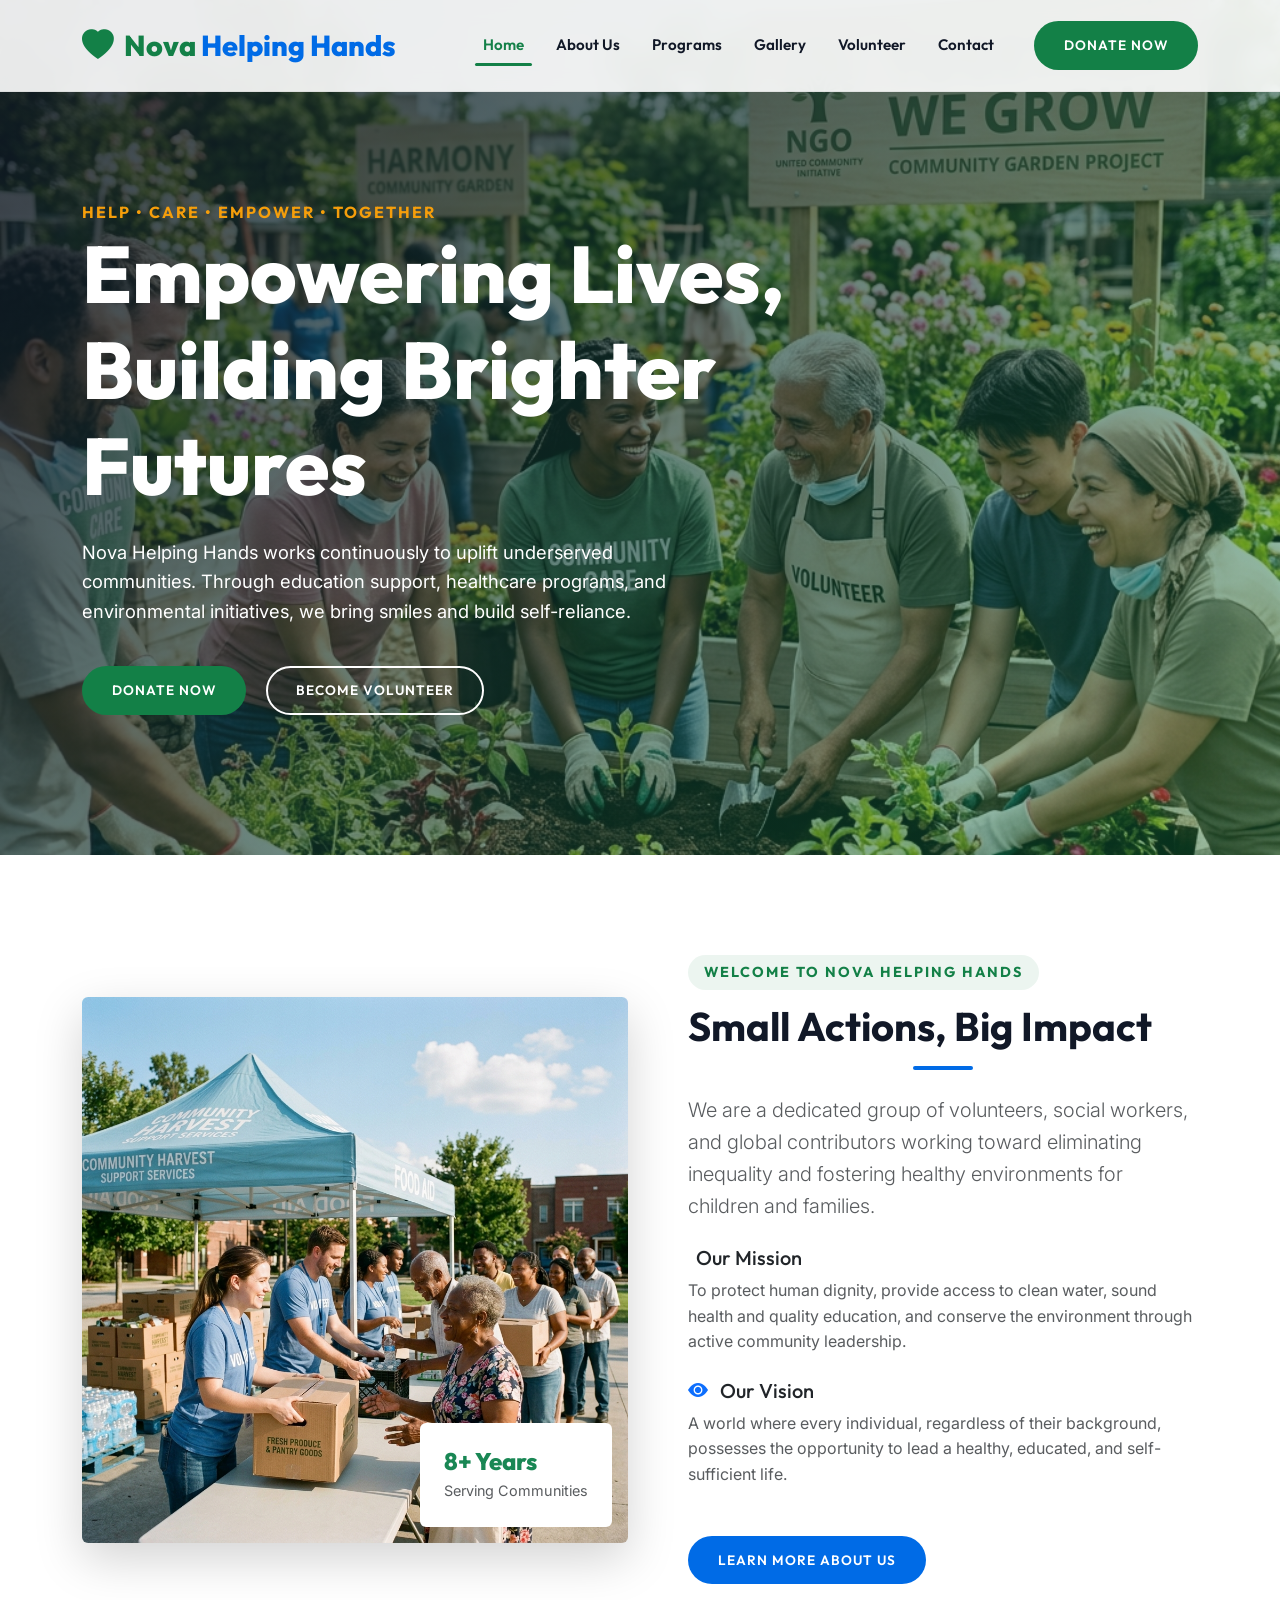
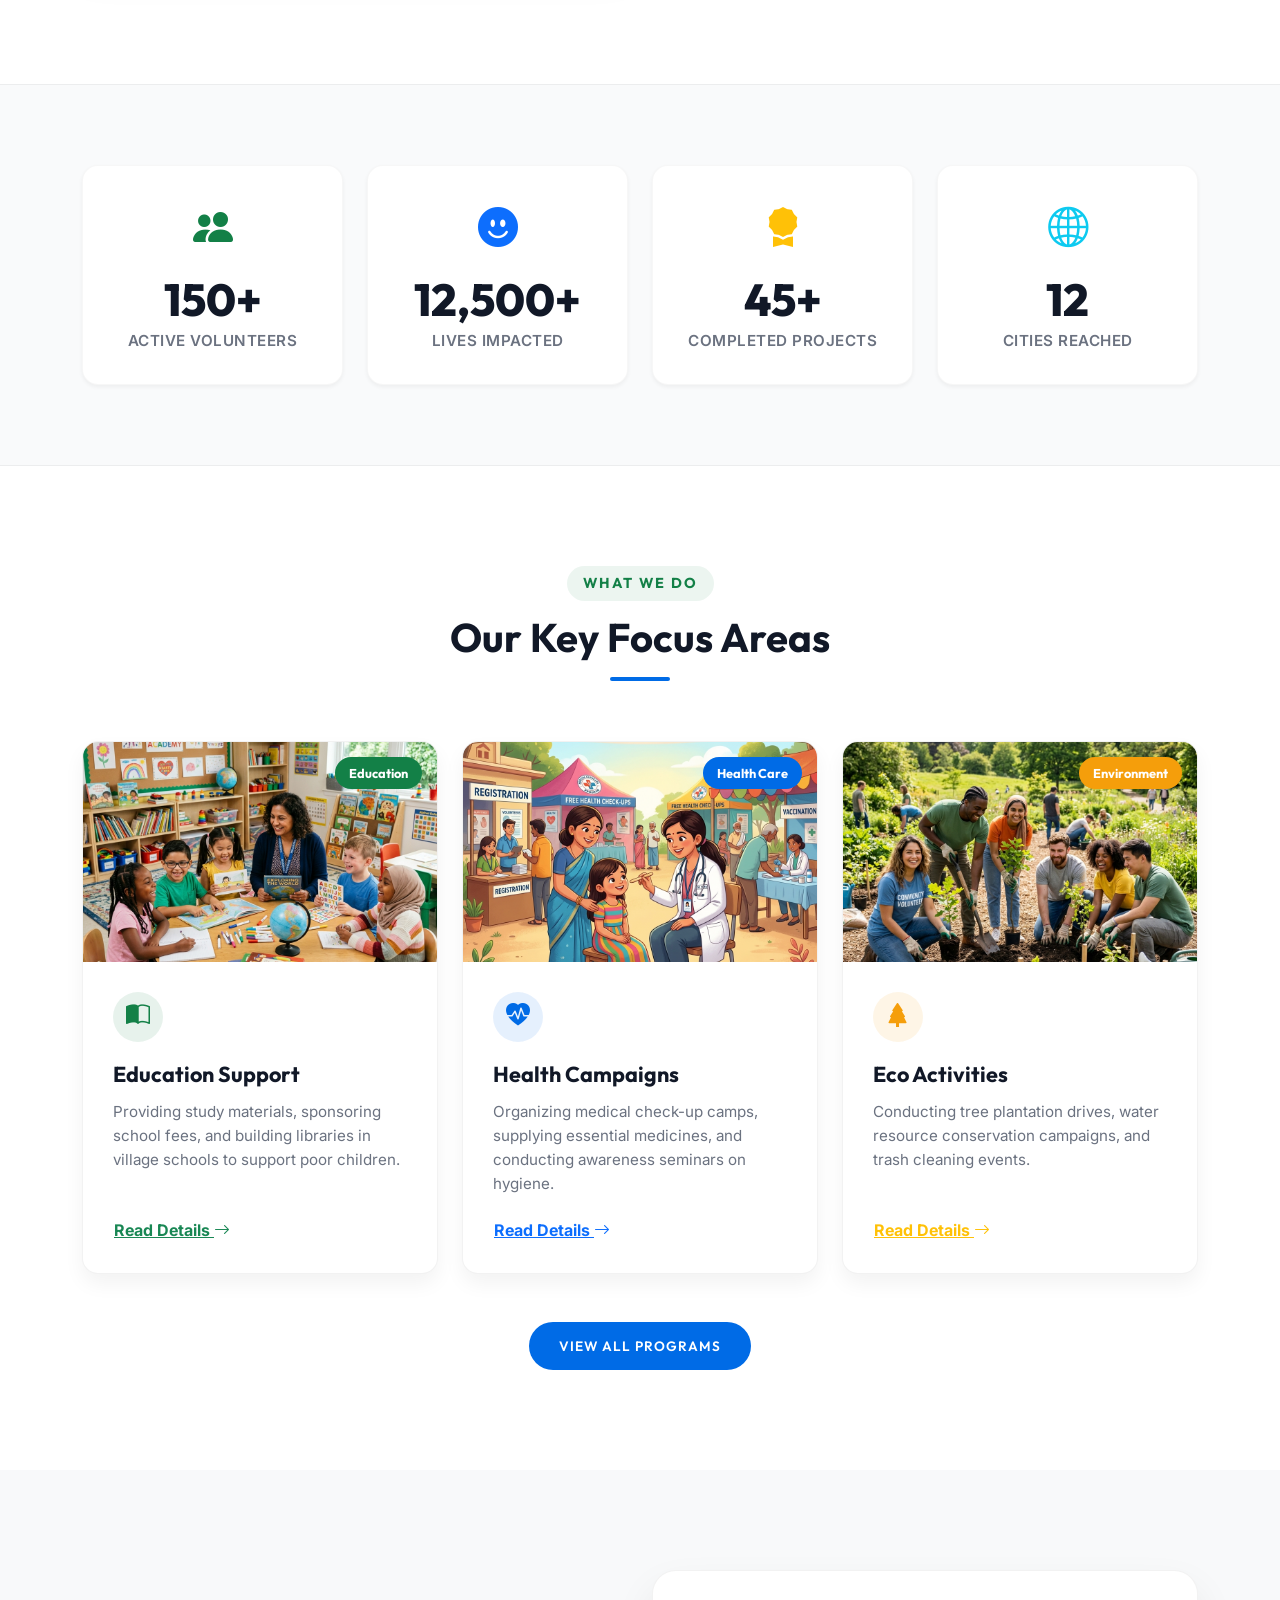
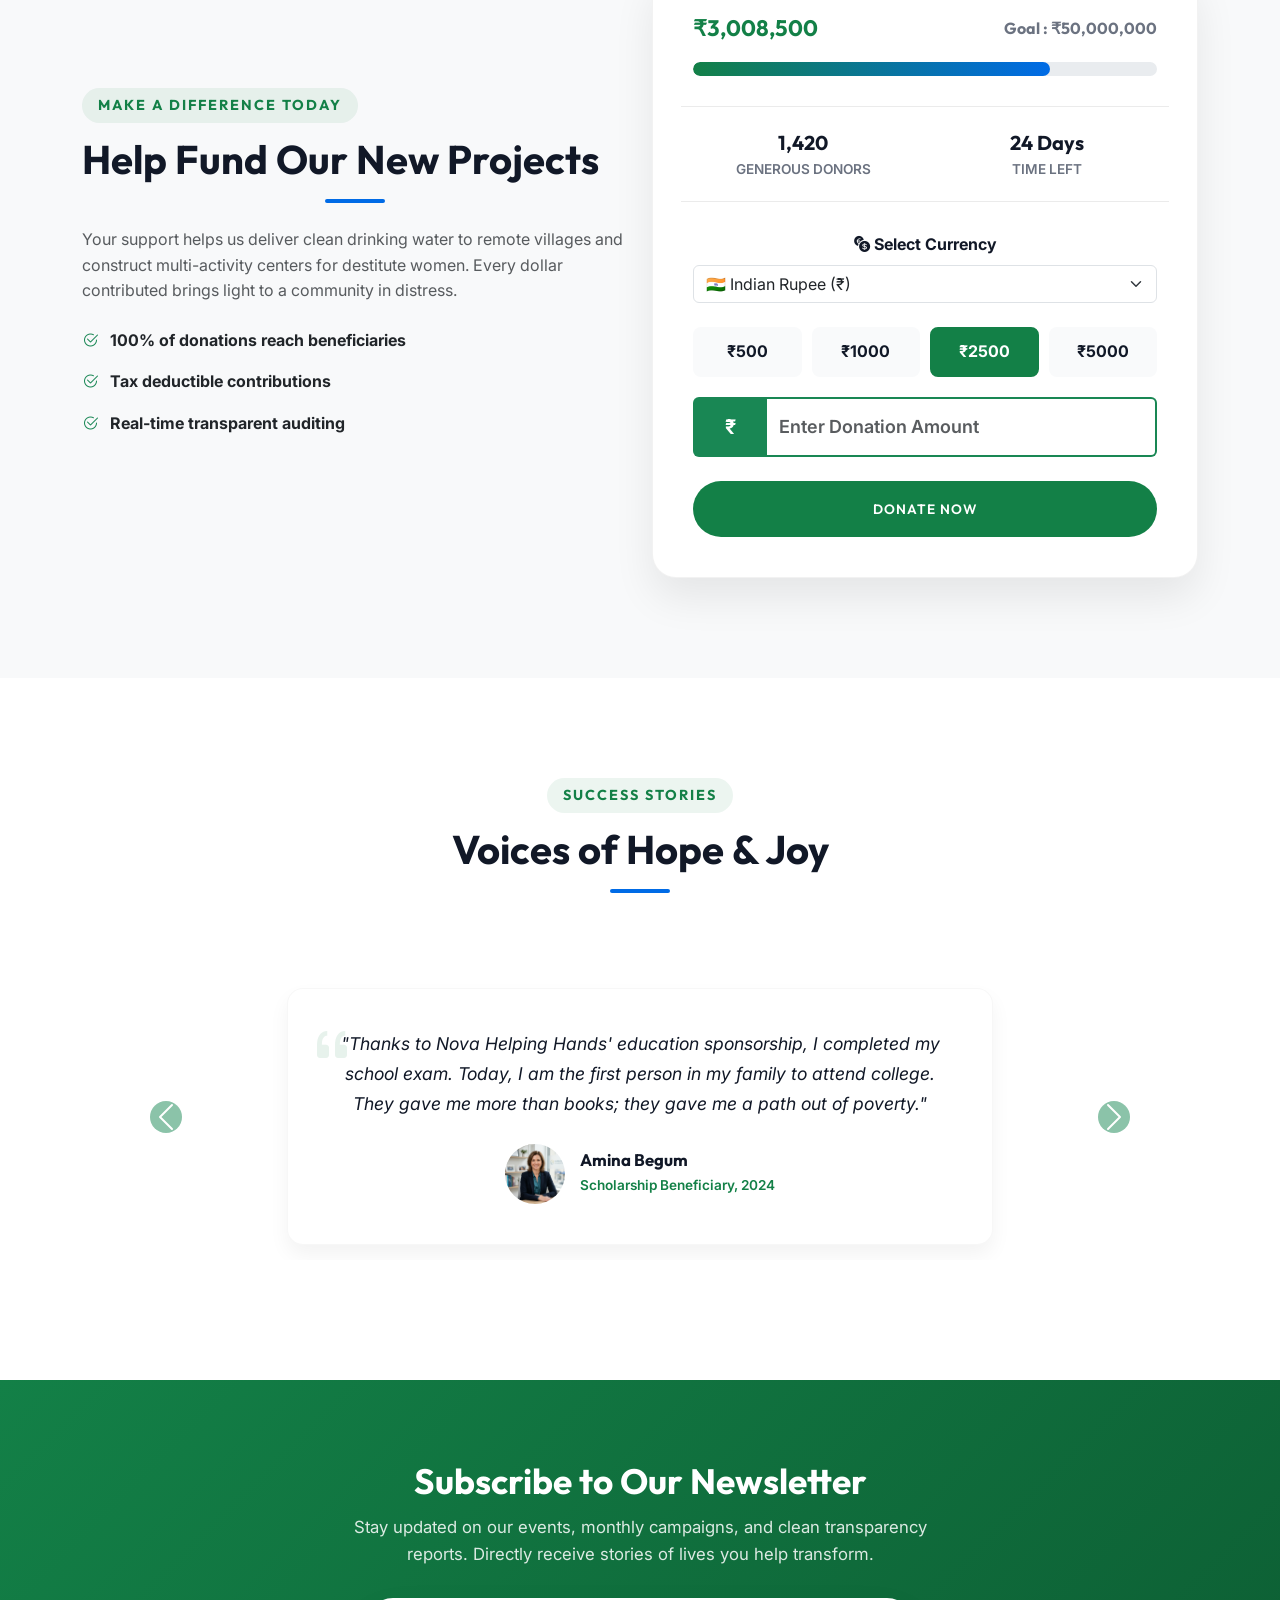
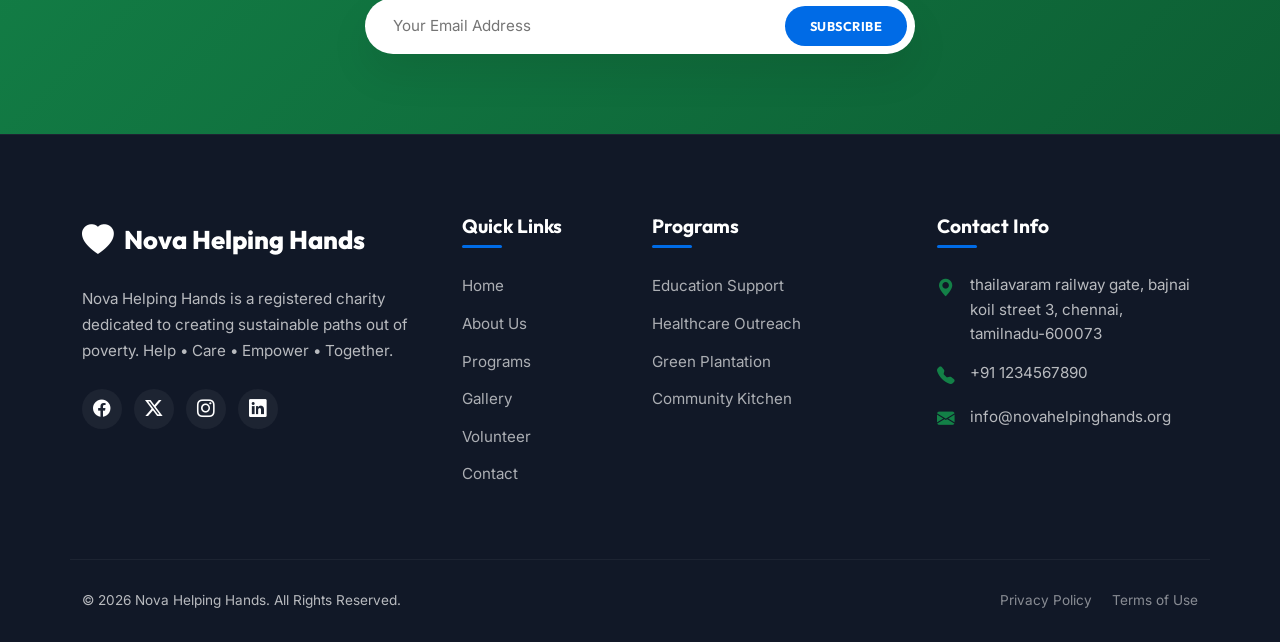
==== index.html @ 84286a51 "Added multi-currency donation feature" ====
<!DOCTYPE html>
<html lang="en">
<head>
    <meta charset="UTF-8">
    <meta name="viewport" content="width=device-width, initial-scale=1.0">
    <title>Nova Helping Hands | Home @ - Help • Care • Empower • Together</title>
    <!-- Meta Description for SEO -->
    <meta name="description" content="Nova Helping Hands is a charity NGO committed to providing education support, health campaigns, and community welfare to empower the underprivileged.">
    <!-- Google Fonts -->
    <link rel="preconnect" href="https://fonts.googleapis.com">
    <link rel="preconnect" href="https://fonts.gstatic.com" crossorigin>
    <!-- Bootstrap 5 CSS -->
    <link href="https://cdn.jsdelivr.net/npm/bootstrap@5.3.2/dist/css/bootstrap.min.css" rel="stylesheet">
    <!-- Bootstrap Icons -->
    <link href="https://cdn.jsdelivr.net/npm/bootstrap-icons@1.11.2/font/bootstrap-icons.min.css" rel="stylesheet">
    <!-- Custom Style Sheet -->
    <link rel="stylesheet" href="style.css">
</head>
<body>

    <!-- Header / Navigation Bar -->
    <nav class="navbar navbar-expand-lg navbar-custom fixed-top">
        <div class="container">
            <a class="navbar-brand" href="index.html" id="navBrandLink">
                <i class="bi bi-heart-fill logo-icon"></i>
                <span class="first-word">Nova</span>
                <span class="second-word">Helping Hands</span>
            </a>
            <button class="navbar-toggler" type="button" data-bs-toggle="collapse" data-bs-target="#navbarContent" aria-controls="navbarContent" aria-expanded="false" aria-label="Toggle navigation" id="navbarTogglerBtn">
                <span class="navbar-toggler-icon"></span>
            </button>
            <div class="collapse navbar-collapse" id="navbarContent">
                <ul class="navbar-nav ms-auto mb-2 mb-lg-0">
                    <li class="nav-item">
                        <a class="nav-link nav-link-custom active" href="index.html" id="navHomeLink">Home</a>
                    </li>
                    <li class="nav-item">
                        <a class="nav-link nav-link-custom" href="about.html" id="navAboutLink">About Us</a>
                    </li>
                    <li class="nav-item">
                        <a class="nav-link nav-link-custom" href="programs.html" id="navProgramsLink">Programs</a>
                    </li>
                    <li class="nav-item">
                        <a class="nav-link nav-link-custom" href="gallery.html" id="navGalleryLink">Gallery</a>
                    </li>
                    <li class="nav-item">
                        <a class="nav-link nav-link-custom" href="volunteer.html" id="navVolunteerLink">Volunteer</a>
                    </li>
                    <li class="nav-item">
                        <a class="nav-link nav-link-custom" href="contact.html" id="navContactLink">Contact</a>
                    </li>
                </ul>
                <div class="ms-lg-4">
                    <a href="#donationSection" class="btn btn-custom btn-custom-primary" id="headerDonateBtn">Donate Now</a>
                </div>
            </div>
        </div>
    </nav>

    <!-- Hero Section -->
    <section class="hero-section" style="background-image: url('assets/images/hero_banner.png');" id="heroSection">
        <div class="hero-overlay"></div>
        <div class="container hero-content">
            <div class="row align-items-center">
                <div class="col-lg-8 text-start">
                    <span class="hero-tagline">Help • Care • Empower • Together</span>
                    <h1 class="hero-title">Empowering Lives, Building Brighter Futures</h1>
                    <p class="hero-desc">Nova Helping Hands works continuously to uplift underserved communities. Through education support, healthcare programs, and environmental initiatives, we bring smiles and build self-reliance.</p>
                    <div class="hero-btns mt-4">
                        <a href="#donationSection" class="btn btn-custom btn-custom-primary me-3" id="heroDonateBtn">Donate Now</a>
                        <a href="volunteer.html" class="btn btn-custom btn-custom-outline-white" id="heroVolunteerBtn">Become Volunteer</a>
                    </div>
                </div>
            </div>
        </div>
    </section>

    <!-- Welcome & Mission Section -->
    <section class="section-padding" id="welcomeSection">
        <div class="container">
            <div class="row align-items-center">
                <div class="col-lg-6 mb-5 mb-lg-0">
                    <div class="position-relative">
                        <img src="assets/images/program_community.png" class="img-fluid rounded shadow-lg" alt="Community Welfare" id="welcomeImg">
                        <div class="position-absolute bottom-0 end-0 bg-white p-4 m-3 rounded shadow-md border-left-green d-none d-sm-block">
                            <h4 class="text-success mb-1" style="font-family: var(--font-headings); font-weight:800;">8+ Years</h4>
                            <p class="text-muted mb-0" style="font-size:0.9rem;">Serving Communities</p>
                        </div>
                    </div>
                </div>
                <div class="col-lg-6 ps-lg-5">
                    <div class="section-header text-start mb-4">
                        <span class="subtitle">Welcome to Nova Helping Hands</span>
                        <h2 class="mb-4">Small Actions, Big Impact</h2>
                    </div>
                    <p class="lead text-muted mb-4">We are a dedicated group of volunteers, social workers, and global contributors working toward eliminating inequality and fostering healthy environments for children and families.</p>
                    
                    <div class="mb-4">
                        <h4 class="h5 text-dark mb-2" style="font-family: var(--font-headings);"><i class="bi bi-shield-check-fill text-success me-2"></i> Our Mission</h4>
                        <p class="text-muted">To protect human dignity, provide access to clean water, sound health and quality education, and conserve the environment through active community leadership.</p>
                    </div>

                    <div>
                        <h4 class="h5 text-dark mb-2" style="font-family: var(--font-headings);"><i class="bi bi-eye-fill text-primary me-2"></i> Our Vision</h4>
                        <p class="text-muted">A world where every individual, regardless of their background, possesses the opportunity to lead a healthy, educated, and self-sufficient life.</p>
                    </div>

                    <div class="mt-5">
                        <a href="about.html" class="btn btn-custom btn-custom-secondary" id="welcomeReadMoreBtn">Learn More About Us</a>
                    </div>
                </div>
            </div>
        </div>
    </section>

    <!-- Statistics Section -->
    <section class="stats-section" id="statsSection">
        <div class="container">
            <div class="row g-4">
                <div class="col-md-3 col-sm-6">
                    <div class="stat-card">
                        <i class="bi bi-people-fill stat-icon"></i>
                        <div class="stat-count" data-target="150" data-suffix="+">0</div>
                        <div class="stat-label">Active Volunteers</div>
                    </div>
                </div>
                <div class="col-md-3 col-sm-6">
                    <div class="stat-card">
                        <i class="bi bi-emoji-smile-fill stat-icon text-primary"></i>
                        <div class="stat-count" data-target="12500" data-suffix="+">0</div>
                        <div class="stat-label">Lives Impacted</div>
                    </div>
                </div>
                <div class="col-md-3 col-sm-6">
                    <div class="stat-card">
                        <i class="bi bi-award-fill stat-icon text-warning"></i>
                        <div class="stat-count" data-target="45" data-suffix="+">0</div>
                        <div class="stat-label">Completed Projects</div>
                    </div>
                </div>
                <div class="col-md-3 col-sm-6">
                    <div class="stat-card">
                        <i class="bi bi-globe2 stat-icon text-info"></i>
                        <div class="stat-count" data-target="12" data-suffix="">0</div>
                        <div class="stat-label">Cities Reached</div>
                    </div>
                </div>
            </div>
        </div>
    </section>

    <!-- Core Programs Preview -->
    <section class="section-padding" id="programsPreviewSection">
        <div class="container">
            <div class="section-header">
                <span class="subtitle">What We Do</span>
                <h2>Our Key Focus Areas</h2>
            </div>
            <div class="row g-4">
                <!-- Program 1 -->
                <div class="col-lg-4 col-md-6">
                    <div class="program-card">
                        <div class="program-img-wrapper">
                            <img src="assets/images/program_education.png" class="program-img" alt="Education Support" id="progEduImg">
                            <span class="program-tag">Education</span>
                        </div>
                        <div class="program-content">
                            <div class="program-icon-badge">
                                <i class="bi bi-book-half"></i>
                            </div>
                            <h3 class="program-title">Education Support</h3>
                            <p class="program-desc">Providing study materials, sponsoring school fees, and building libraries in village schools to support poor children.</p>
                            <a href="programs.html" class="btn btn-link p-0 text-success fw-bold align-self-start" id="progEduLink">Read Details <i class="bi bi-arrow-right"></i></a>
                        </div>
                    </div>
                </div>
                <!-- Program 2 -->
                <div class="col-lg-4 col-md-6">
                    <div class="program-card">
                        <div class="program-img-wrapper">
                            <img src="assets/images/program_health.png" class="program-img" alt="Health Campaigns" id="progHealthImg">
                            <span class="program-tag" style="background-color: var(--secondary-blue);">Health Care</span>
                        </div>
                        <div class="program-content">
                            <div class="program-icon-badge" style="color: var(--secondary-blue); background-color: rgba(0, 107, 230, 0.1);">
                                <i class="bi bi-heart-pulse-fill"></i>
                            </div>
                            <h3 class="program-title">Health Campaigns</h3>
                            <p class="program-desc">Organizing medical check-up camps, supplying essential medicines, and conducting awareness seminars on hygiene.</p>
                            <a href="programs.html" class="btn btn-link p-0 text-primary fw-bold align-self-start" id="progHealthLink">Read Details <i class="bi bi-arrow-right"></i></a>
                        </div>
                    </div>
                </div>
                <!-- Program 3 -->
                <div class="col-lg-4 col-md-6">
                    <div class="program-card">
                        <div class="program-img-wrapper">
                            <img src="assets/images/program_environment.png" class="program-img" alt="Environmental Activities" id="progEnvImg">
                            <span class="program-tag" style="background-color: var(--accent-gold);">Environment</span>
                        </div>
                        <div class="program-content">
                            <div class="program-icon-badge" style="color: var(--accent-gold); background-color: rgba(245, 158, 11, 0.1);">
                                <i class="bi bi-tree-fill"></i>
                            </div>
                            <h3 class="program-title">Eco Activities</h3>
                            <p class="program-desc">Conducting tree plantation drives, water resource conservation campaigns, and trash cleaning events.</p>
                            <a href="programs.html" class="btn btn-link p-0 text-warning fw-bold align-self-start" id="progEnvLink">Read Details <i class="bi bi-arrow-right"></i></a>
                        </div>
                    </div>
                </div>
            </div>
            <div class="text-center mt-5">
                <a href="programs.html" class="btn btn-custom btn-custom-secondary" id="viewAllProgramsBtn">View All Programs</a>
            </div>
        </div>
    </section>

    <!-- Donation Section with Progress Bar -->
    <section class="section-padding bg-light" id="donationSection">
        <div class="container">
            <div class="row align-items-center">
                <div class="col-lg-6 mb-5 mb-lg-0">
                    <div class="section-header text-start mb-4">
                        <span class="subtitle">Make A Difference Today</span>
                        <h2>Help Fund Our New Projects</h2>
                    </div>
                    <p class="text-muted mb-4">Your support helps us deliver clean drinking water to remote villages and construct multi-activity centers for destitute women. Every dollar contributed brings light to a community in distress.</p>
                    <ul class="list-unstyled mb-4">
                        <li class="mb-3 text-dark fw-bold"><i class="bi bi-check2-circle text-success me-2"></i> 100% of donations reach beneficiaries</li>
                        <li class="mb-3 text-dark fw-bold"><i class="bi bi-check2-circle text-success me-2"></i> Tax deductible contributions</li>
                        <li class="mb-3 text-dark fw-bold"><i class="bi bi-check2-circle text-success me-2"></i> Real-time transparent auditing</li>
                    </ul>
                </div>
                <div class="col-lg-6">
                    <div class="donation-box">
                        <div class="progress-header">
                            <span class="progress-raised" id="raisedVal">₹30,08,500</span>
                            <span class="progress-goal" id="goalVal">Goal: ₹5,00,00,000</span>
                        </div>
                        <div class="progress-bar-custom-container">
                            <div class="progress-bar-custom" id="progressBar"></div>
                        </div>

                        <div class="row donation-stats-row">
                            <div class="col-6 donation-stat-col">
                                <div class="donation-stat-val" id="donorsCount">1,420</div>
                                <div class="donation-stat-lbl">Generous Donors</div>
                            </div>
                            <div class="col-6 donation-stat-col">
                                <div class="donation-stat-val" id="daysLeft">24 Days</div>
                                <div class="donation-stat-lbl">Time Left</div>
                            </div>
                        </div>

                        <!-- Donation Form -->
<form class="donation-form-wrapper" id="homeDonateForm">

    <!-- Currency Selection -->
    <div class="mb-4">
        <label class="form-label fw-bold mb-2">
            <i class="bi bi-currency-exchange"></i>
            Select Currency
        </label>

        <select class="form-select" id="currencySelector">
            <option value="INR" selected>🇮🇳 Indian Rupee (₹)</option>
            <option value="USD">🇺🇸 US Dollar ($)</option>
            <option value="EUR">🇪🇺 Euro (€)</option>
            <option value="GBP">🇬🇧 British Pound (£)</option>
            <option value="AED">🇦🇪 UAE Dirham (AED)</option>
            <option value="AUD">🇦🇺 Australian Dollar (A$)</option>
            <option value="CAD">🇨🇦 Canadian Dollar (C$)</option>
            <option value="SGD">🇸🇬 Singapore Dollar (S$)</option>
        </select>
    </div>

    <!-- Donation Buttons -->
    <div class="donation-preset-container">

        <button
            type="button"
            class="btn-preset"
            id="preset10"
            data-value="10">
            ₹10
        </button>

        <button
            type="button"
            class="btn-preset"
            id="preset25"
            data-value="25">
            ₹25
        </button>

        <button
            type="button"
            class="btn-preset active"
            id="preset50"
            data-value="50">
            ₹50
        </button>

        <button
            type="button"
            class="btn-preset"
            id="preset100"
            data-value="100">
            ₹100
        </button>

    </div>

    <!-- Custom Amount -->
    <div class="input-group donation-input-group">

    <span class="input-group-text currency-symbol" id="currencySymbol">
        ₹
    </span>

    <input
        type="number"
        class="form-control"
        id="customDonationInput"
        placeholder="Enter Donation Amount">

</div>

    <!-- Donate Button -->
    <button
        type="submit"
        class="btn btn-custom btn-custom-primary w-100 py-3 mt-4">

        Donate Now

    </button>

</form>
                    </div>
                </div>
            </div>
        </div>
    </section>

    <!-- Success Stories / Testimonials -->
    <section class="section-padding" id="successStoriesSection">
        <div class="container">
            <div class="section-header">
                <span class="subtitle">Success Stories</span>
                <h2>Voices of Hope & Joy</h2>
            </div>
            
            <!-- Success Story Carousel (Bootstrap 5 Carousel) -->
            <div id="storiesCarousel" class="carousel slide testimonial-carousel" data-bs-ride="carousel">
                <div class="carousel-inner">
                    <!-- Slide 1 -->
                    <div class="carousel-item active">
                        <div class="row justify-content-center">
                            <div class="col-md-8">
                                <div class="testimonial-card">
                                    <i class="bi bi-quote testimonial-quote-icon"></i>
                                    <p class="testimonial-text">"Thanks to Nova Helping Hands' education sponsorship, I completed my school exam. Today, I am the first person in my family to attend college. They gave me more than books; they gave me a path out of poverty."</p>
                                    <div class="testimonial-author">
                                        <img src="assets/images/founder.png" class="testimonial-avatar" alt="Amina Begum">
                                        <div>
                                            <h5 class="testimonial-author-name">Amina Begum</h5>
                                            <span class="testimonial-author-role">Scholarship Beneficiary, 2024</span>
                                        </div>
                                    </div>
                                </div>
                            </div>
                        </div>
                    </div>
                    <!-- Slide 2 -->
                    <div class="carousel-item">
                        <div class="row justify-content-center">
                            <div class="col-md-8">
                                <div class="testimonial-card">
                                    <i class="bi bi-quote testimonial-quote-icon"></i>
                                    <p class="testimonial-text">"The medical camp organized by Nova Helping Hands detected my cardiac condition early enough. They sponsored the surgery and supported my recovery. I am alive today because of their selfless interventions."</p>
                                    <div class="testimonial-author">
                                        <img src="assets/images/founder.png" class="testimonial-avatar" alt="John Peterson">
                                        <div>
                                            <h5 class="testimonial-author-name">John Peterson</h5>
                                            <span class="testimonial-author-role">Medical Camp Patient</span>
                                        </div>
                                    </div>
                                </div>
                            </div>
                        </div>
                    </div>
                </div>
                <!-- Controls -->
                <button class="carousel-control-prev" type="button" data-bs-target="#storiesCarousel" data-bs-slide="prev" id="carouselPrevBtn">
                    <span class="carousel-control-prev-icon bg-success rounded-circle p-3" aria-hidden="true"></span>
                    <span class="visually-hidden">Previous</span>
                </button>
                <button class="carousel-control-next" type="button" data-bs-target="#storiesCarousel" data-bs-slide="next" id="carouselNextBtn">
                    <span class="carousel-control-next-icon bg-success rounded-circle p-3" aria-hidden="true"></span>
                    <span class="visually-hidden">Next</span>
                </button>
            </div>
        </div>
    </section>

    <!-- Newsletter Subscription Section -->
    <section class="newsletter-section" id="newsletterSection">
        <div class="container text-center">
            <h2 class="newsletter-title">Subscribe to Our Newsletter</h2>
            <p class="newsletter-desc">Stay updated on our events, monthly campaigns, and clean transparency reports. Directly receive stories of lives you help transform.</p>
            <form class="newsletter-form" id="newsletterForm">
                <input type="email" class="newsletter-input" placeholder="Your Email Address" required id="newsletterEmailInput">
                <button type="submit" class="newsletter-btn" id="newsletterSubmitBtn">Subscribe</button>
            </form>
        </div>
    </section>

    <!-- Footer -->
    <footer class="footer-custom" id="footerSection">
        <div class="container">
            <div class="row g-4">
                <div class="col-lg-4 col-md-6 footer-brand">
                    <a class="navbar-brand text-white" href="index.html" id="footerBrandLink">
                        <i class="bi bi-heart-fill logo-icon"></i>
                        <span>Nova Helping Hands</span>
                    </a>
                    <p class="footer-desc mt-3">Nova Helping Hands is a registered charity dedicated to creating sustainable paths out of poverty. Help • Care • Empower • Together.</p>
                    <div class="footer-social-links">
                        <a href="#" class="footer-social-icon" aria-label="Facebook" id="fbLink"><i class="bi bi-facebook"></i></a>
                        <a href="#" class="footer-social-icon" aria-label="Twitter" id="twLink"><i class="bi bi-twitter-x"></i></a>
                        <a href="#" class="footer-social-icon" aria-label="Instagram" id="igLink"><i class="bi bi-instagram"></i></a>
                        <a href="#" class="footer-social-icon" aria-label="LinkedIn" id="liLink"><i class="bi bi-linkedin"></i></a>
                    </div>
                </div>
                <div class="col-lg-2 col-md-6">
                    <h3 class="footer-heading">Quick Links</h3>
                    <ul class="footer-links">
                        <li class="footer-link-item"><a href="index.html" id="flHome">Home</a></li>
                        <li class="footer-link-item"><a href="about.html" id="flAbout">About Us</a></li>
                        <li class="footer-link-item"><a href="programs.html" id="flPrograms">Programs</a></li>
                        <li class="footer-link-item"><a href="gallery.html" id="flGallery">Gallery</a></li>
                        <li class="footer-link-item"><a href="volunteer.html" id="flVolunteer">Volunteer</a></li>
                        <li class="footer-link-item"><a href="contact.html" id="flContact">Contact</a></li>
                    </ul>
                </div>
                <div class="col-lg-3 col-md-6">
                    <h3 class="footer-heading">Programs</h3>
                    <ul class="footer-links">
                        <li class="footer-link-item"><a href="programs.html" id="fpEdu">Education Support</a></li>
                        <li class="footer-link-item"><a href="programs.html" id="fpHealth">Healthcare Outreach</a></li>
                        <li class="footer-link-item"><a href="programs.html" id="fpEnv">Green Plantation</a></li>
                        <li class="footer-link-item"><a href="programs.html" id="fpComm">Community Kitchen</a></li>
                    </ul>
                </div>
                <div class="col-lg-3 col-md-6">
                    <h3 class="footer-heading">Contact Info</h3>
                    <ul class="footer-links">
                        <li class="footer-contact-item">
                            <i class="bi bi-geo-alt-fill footer-contact-icon"></i>
                            <span>thailavaram railway gate, bajnai koil street 3, chennai, tamilnadu-600073</tamilnadu-600073></span>
                        </li>
                        <li class="footer-contact-item">
                            <i class="bi bi-telephone-fill footer-contact-icon"></i>
                            <span>+91 1234567890</span>
                        </li>
                        <li class="footer-contact-item">
                            <i class="bi bi-envelope-fill footer-contact-icon"></i>
                            <span>info@novahelpinghands.org</span>
                        </li>
                    </ul>
                </div>
            </div>
            <div class="row footer-bottom">
                <div class="col-md-6 text-center text-md-start">
                    <p class="mb-0">&copy; 2026 Nova Helping Hands. All Rights Reserved.</p>
                </div>
                <div class="col-md-6">
                    <ul class="footer-bottom-links">
                        <li class="footer-bottom-link-item"><a href="#" id="fbPrivacy">Privacy Policy</a></li>
                        <li class="footer-bottom-link-item"><a href="#" id="fbTerms">Terms of Use</a></li>
                    </ul>
                </div>
            </div>
        </div>
    </footer>

    <!-- Bootstrap 5 JS Bundle -->
    <script src="https://cdn.jsdelivr.net/npm/bootstrap@5.3.2/dist/js/bootstrap.bundle.min.js"></script>
    <!-- Custom JavaScript -->
    <script src="script.js"></script>
</body>
</html>
---- style.css ----
/* 
========================================================================
   NOVA HELPING HANDS - STYLESHEET
   Tagline: Help • Care • Empower • Together
========================================================================
*/

@import url('https://fonts.googleapis.com/css2?family=Inter:wght@300;400;500;600;700&family=Outfit:wght@300;400;500;600;700;800&display=swap');

:root {
    /* Color Palette */
    --primary-green: #138047;
    --primary-green-rgb: 35, 250, 200;
    --secondary-blue: #006be6;
    --secondary-blue-rgb: 0, 107, 230;
    --accent-gold: #f59e0b;
    --accent-gold-rgb: 245, 158, 11;
    --dark-slate: #111827;
    --dark-slate-rgb: 17, 24, 39;
    --text-muted: #6b7280;
    --bg-light: #f9fafb;
    --white: #ffffff;
    
    /* Typography */
    --font-headings: 'Outfit', sans-serif;
    --font-body: 'Inter', sans-serif;
    
    /* Effects & Shadows */
    --shadow-sm: 0 2px 4px rgba(0, 0, 0, 0.05);
    --shadow-md: 0 10px 20px rgba(0, 0, 0, 0.05);
    --shadow-lg: 0 20px 40px rgba(0, 0, 0, 0.08);
    --card-shadow: 0 12px 30px rgba(0, 0, 0, 0.06);
    --transition-smooth: all 0.3s cubic-bezier(0.4, 0, 0.2, 1);
    --border-radius-sm: 8px;
    --border-radius-md: 16px;
    --border-radius-lg: 24px;
}

/* Global Reset & Base Styles */
body {
    font-family: var(--font-body);
    background-color: var(--white);
    color: var(--dark-slate);
    overflow-x: hidden;
    line-height: 1.6;
}

h1, h2, h3, h4, h5, h6 {
    font-family: var(--font-headings);
    font-weight: 700;
    color: var(--dark-slate);
}

a {
    color: var(--secondary-blue);
    text-decoration: none;
    transition: var(--transition-smooth);
}

a:hover {
    color: var(--primary-green);
}

.section-padding {
    padding: 100px 0;
}

@media (max-width: 768px) {
    .section-padding {
        padding: 60px 0;
    }
}

/* Section Header Utility */
.section-header {
    text-align: center;
    margin-bottom: 60px;
}

.section-header .subtitle {
    font-family: var(--font-headings);
    text-transform: uppercase;
    font-weight: 700;
    letter-spacing: 2px;
    color: var(--primary-green);
    font-size: 0.9rem;
    display: inline-block;
    padding: 6px 16px;
    background: rgba(19, 128, 71, 0.08);
    border-radius: 50px;
    margin-bottom: 12px;
}

.section-header h2 {
    font-size: 2.5rem;
    position: relative;
    padding-bottom: 20px;
    margin-bottom: 15px;
}

.section-header h2::after {
    content: '';
    position: absolute;
    bottom: 0;
    left: 50%;
    transform: translateX(-50%);
    width: 60px;
    height: 4px;
    background: var(--secondary-blue);
    border-radius: 2px;
}

/* Custom Buttons */
.btn-custom {
    padding: 12px 28px;
    font-family: var(--font-headings);
    font-weight: 600;
    border-radius: 50px;
    transition: var(--transition-smooth);
    text-transform: uppercase;
    font-size: 0.85rem;
    letter-spacing: 1px;
    border: 2px solid transparent;
}

.btn-custom-primary {
    background-color: var(--primary-green);
    color: var(--white);
}

.btn-custom-primary:hover {
    background-color: transparent;
    color: var(--primary-green);
    border-color: var(--primary-green);
    transform: translateY(-3px);
    box-shadow: 0 10px 20px rgba(19, 128, 71, 0.15);
}

.btn-custom-secondary {
    background-color: var(--secondary-blue);
    color: var(--white);
}

.btn-custom-secondary:hover {
    background-color: transparent;
    color: var(--secondary-blue);
    border-color: var(--secondary-blue);
    transform: translateY(-3px);
    box-shadow: 0 10px 20px rgba(0, 107, 230, 0.15);
}

.btn-custom-outline-white {
    background-color: transparent;
    color: var(--white);
    border-color: var(--white);
}

.btn-custom-outline-white:hover {
    background-color: var(--white);
    color: var(--dark-slate);
    transform: translateY(-3px);
}

/* Header & Glassmorphic Navigation */
.navbar-custom {
    background-color: rgba(255, 255, 255, 0.9);
    backdrop-filter: blur(10px);
    -webkit-backdrop-filter: blur(10px);
    border-bottom: 1px solid rgba(0, 0, 0, 0.05);
    padding: 15px 0;
    transition: var(--transition-smooth);
}

.navbar-custom.scrolled {
    padding: 10px 0;
    box-shadow: var(--shadow-md);
}

.navbar-brand {
    display: flex;
    align-items: center;
    font-family: var(--font-headings);
    font-weight: 800;
    font-size: 1.8rem;
}

.navbar-brand span.first-word {
    color: var(--primary-green);
}

.navbar-brand span.second-word {
    color: var(--secondary-blue);
    margin-left: 5px;
}

.logo-icon {
    font-size: 1.99rem;
    color: var(--primary-green);
    margin-right: 10px;
    animation: pulse 2s infinite;
}

.nav-link-custom {
    font-family: var(--font-headings);
    font-weight: 600;
    color: var(--dark-slate);
    margin: 0 8px;
    position: relative;
    padding: 8px 0;
    transition: var(--transition-smooth);
    font-size: 0.95rem;
}

.nav-link-custom:hover, 
.nav-link-custom.active {
    color: var(--primary-green) !important;
}

.nav-link-custom::after {
    content: '';
    position: absolute;
    width: 0;
    height: 3px;
    bottom: 0;
    left: 0;
    background-color: var(--primary-green);
    transition: var(--transition-smooth);
    border-radius: 4px;
}

.nav-link-custom:hover::after,
.nav-link-custom.active::after {
    width: 100%;
}

.navbar-toggler {
    border: none;
    outline: none !important;
    padding: 5px;
}

.navbar-toggler:focus {
    box-shadow: none;
}

.navbar-toggler-icon {
    background-image: url("data:image/svg+xml,%3csvg xmlns='http://www.w3.org/2000/svg' viewBox='0 0 30 30'%3e%3cpath stroke='rgba%2817, 24, 39, 0.8%29' stroke-width='2' stroke-linecap='round' stroke-miterlimit='10' d='M4 7h22M4 15h22M4 23h22'/%3e%3c/svg%3e");
}

/* Hero Section */
.hero-section {
    position: relative;
    padding: 180px 0 120px;
    min-height: 95vh;
    display: flex;
    align-items: center;
    background-size: cover;
    background-position: center;
    background-attachment: fixed;
}

.hero-overlay {
    position: absolute;
    top: 0;
    left: 0;
    width: 100%;
    height: 100%;
    background: linear-gradient(135deg, rgba(17, 24, 39, 0.85) 0%, rgba(19, 128, 71, 0.4) 100%);
    z-index: 1;
}

.hero-content {
    position: relative;
    z-index: 2;
    color: var(--white);
}

.hero-tagline {
    font-family: var(--font-headings);
    color: var(--accent-gold);
    font-weight: 700;
    letter-spacing: 2px;
    text-transform: uppercase;
    margin-bottom: 20px;
    animation: fadeInUp 1s ease;
}

.hero-title {
    font-size: 5rem;
    font-weight: 800;
    line-height: 1.2;
    margin-bottom: 24px;
    animation: fadeInUp 1s ease 0.2s;
    animation-fill-mode: both;
    color: var(--white);
}

@media (max-width: 768px) {
    .hero-title {
        font-size: 2.5rem;
    }
    .hero-section {
        padding: 130px 0 80px;
        min-height: auto;
        background-attachment: scroll;
    }
}

.hero-desc {
    font-size: 1.15rem;
    color:var(--white);
    max-width: 600px;
    margin-bottom: 40px;
    animation: fadeInUp 1s ease 0.4s;
    animation-fill-mode: both;
}

.hero-btns {
    animation: fadeInUp 1s ease 0.6s;
    animation-fill-mode: both;
}

/* Page Header Sections (Sub-pages) */
.page-header {
    position: relative;
    padding: 140px 0 80px;
    background-size: cover;
    background-position: center;
    color: var(--white);
    text-align: center;
}

.page-header-overlay {
    position: absolute;
    top: 0;
    left: 0;
    width: 100%;
    height: 100%;
    background: linear-gradient(to right, rgba(17, 24, 39, 0.9), rgba(19, 128, 71, 0.7));
    z-index: 1;
}

.page-header-content {
    position: relative;
    z-index: 2;
}

.page-header h1 {
    font-size: 3rem;
    margin-bottom: 10px;
    color: var(--white);
}

.breadcrumb-custom {
    display: flex;
    justify-content: center;
    list-style: none;
    padding: 0;
    margin: 0;
    font-family: var(--font-headings);
    font-weight: 500;
}

.breadcrumb-custom-item {
    color: rgba(255, 255, 255, 0.7);
}

.breadcrumb-custom-item + .breadcrumb-custom-item::before {
    content: "•";
    padding: 0 10px;
    color: var(--accent-gold);
}

.breadcrumb-custom-item a {
    color: var(--white);
}

.breadcrumb-custom-item a:hover {
    color: var(--accent-gold);
}

/* Statistics Section */
.stats-section {
    background-color: var(--bg-light);
    padding: 80px 0;
    border-top: 1px solid rgba(0, 0, 0, 0.05);
    border-bottom: 1px solid rgba(0, 0, 0, 0.05);
}

.stat-card {
    background: var(--white);
    border-radius: var(--border-radius-md);
    padding: 30px 20px;
    text-align: center;
    box-shadow: var(--shadow-sm);
    transition: var(--transition-smooth);
    border: 1px solid rgba(0, 0, 0, 0.03);
    height: 100%;
}

.stat-card:hover {
    transform: translateY(-8px);
    box-shadow: var(--shadow-lg);
    border-color: rgba(19, 128, 71, 0.2);
}

.stat-icon {
    font-size: 2.5rem;
    color: var(--primary-green);
    margin-bottom: 15px;
    display: inline-block;
}

.stat-count {
    font-size: 2.8rem;
    font-weight: 800;
    color: var(--dark-slate);
    line-height: 1.1;
    margin-bottom: 5px;
    font-family: var(--font-headings);
}

.stat-label {
    font-size: 0.95rem;
    color: var(--text-muted);
    font-weight: 600;
    text-transform: uppercase;
    letter-spacing: 0.5px;
}

/* Premium Program Cards */
.program-card {
    background: var(--white);
    border-radius: var(--border-radius-md);
    overflow: hidden;
    box-shadow: var(--shadow-md);
    transition: var(--transition-smooth);
    border: 1px solid rgba(0,0,0,0.05);
    height: 100%;
    display: flex;
    flex-direction: column;
}

.program-card:hover {
    transform: translateY(-10px);
    box-shadow: var(--shadow-lg);
}

.program-img-wrapper {
    position: relative;
    overflow: hidden;
    height: 220px;
}

.program-img {
    width: 100%;
    height: 100%;
    object-fit: cover;
    transition: var(--transition-smooth);
}

.program-card:hover .program-img {
    transform: scale(1.1);
}

.program-tag {
    position: absolute;
    top: 15px;
    right: 15px;
    background-color: var(--primary-green);
    color: var(--white);
    padding: 6px 14px;
    font-size: 0.8rem;
    font-weight: 700;
    border-radius: 50px;
    font-family: var(--font-headings);
}

.program-content {
    padding: 30px;
    flex-grow: 1;
    display: flex;
    flex-direction: column;
}

.program-icon-badge {
    width: 50px;
    height: 50px;
    border-radius: 50px;
    background-color: rgba(19, 128, 71, 0.1);
    color: var(--primary-green);
    display: flex;
    align-items: center;
    justify-content: center;
    font-size: 1.5rem;
    margin-bottom: 20px;
}

.program-card:hover .program-icon-badge {
    background-color: var(--primary-green);
    color: var(--white);
    transition: var(--transition-smooth);
}

.program-title {
    font-size: 1.35rem;
    margin-bottom: 12px;
}

.program-desc {
    color: var(--text-muted);
    font-size: 0.95rem;
    margin-bottom: 20px;
    flex-grow: 1;
}

/* Donation Interactive Progress Section */
.donation-box {
    background: var(--white);
    border-radius: var(--border-radius-lg);
    box-shadow: var(--shadow-lg);
    padding: 40px;
    border: 1px solid rgba(0, 0, 0, 0.05);
}

.progress-header {
    display: flex;
    justify-content: space-between;
    align-items: center;
    margin-bottom: 15px;
    font-family: var(--font-headings);
    font-weight: 700;
}

.progress-raised {
    color: var(--primary-green);
    font-size: 1.4rem;
}

.progress-goal {
    color: var(--text-muted);
    font-size: 1rem;
}

.progress-bar-custom-container {
    background: #e9ecef;
    height: 14px;
    border-radius: 50px;
    overflow: hidden;
    margin-bottom: 30px;
    position: relative;
}

.progress-bar-custom {
    height: 100%;
    background: linear-gradient(90deg, var(--primary-green), var(--secondary-blue));
    width: 77%; /* Initial hardcoded starting value */
    border-radius: 50px;
    transition: width 1.5s cubic-bezier(0.4, 0, 0.2, 1);
    position: relative;
}

.donation-stats-row {
    border-top: 1px solid rgba(0, 0, 0, 0.08);
    border-bottom: 1px solid rgba(0, 0, 0, 0.08);
    padding: 20px 0;
    margin-bottom: 30px;
}

.donation-stat-col {
    text-align: center;
}

.donation-stat-val {
    font-size: 1.25rem;
    font-weight: 700;
    font-family: var(--font-headings);
}

.donation-stat-lbl {
    font-size: 0.85rem;
    color: var(--text-muted);
    text-transform: uppercase;
    font-weight: 600;
}

/* Quick Donation Selector Form */
.donation-form-wrapper {
    text-align: center;
}

.donation-preset-container {
    display: flex;
    justify-content: space-between;
    gap: 10px;
    margin-bottom: 20px;
}

.btn-preset {
    flex: 1;
    background-color: var(--bg-light);
    border: 2px solid transparent;
    padding: 10px;
    font-weight: 700;
    border-radius: var(--border-radius-sm);
    color: var(--dark-slate);
    transition: var(--transition-smooth);
}

.btn-preset.active,
.btn-preset:hover {
    background-color: var(--primary-green);
    color: var(--white);
    border-color: var(--primary-green);
}

.custom-donation-input-grp {
    position: relative;
    margin-bottom: 25px;
}

.custom-donation-input-grp .currency-symbol {
    position: absolute;
    left: 20px;
    top: 50%;
    transform: translateY(-50%);
    font-weight: 700;
    color: var(--text-muted);
    font-size: 1.1rem;
}

.custom-donation-input-grp input {
    width: 100%;
    padding: 12px 20px 12px 40px;
    border-radius: 50px;
    border: 2px solid #e5e7eb;
    font-weight: 700;
    outline: none;
    font-size: 1.1rem;
    transition: var(--transition-smooth);
}

.custom-donation-input-grp input:focus {
    border-color: var(--secondary-blue);
    box-shadow: 0 0 10px rgba(0, 107, 230, 0.1);
}

/* Success Stories / Testimonials */
.testimonial-carousel {
    padding: 20px 0;
}

.testimonial-card {
    background-color: var(--white);
    border-radius: var(--border-radius-md);
    box-shadow: var(--shadow-md);
    padding: 40px;
    margin: 15px;
    text-align: center;
    position: relative;
    border: 1px solid rgba(0,0,0,0.03);
}

.testimonial-quote-icon {
    font-size: 3rem;
    color: rgba(19, 128, 71, 0.1);
    position: absolute;
    top: 20px;
    left: 20px;
}

.testimonial-text {
    font-size: 1.1rem;
    font-style: italic;
    color: var(--dark-slate);
    margin-bottom: 25px;
    line-height: 1.7;
}

.testimonial-author {
    display: flex;
    align-items: center;
    justify-content: center;
    gap: 15px;
}

.testimonial-avatar {
    width: 60px;
    height: 60px;
    border-radius: 50px;
    object-fit: cover;
}

.testimonial-author-name {
    font-family: var(--font-headings);
    font-weight: 700;
    color: var(--dark-slate);
    font-size: 1.05rem;
    margin-bottom: 2px;
    text-align: left;
}

.testimonial-author-role {
    font-size: 0.85rem;
    color: var(--primary-green);
    font-weight: 600;
    text-align: left;
}

/* Timeline CSS (About Us) */
.timeline-container {
    position: relative;
    max-width: 1000px;
    margin: 0 auto;
    padding: 40px 0;
}

.timeline-container::after {
    content: '';
    position: absolute;
    width: 4px;
    background-color: #e5e7eb;
    top: 0;
    bottom: 0;
    left: 50%;
    transform: translateX(-50%);
    border-radius: 2px;
}

@media (max-width: 768px) {
    .timeline-container::after {
        left: 31px;
    }
}

.timeline-item {
    padding: 10px 40px;
    position: relative;
    background-color: inherit;
    width: 50%;
}

.timeline-item::after {
    content: '';
    position: absolute;
    width: 20px;
    height: 20px;
    right: -10px;
    background-color: var(--white);
    border: 4px solid var(--primary-green);
    top: 25px;
    border-radius: 50%;
    z-index: 1;
    transition: var(--transition-smooth);
}

.timeline-item:hover::after {
    background-color: var(--primary-green);
    transform: scale(1.2);
}

.timeline-left {
    left: 0;
}

.timeline-right {
    left: 50%;
}

.timeline-right::after {
    left: -10px;
}

@media (max-width: 768px) {
    .timeline-item {
        width: 100%;
        padding-left: 70px;
        padding-right: 25px;
    }
    .timeline-item::after {
        left: 21px !important;
        top: 25px;
    }
    .timeline-right {
        left: 0;
    }
}

.timeline-content {
    padding: 30px;
    background-color: var(--white);
    position: relative;
    border-radius: var(--border-radius-md);
    box-shadow: var(--shadow-md);
    border: 1px solid rgba(0, 0, 0, 0.04);
    transition: var(--transition-smooth);
}

.timeline-content:hover {
    box-shadow: var(--shadow-lg);
    border-color: rgba(0, 107, 230, 0.2);
}

.timeline-year {
    font-family: var(--font-headings);
    font-size: 1.4rem;
    font-weight: 800;
    color: var(--secondary-blue);
    margin-bottom: 8px;
}

.timeline-title {
    font-size: 1.15rem;
    margin-bottom: 10px;
}

.timeline-desc {
    color: var(--text-muted);
    font-size: 0.9rem;
    margin-bottom: 0;
}

/* Vision / Mission Cards (About Us) */
.values-card {
    background-color: var(--white);
    border-radius: var(--border-radius-md);
    padding: 40px;
    height: 100%;
    box-shadow: var(--shadow-md);
    border: 1px solid rgba(0,0,0,0.03);
    position: relative;
    overflow: hidden;
}

.values-card::before {
    content: '';
    position: absolute;
    top: 0;
    left: 0;
    width: 6px;
    height: 100%;
}

.values-card-vision::before {
    background-color: var(--secondary-blue);
}

.values-card-mission::before {
    background-color: var(--primary-green);
}

.values-icon {
    font-size: 3rem;
    margin-bottom: 25px;
}

.values-card-vision .values-icon {
    color: var(--secondary-blue);
}

.values-card-mission .values-icon {
    color: var(--primary-green);
}

/* Founder Details */
.founder-card {
    background-color: var(--bg-light);
    border-radius: var(--border-radius-lg);
    overflow: hidden;
    box-shadow: var(--shadow-lg);
    border: 1px solid rgba(0,0,0,0.03);
}

.founder-img-col {
    padding: 0;
    position: relative;
    min-height: 350px;
}

.founder-img {
    width: 100%;
    height: 100%;
    object-fit: cover;
    position: absolute;
    top: 0;
    left: 0;
}

.founder-info {
    padding: 50px;
}

@media (max-width: 768px) {
    .founder-info {
        padding: 30px;
    }
}

.founder-name {
    font-size: 2.2rem;
    margin-bottom: 5px;
}

.founder-role {
    font-family: var(--font-headings);
    color: var(--primary-green);
    font-weight: 700;
    letter-spacing: 1px;
    text-transform: uppercase;
    font-size: 0.9rem;
    margin-bottom: 25px;
}

.founder-quote {
    font-style: italic;
    color: var(--dark-slate);
    border-left: 4px solid var(--secondary-blue);
    padding-left: 20px;
    margin-bottom: 25px;
    font-size: 1.1rem;
}

.founder-signature {
    font-family: var(--font-headings);
    font-weight: 700;
    font-size: 1.1rem;
}

/* Gallery Grid Filters & Hover Overlay */
.gallery-filters {
    margin-bottom: 40px;
}

.filter-btn {
    background-color: transparent;
    border: 1px solid #e5e7eb;
    padding: 8px 24px;
    font-family: var(--font-headings);
    font-weight: 600;
    border-radius: 50px;
    color: var(--dark-slate);
    margin: 5px;
    transition: var(--transition-smooth);
}

.filter-btn.active,
.filter-btn:hover {
    background-color: var(--primary-green);
    color: var(--white);
    border-color: var(--primary-green);
}

.gallery-grid {
    transition: var(--transition-smooth);
}

.gallery-item {
    position: relative;
    border-radius: var(--border-radius-md);
    overflow: hidden;
    box-shadow: var(--shadow-sm);
    transition: var(--transition-smooth);
    margin-bottom: 30px;
    cursor: pointer;
    height: 280px;
}

.gallery-item img {
    width: 100%;
    height: 100%;
    object-fit: cover;
    transition: var(--transition-smooth);
}

.gallery-item-overlay {
    position: absolute;
    top: 0;
    left: 0;
    width: 100%;
    height: 100%;
    background: linear-gradient(to top, rgba(17, 24, 39, 0.9) 0%, rgba(19, 128, 71, 0.4) 100%);
    opacity: 0;
    display: flex;
    flex-direction: column;
    justify-content: flex-end;
    padding: 25px;
    transition: var(--transition-smooth);
    z-index: 2;
}

.gallery-item:hover img {
    transform: scale(1.1);
}

.gallery-item:hover .gallery-item-overlay {
    opacity: 1;
}

.gallery-item-icon {
    width: 45px;
    height: 45px;
    border-radius: 50px;
    background-color: var(--white);
    color: var(--primary-green);
    display: flex;
    align-items: center;
    justify-content: center;
    font-size: 1.25rem;
    margin-bottom: 15px;
    transform: translateY(20px);
    transition: var(--transition-smooth);
}

.gallery-item:hover .gallery-item-icon {
    transform: translateY(0);
}

.gallery-item-title {
    color: var(--white);
    font-size: 1.2rem;
    margin-bottom: 5px;
    transform: translateY(20px);
    transition: var(--transition-smooth);
    transition-delay: 0.05s;
}

.gallery-item:hover .gallery-item-title {
    transform: translateY(0);
}

.gallery-item-category {
    color: var(--accent-gold);
    font-size: 0.8rem;
    text-transform: uppercase;
    font-weight: 700;
    letter-spacing: 1px;
    margin-bottom: 0;
    transform: translateY(20px);
    transition: var(--transition-smooth);
    transition-delay: 0.1s;
}

.gallery-item:hover .gallery-item-category {
    transform: translateY(0);
}

/* Lightbox Modal CSS */
.lightbox-modal .modal-content {
    background-color: transparent;
    border: none;
}

.lightbox-modal .modal-body {
    padding: 0;
    position: relative;
}

.lightbox-modal img {
    width: 100%;
    max-height: 80vh;
    object-fit: contain;
    border-radius: var(--border-radius-sm);
}

.lightbox-modal .btn-close {
    position: absolute;
    top: -40px;
    right: 0;
    background-color: var(--white);
    opacity: 0.8;
    border-radius: 50px;
    padding: 10px;
}

.lightbox-modal .btn-close:hover {
    opacity: 1;
}

/* Form Styles & Validation */
.form-card {
    background: var(--white);
    border-radius: var(--border-radius-lg);
    box-shadow: var(--shadow-lg);
    padding: 50px;
    border: 1px solid rgba(0,0,0,0.04);
}

@media (max-width: 768px) {
    .form-card {
        padding: 30px;
    }
}

.form-label-custom {
    font-family: var(--font-headings);
    font-weight: 600;
    font-size: 0.9rem;
    color: var(--dark-slate);
    margin-bottom: 8px;
}

.form-control-custom {
    padding: 12px 20px;
    border-radius: var(--border-radius-sm);
    border: 2px solid #e5e7eb;
    outline: none;
    font-family: var(--font-body);
    font-size: 0.95rem;
    transition: var(--transition-smooth);
}

.form-control-custom:focus {
    border-color: var(--primary-green);
    box-shadow: 0 0 10px rgba(19, 128, 71, 0.1);
}

.form-select-custom {
    padding: 12px 20px;
    border-radius: var(--border-radius-sm);
    border: 2px solid #e5e7eb;
    outline: none;
    font-family: var(--font-body);
    font-size: 0.95rem;
    transition: var(--transition-smooth);
    background-image: url("data:image/svg+xml,%3csvg xmlns='http://www.w3.org/2000/svg' viewBox='0 0 16 16'%3e%3cpath fill='none' stroke='%23343a40' stroke-linecap='round' stroke-linejoin='round' stroke-width='2' d='m2 5 6 6 6-6'/%3e%3c/svg%3e");
    background-repeat: no-repeat;
    background-position: right 20px center;
    background-size: 16px 12px;
    appearance: none;
}

.form-select-custom:focus {
    border-color: var(--primary-green);
    box-shadow: 0 0 10px rgba(19, 128, 71, 0.1);
}

.invalid-feedback-custom {
    color: #dc3545;
    font-size: 0.8rem;
    margin-top: 5px;
    display: none;
}

.is-invalid-custom {
    border-color: #dc3545 !important;
}

.is-invalid-custom + .invalid-feedback-custom {
    display: block;
}

/* Contact Info Items */
.contact-info-card {
    background-color: var(--bg-light);
    border-radius: var(--border-radius-md);
    padding: 30px;
    border: 1px solid rgba(0,0,0,0.03);
    height: 100%;
}

.contact-info-item {
    display: flex;
    gap: 20px;
    margin-bottom: 30px;
}

.contact-info-item:last-child {
    margin-bottom: 0;
}

.contact-info-icon {
    width: 50px;
    height: 50px;
    border-radius: var(--border-radius-sm);
    background-color: rgba(19, 128, 71, 0.1);
    color: var(--primary-green);
    display: flex;
    align-items: center;
    justify-content: center;
    font-size: 1.4rem;
    flex-shrink: 0;
}

.contact-info-text h5 {
    font-size: 1.05rem;
    margin-bottom: 5px;
}

.contact-info-text p {
    color: var(--text-muted);
    font-size: 0.95rem;
    margin-bottom: 0;
}

.map-wrapper {
    border-radius: var(--border-radius-md);
    overflow: hidden;
    box-shadow: var(--shadow-md);
    border: 1px solid rgba(0,0,0,0.05);
    height: 400px;
}

.map-wrapper iframe {
    width: 100%;
    height: 100%;
    border: none;
}

/* Newsletter Subscription Section */
.newsletter-section {
    background: linear-gradient(135deg, var(--primary-green) 0%, #0d5f34 100%);
    padding: 80px 0;
    color: var(--white);
}

.newsletter-title {
    color: var(--white);
    font-size: 2.2rem;
    margin-bottom: 12px;
}

.newsletter-desc {
    color: rgba(255, 255, 255, 0.85);
    font-size: 1.05rem;
    max-width: 600px;
    margin: 0 auto 30px;
}

.newsletter-form {
    max-width: 550px;
    margin: 0 auto;
    position: relative;
}

.newsletter-input {
    width: 100%;
    padding: 16px 150px 16px 28px;
    border-radius: 50px;
    border: none;
    outline: none;
    font-size: 0.95rem;
    box-shadow: var(--shadow-lg);
}

.newsletter-btn {
    position: absolute;
    right: 8px;
    top: 8px;
    bottom: 8px;
    padding: 0 25px;
    border: none;
    background-color: var(--secondary-blue);
    color: var(--white);
    font-weight: 700;
    border-radius: 50px;
    font-family: var(--font-headings);
    transition: var(--transition-smooth);
    text-transform: uppercase;
    font-size: 0.8rem;
    letter-spacing: 0.5px;
}

.newsletter-btn:hover {
    background-color: var(--dark-slate);
}

@media (max-width: 576px) {
    .newsletter-input {
        padding: 16px 20px;
        border-radius: var(--border-radius-sm);
        margin-bottom: 15px;
    }
    .newsletter-btn {
        position: static;
        width: 100%;
        padding: 14px;
        border-radius: var(--border-radius-sm);
    }
}

/* Footer Styles */
.footer-custom {
    background-color: var(--dark-slate);
    color: rgba(255, 255, 255, 0.7);
    padding: 80px 0 30px;
    border-top: 1px solid rgba(255,255,255,0.05);
}

.footer-brand .navbar-brand {
    font-size: 1.6rem;
    margin-bottom: 20px;
}

.footer-brand .logo-icon {
    color: var(--white);
}

.footer-desc {
    font-size: 0.95rem;
    line-height: 1.7;
    margin-bottom: 25px;
}

.footer-social-links {
    display: flex;
    gap: 12px;
}

.footer-social-icon {
    width: 40px;
    height: 40px;
    border-radius: 50px;
    background-color: rgba(255, 255, 255, 0.05);
    color: var(--white);
    display: flex;
    align-items: center;
    justify-content: center;
    font-size: 1.1rem;
    transition: var(--transition-smooth);
}

.footer-social-icon:hover {
    background-color: var(--primary-green);
    color: var(--white);
    transform: translateY(-3px);
}

.footer-heading {
    color: var(--white);
    font-size: 1.2rem;
    margin-bottom: 25px;
    position: relative;
    padding-bottom: 10px;
    font-family: var(--font-headings);
}

.footer-heading::after {
    content: '';
    position: absolute;
    bottom: 0;
    left: 0;
    width: 40px;
    height: 3px;
    background-color: var(--secondary-blue);
    border-radius: 2px;
}

.footer-links {
    list-style: none;
    padding: 0;
    margin: 0;
}

.footer-link-item {
    margin-bottom: 12px;
}

.footer-link-item a {
    color: rgba(255, 255, 255, 0.65);
    font-size: 0.95rem;
    transition: var(--transition-smooth);
    display: inline-block;
}

.footer-link-item a:hover {
    color: var(--primary-green);
    transform: translateX(5px);
}

.footer-contact-item {
    display: flex;
    gap: 15px;
    margin-bottom: 15px;
    font-size: 0.95rem;
}

.footer-contact-icon {
    color: var(--primary-green);
    font-size: 1.1rem;
}

.footer-bottom {
    margin-top: 60px;
    padding-top: 30px;
    border-top: 1px solid rgba(255, 255, 255, 0.05);
    font-size: 0.85rem;
}

.footer-bottom-links {
    display: flex;
    justify-content: flex-end;
    gap: 20px;
    list-style: none;
    padding: 0;
    margin: 0;
}

.footer-bottom-link-item a {
    color: rgba(255, 255, 255, 0.5);
}

.footer-bottom-link-item a:hover {
    color: var(--white);
}

@media (max-width: 768px) {
    .footer-bottom-links {
        justify-content: center;
        margin-top: 15px;
    }
    .footer-bottom {
        text-align: center;
    }
}

/* Animations */
@keyframes fadeInUp {
    from {
        opacity: 0;
        transform: translateY(20px);
    }
    to {
        opacity: 1;
        transform: translateY(0);
    }
}

@keyframes pulse {
    0% {
        transform: scale(1);
    }
    50% {
        transform: scale(1.1);
    }
    100% {
        transform: scale(1);
    }
}

.fade-in-up {
    animation: fadeInUp 0.8s ease forwards;
}

.delay-1 {
    animation-delay: 0.1s;
}

.delay-2 {
    animation-delay: 0.2s;
}

.delay-3 {
    animation-delay: 0.3s;
}




/* ===================================================
   MULTI CURRENCY DONATION SECTION
=================================================== */

.donation-input-group{
    height:60px;
    margin-top:20px;
}

.donation-input-group .currency-symbol{

    width:75px;

    display:flex;

    justify-content:center;

    align-items:center;

    background:#198754;

    color:#fff;

    font-size:20px;

    font-weight:bold;

    border:none;

}

.donation-input-group input{

    border:2px solid #198754;

    border-left:none;

    font-size:18px;

    font-weight:600;

    box-shadow:none;

}

.donation-input-group input:focus{

    box-shadow:none;

    border-color:#198754;

}
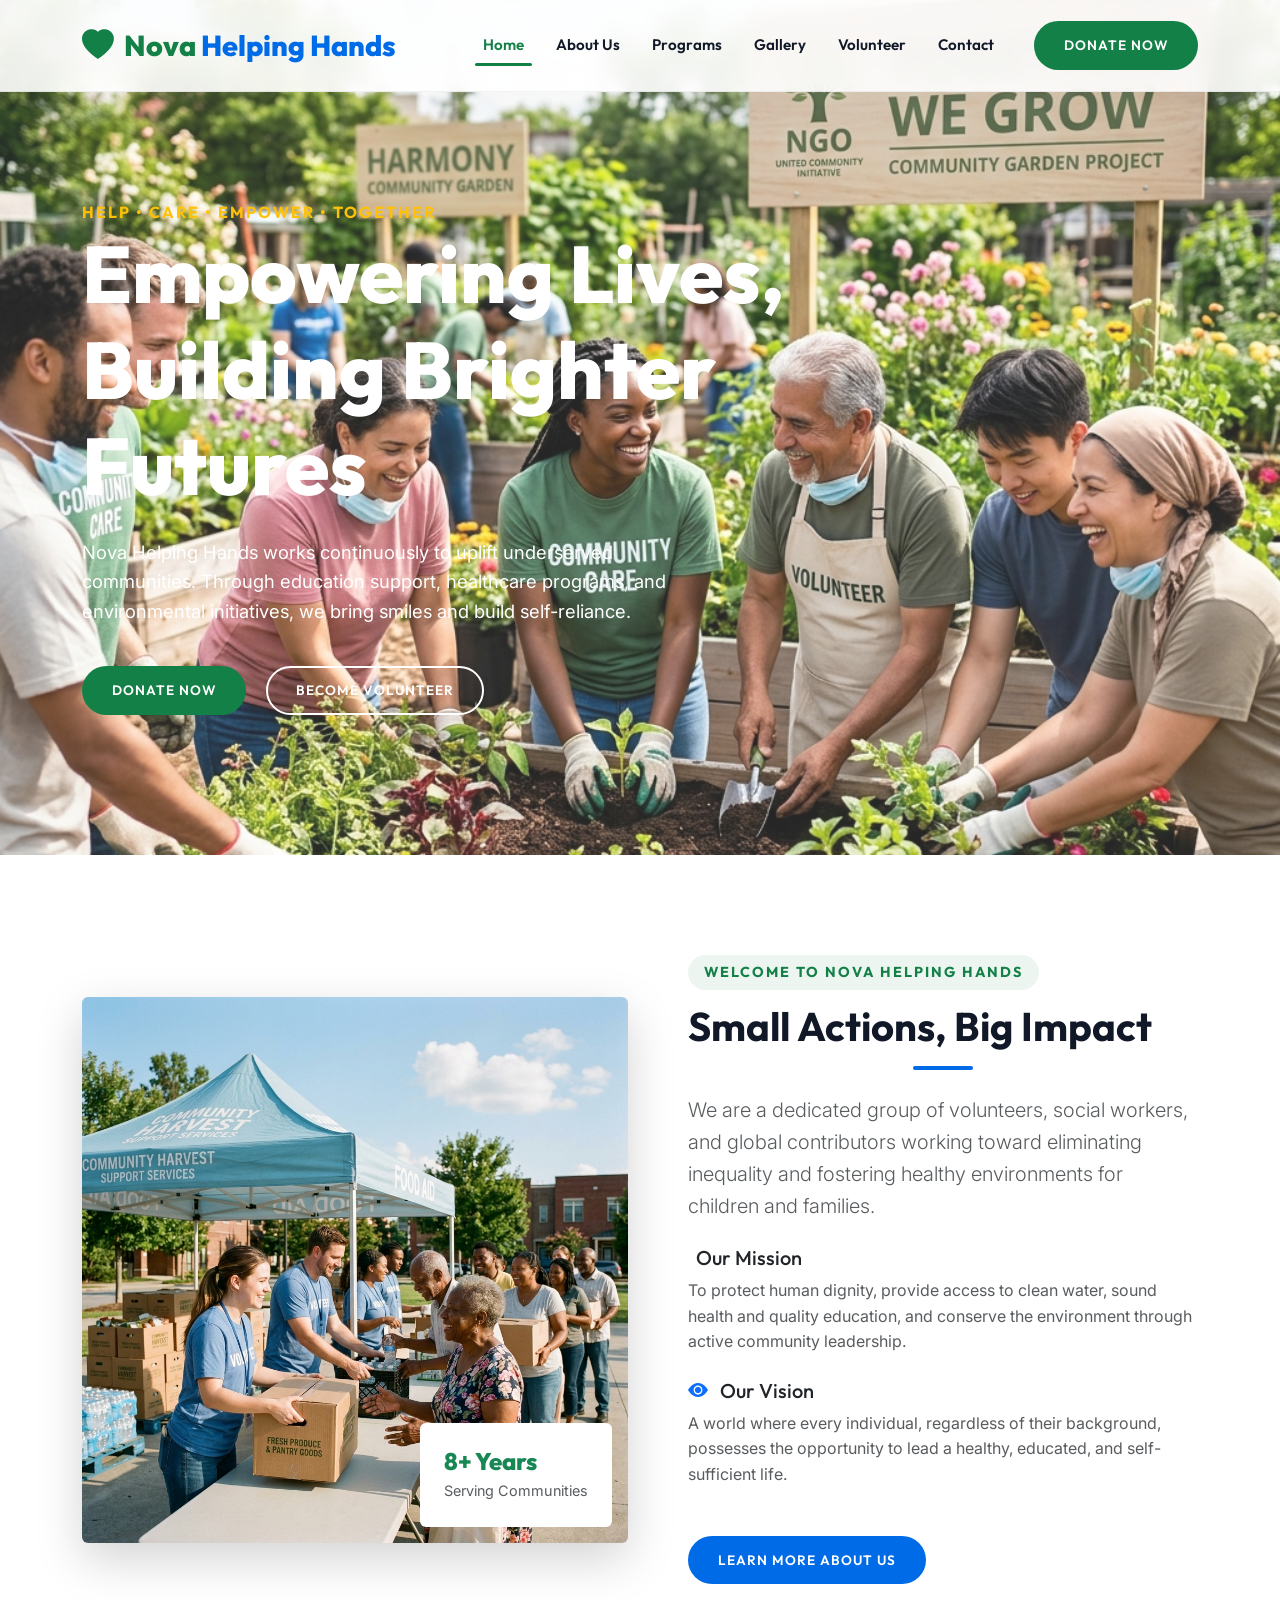
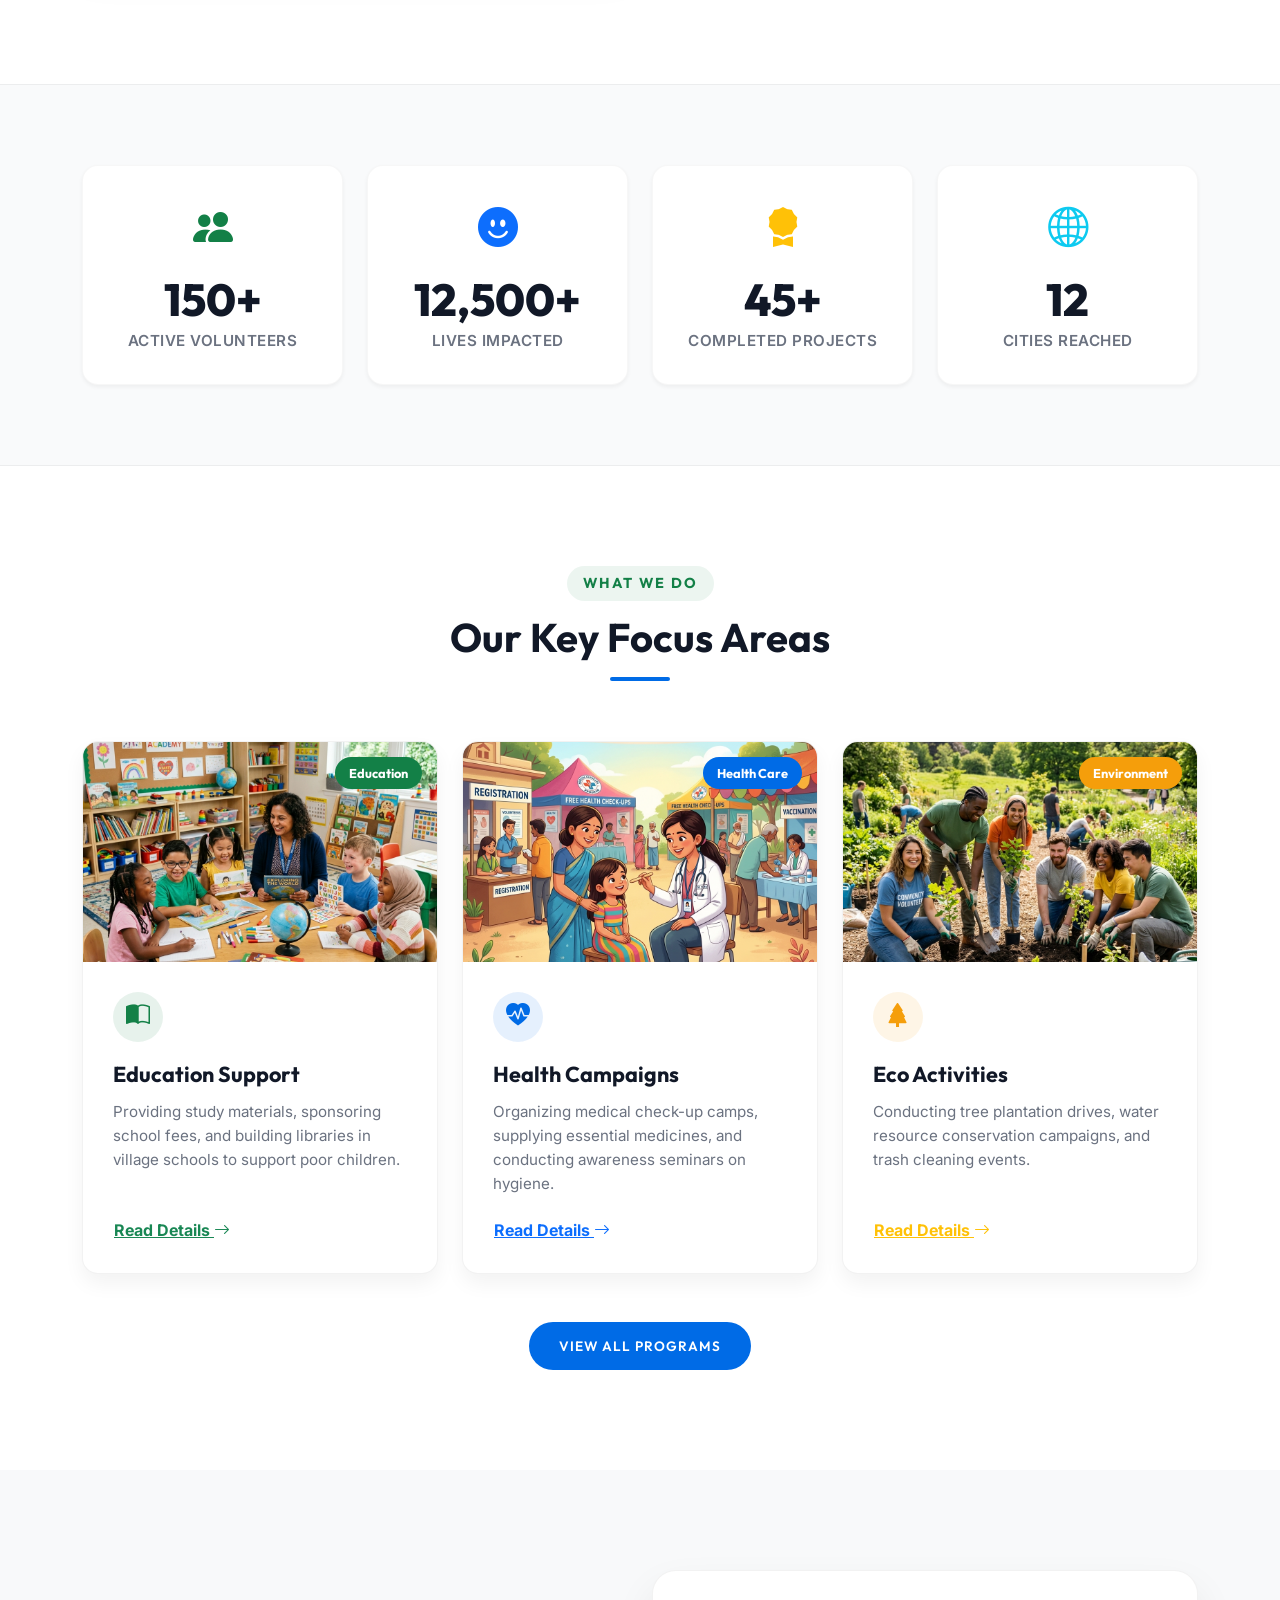
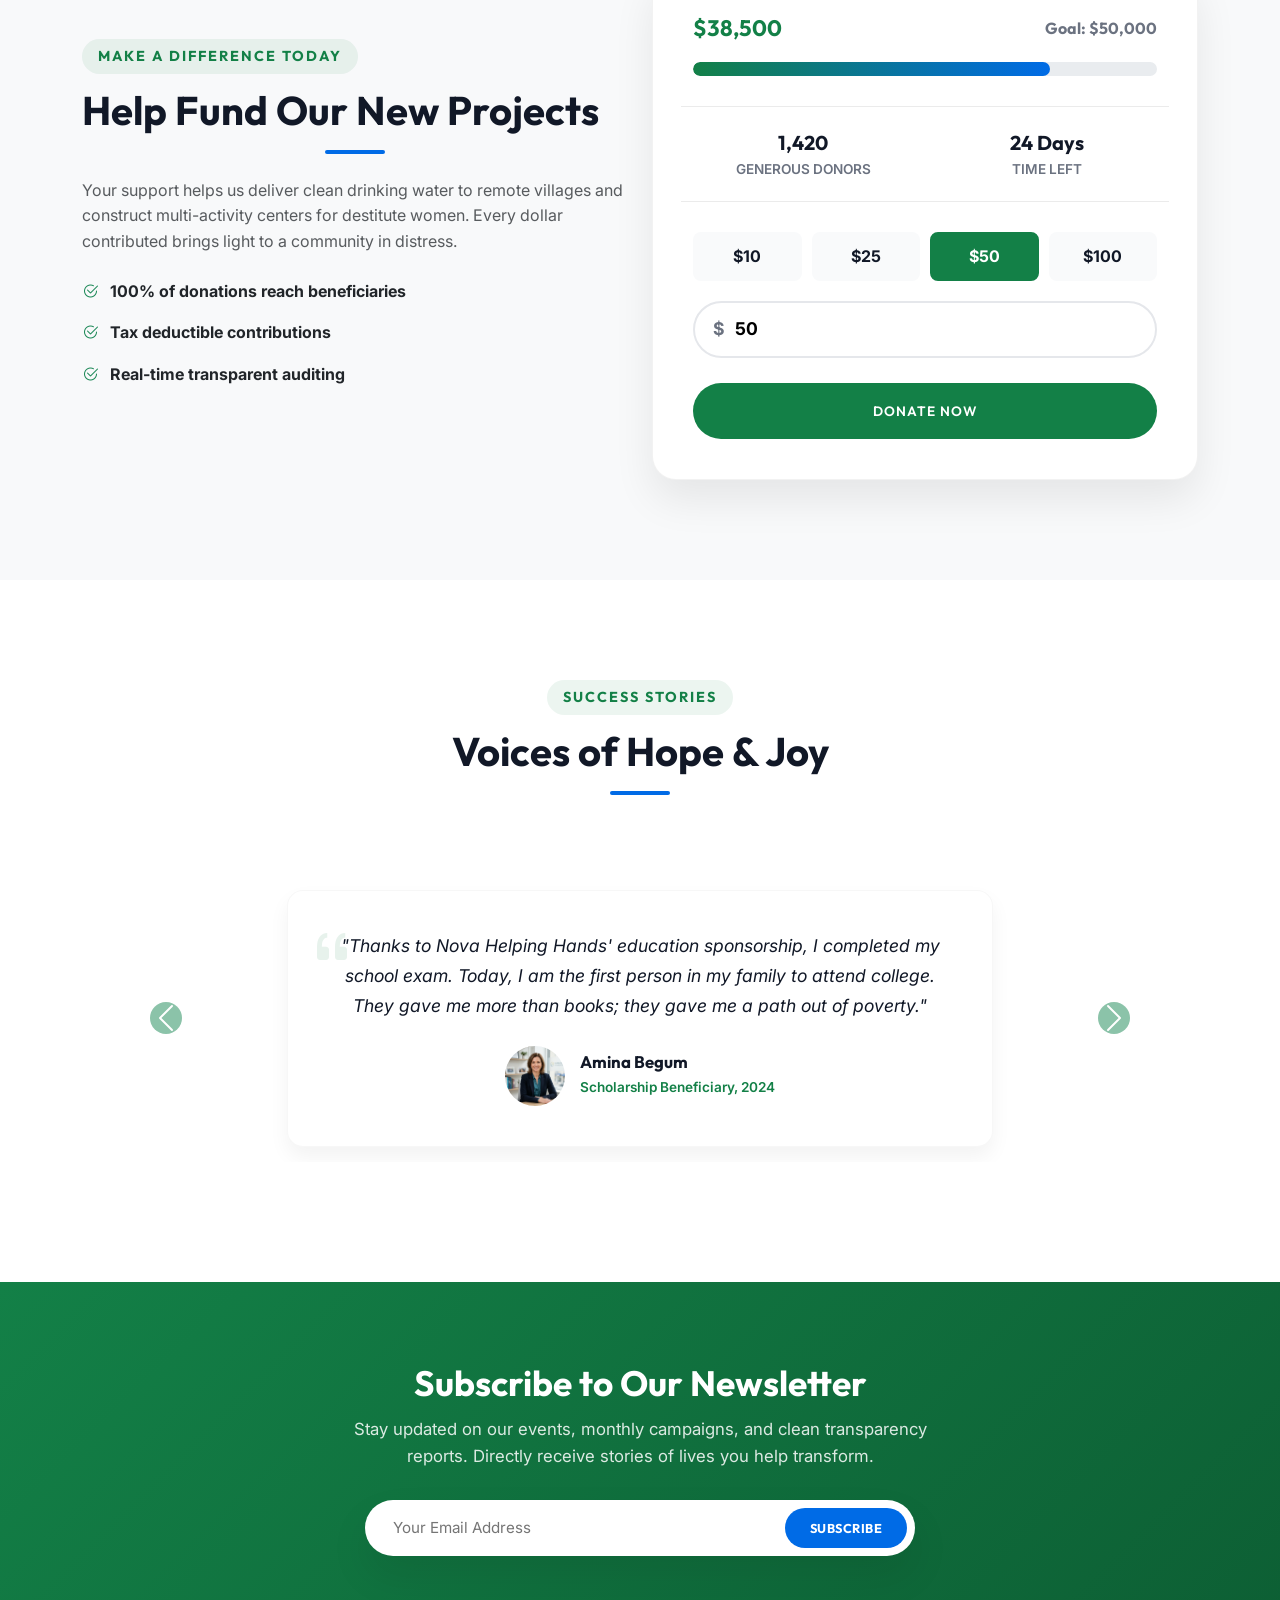
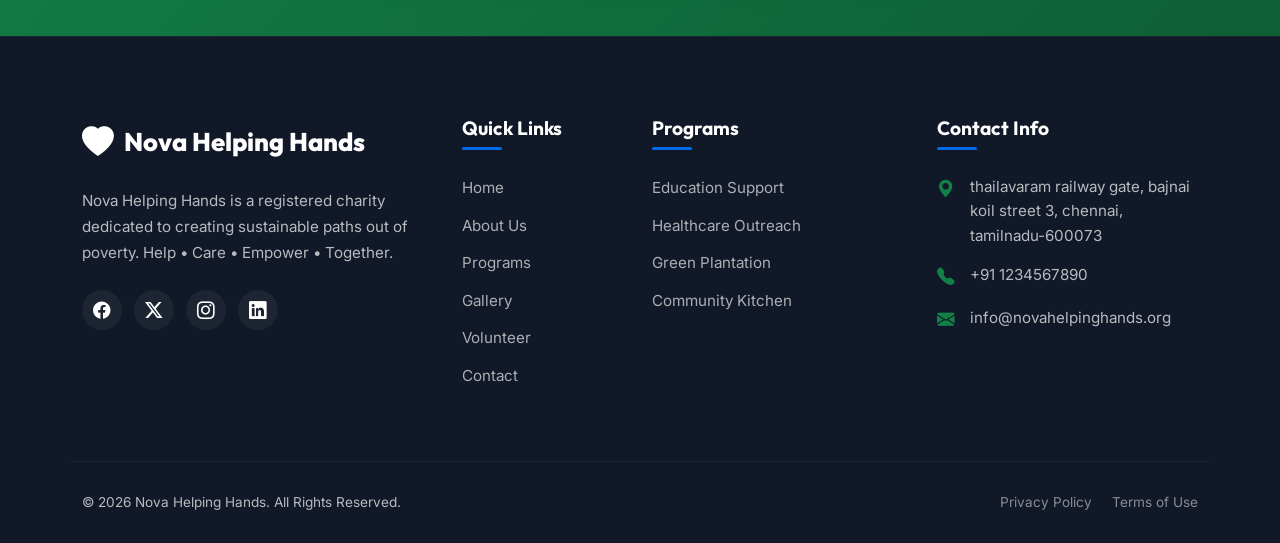
==== commit 3fe108b8: "readme" ====
--- a/index.html
+++ b/index.html
@@ -3,7 +3,7 @@
 <head>
     <meta charset="UTF-8">
     <meta name="viewport" content="width=device-width, initial-scale=1.0">
-    <title>Nova Helping Hands | Home @ - Help • Care • Empower • Together</title>
+    <title>Nova Helping Hands | Home - Help • Care • Empower • Together</title>
     <!-- Meta Description for SEO -->
     <meta name="description" content="Nova Helping Hands is a charity NGO committed to providing education support, health campaigns, and community welfare to empower the underprivileged.">
     <!-- Google Fonts -->
@@ -234,8 +234,8 @@
                 <div class="col-lg-6">
                     <div class="donation-box">
                         <div class="progress-header">
-                            <span class="progress-raised" id="raisedVal">₹30,08,500</span>
-                            <span class="progress-goal" id="goalVal">Goal: ₹5,00,00,000</span>
+                            <span class="progress-raised" id="raisedVal">$38,500</span>
+                            <span class="progress-goal" id="goalVal">Goal: $50,000</span>
                         </div>
                         <div class="progress-bar-custom-container">
                             <div class="progress-bar-custom" id="progressBar"></div>
@@ -252,90 +252,19 @@
                             </div>
                         </div>
 
-                        <!-- Donation Form -->
-<form class="donation-form-wrapper" id="homeDonateForm">
-
-    <!-- Currency Selection -->
-    <div class="mb-4">
-        <label class="form-label fw-bold mb-2">
-            <i class="bi bi-currency-exchange"></i>
-            Select Currency
-        </label>
-
-        <select class="form-select" id="currencySelector">
-            <option value="INR" selected>🇮🇳 Indian Rupee (₹)</option>
-            <option value="USD">🇺🇸 US Dollar ($)</option>
-            <option value="EUR">🇪🇺 Euro (€)</option>
-            <option value="GBP">🇬🇧 British Pound (£)</option>
-            <option value="AED">🇦🇪 UAE Dirham (AED)</option>
-            <option value="AUD">🇦🇺 Australian Dollar (A$)</option>
-            <option value="CAD">🇨🇦 Canadian Dollar (C$)</option>
-            <option value="SGD">🇸🇬 Singapore Dollar (S$)</option>
-        </select>
-    </div>
-
-    <!-- Donation Buttons -->
-    <div class="donation-preset-container">
-
-        <button
-            type="button"
-            class="btn-preset"
-            id="preset10"
-            data-value="10">
-            ₹10
-        </button>
-
-        <button
-            type="button"
-            class="btn-preset"
-            id="preset25"
-            data-value="25">
-            ₹25
-        </button>
-
-        <button
-            type="button"
-            class="btn-preset active"
-            id="preset50"
-            data-value="50">
-            ₹50
-        </button>
-
-        <button
-            type="button"
-            class="btn-preset"
-            id="preset100"
-            data-value="100">
-            ₹100
-        </button>
-
-    </div>
-
-    <!-- Custom Amount -->
-    <div class="input-group donation-input-group">
-
-    <span class="input-group-text currency-symbol" id="currencySymbol">
-        ₹
-    </span>
-
-    <input
-        type="number"
-        class="form-control"
-        id="customDonationInput"
-        placeholder="Enter Donation Amount">
-
-</div>
-
-    <!-- Donate Button -->
-    <button
-        type="submit"
-        class="btn btn-custom btn-custom-primary w-100 py-3 mt-4">
-
-        Donate Now
-
-    </button>
-
-</form>
+                        <form class="donation-form-wrapper" id="homeDonateForm">
+                            <div class="donation-preset-container">
+                                <button type="button" class="btn-preset" data-amount="10" id="preset10">$10</button>
+                                <button type="button" class="btn-preset" data-amount="25" id="preset25">$25</button>
+                                <button type="button" class="btn-preset active" data-amount="50" id="preset50">$50</button>
+                                <button type="button" class="btn-preset" data-amount="100" id="preset100">$100</button>
+                            </div>
+                            <div class="custom-donation-input-grp">
+                                <span class="currency-symbol">$</span>
+                                <input type="number" id="customDonationInput" placeholder="Custom Donation Amount" value="50">
+                            </div>
+                            <button type="submit" class="btn btn-custom btn-custom-primary w-100 py-3" id="btnDonateSubmit">Donate Now</button>
+                        </form>
                     </div>
                 </div>
             </div>
--- a/style.css
+++ b/style.css
@@ -265,19 +265,19 @@
     left: 0;
     width: 100%;
     height: 100%;
-    background: linear-gradient(135deg, rgba(17, 24, 39, 0.85) 0%, rgba(19, 128, 71, 0.4) 100%);
+    background: rgba(255,255,255,0.15);
     z-index: 1;
 }
 
 .hero-content {
     position: relative;
     z-index: 2;
-    color: var(--white);
+    color: #000000;
 }
 
 .hero-tagline {
     font-family: var(--font-headings);
-    color: var(--accent-gold);
+    color: #FFC107;
     font-weight: 700;
     letter-spacing: 2px;
     text-transform: uppercase;
@@ -290,9 +290,9 @@
     font-weight: 800;
     line-height: 1.2;
     margin-bottom: 24px;
+    color: #ffffff;
     animation: fadeInUp 1s ease 0.2s;
     animation-fill-mode: both;
-    color: var(--white);
 }
 
 @media (max-width: 768px) {
@@ -308,7 +308,7 @@
 
 .hero-desc {
     font-size: 1.15rem;
-    color:var(--white);
+    color: #ffffff;
     max-width: 600px;
     margin-bottom: 40px;
     animation: fadeInUp 1s ease 0.4s;
@@ -1452,59 +1452,3 @@
 .delay-3 {
     animation-delay: 0.3s;
 }
-
-
-
-
-/* ===================================================
-   MULTI CURRENCY DONATION SECTION
-=================================================== */
-
-.donation-input-group{
-    height:60px;
-    margin-top:20px;
-}
-
-.donation-input-group .currency-symbol{
-
-    width:75px;
-
-    display:flex;
-
-    justify-content:center;
-
-    align-items:center;
-
-    background:#198754;
-
-    color:#fff;
-
-    font-size:20px;
-
-    font-weight:bold;
-
-    border:none;
-
-}
-
-.donation-input-group input{
-
-    border:2px solid #198754;
-
-    border-left:none;
-
-    font-size:18px;
-
-    font-weight:600;
-
-    box-shadow:none;
-
-}
-
-.donation-input-group input:focus{
-
-    box-shadow:none;
-
-    border-color:#198754;
-
-}
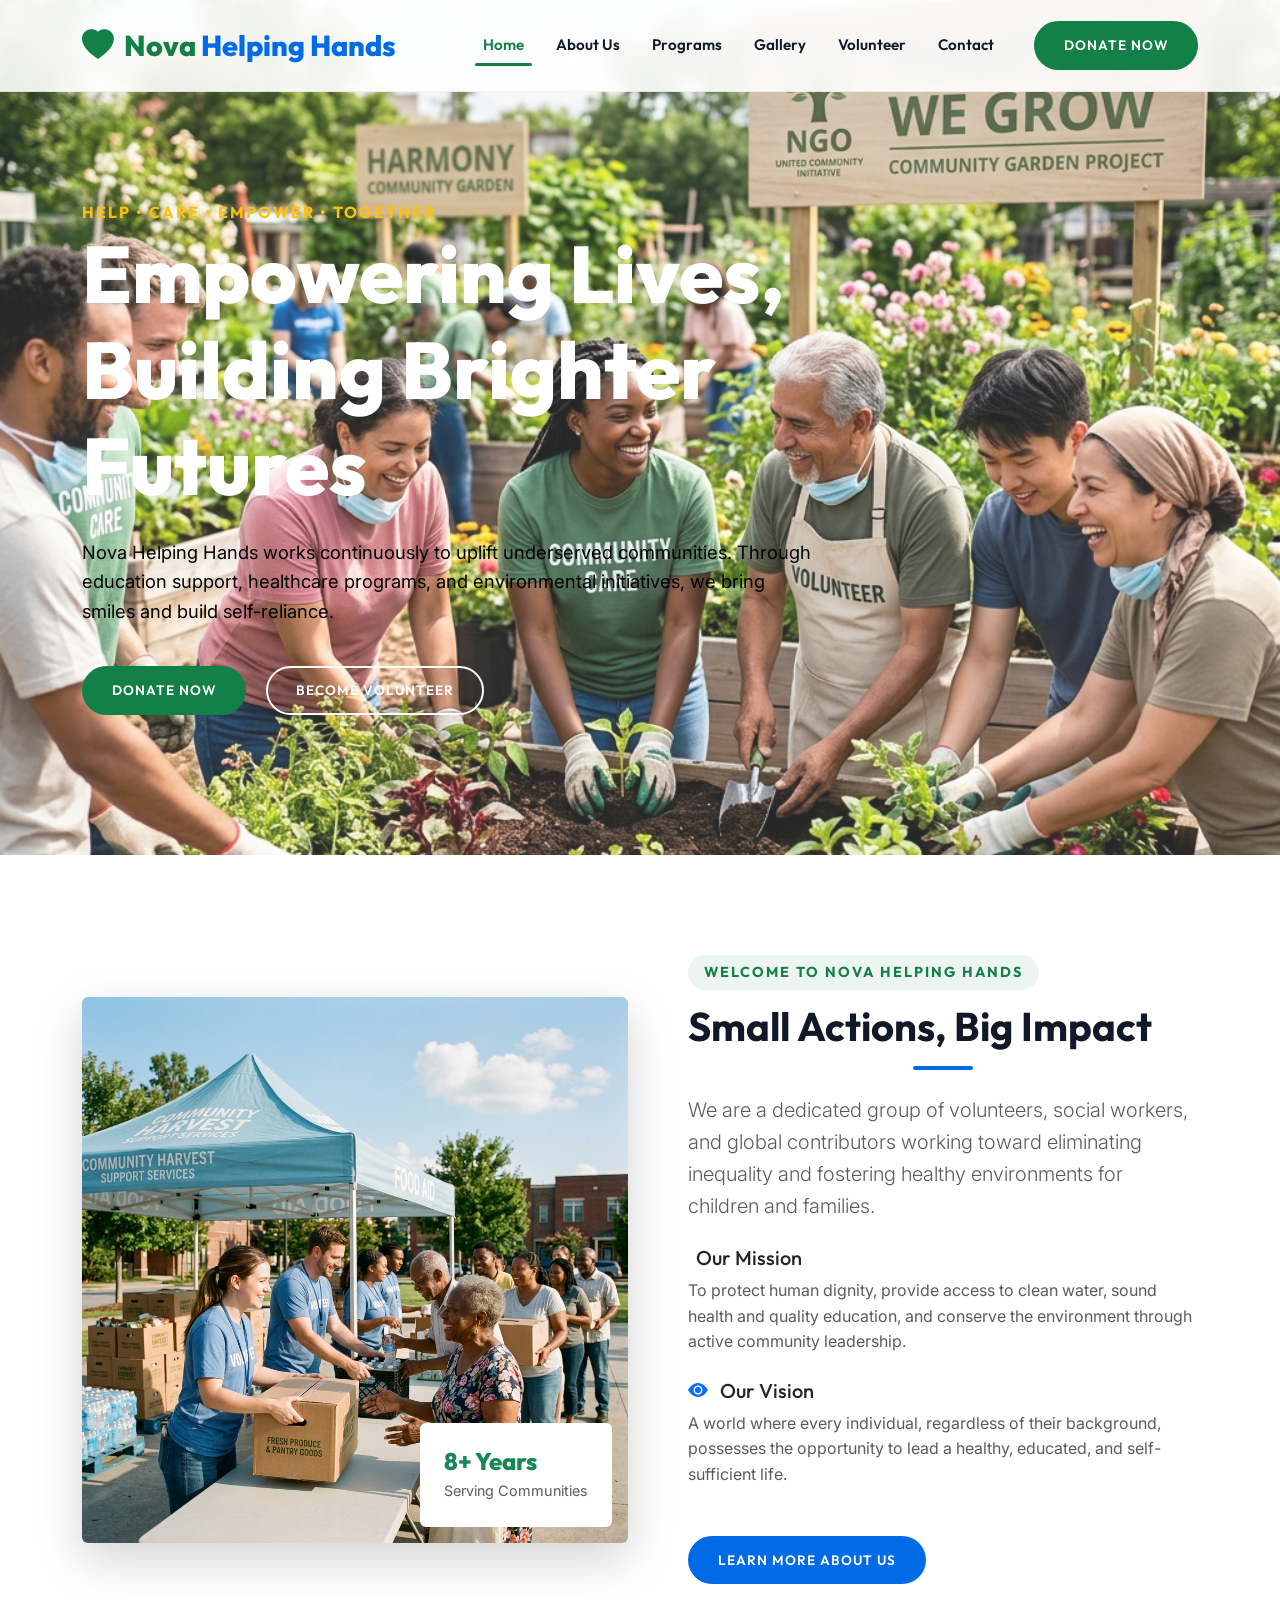
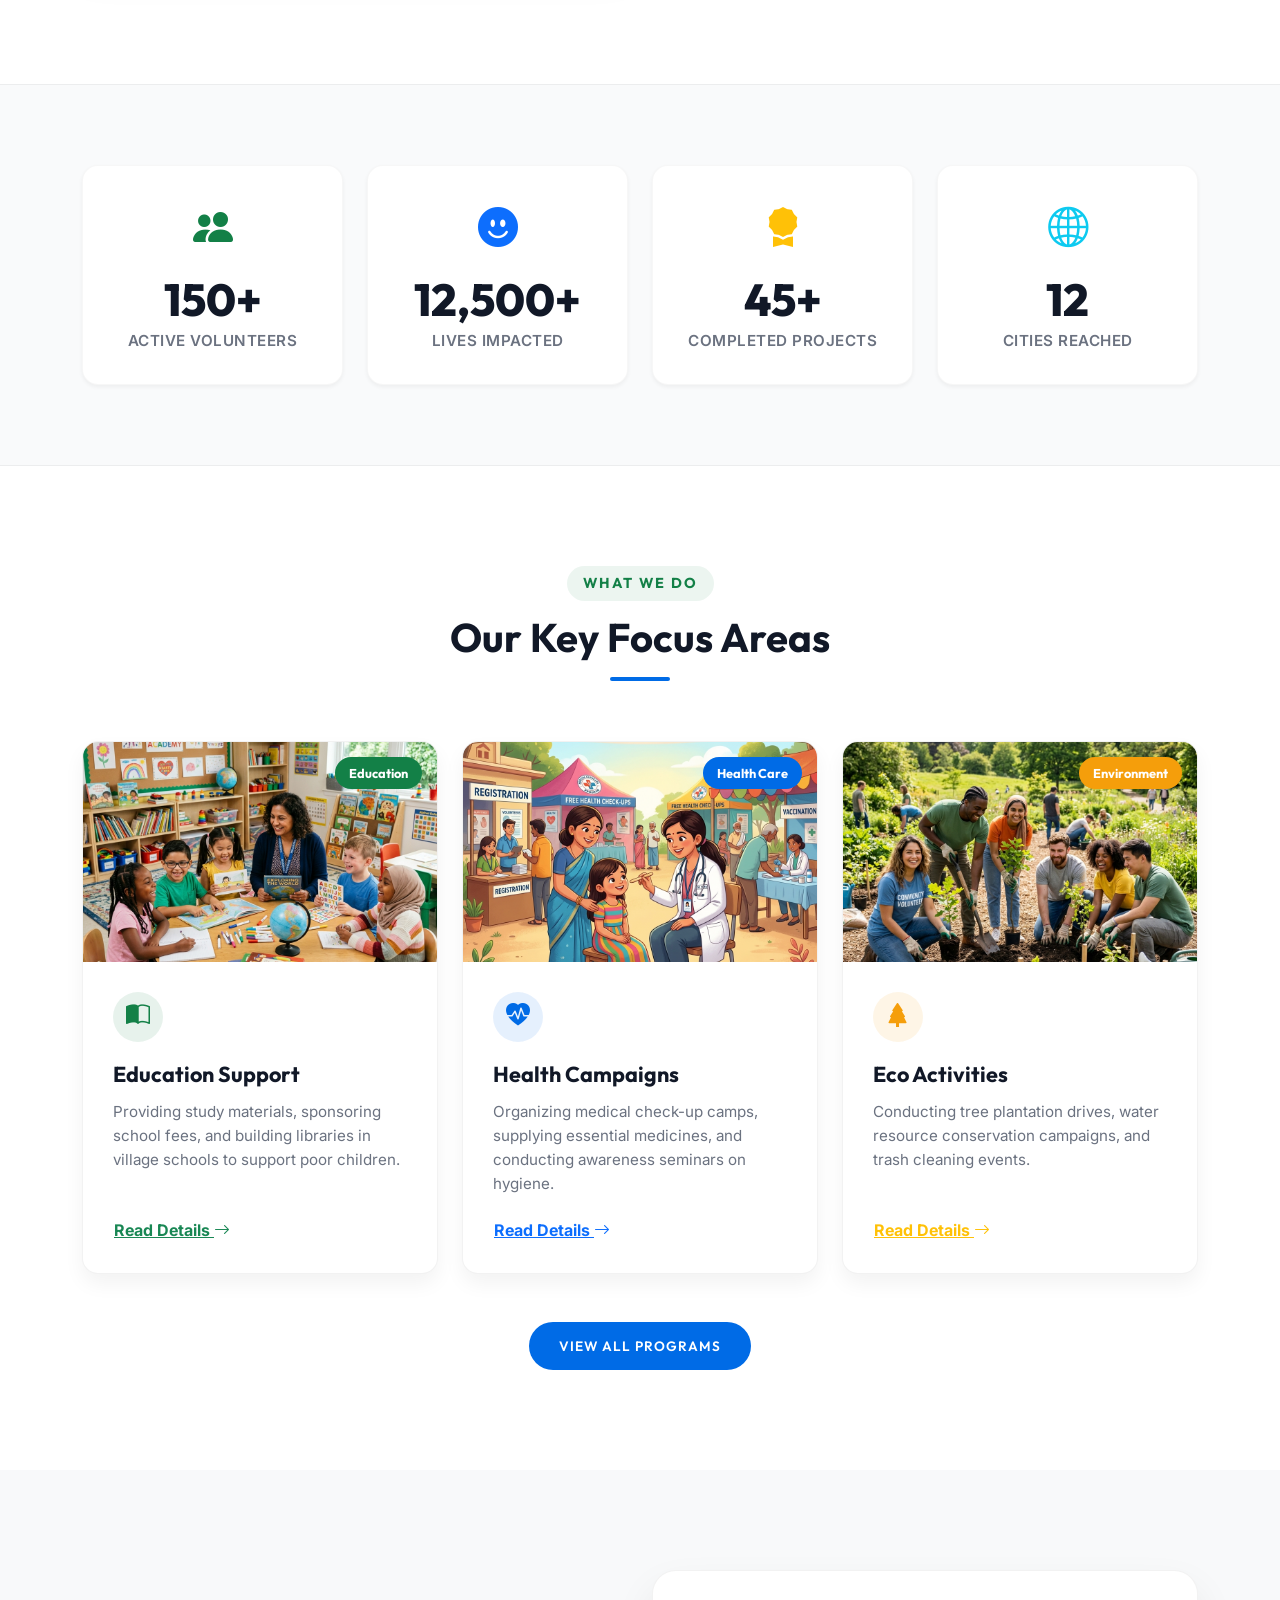
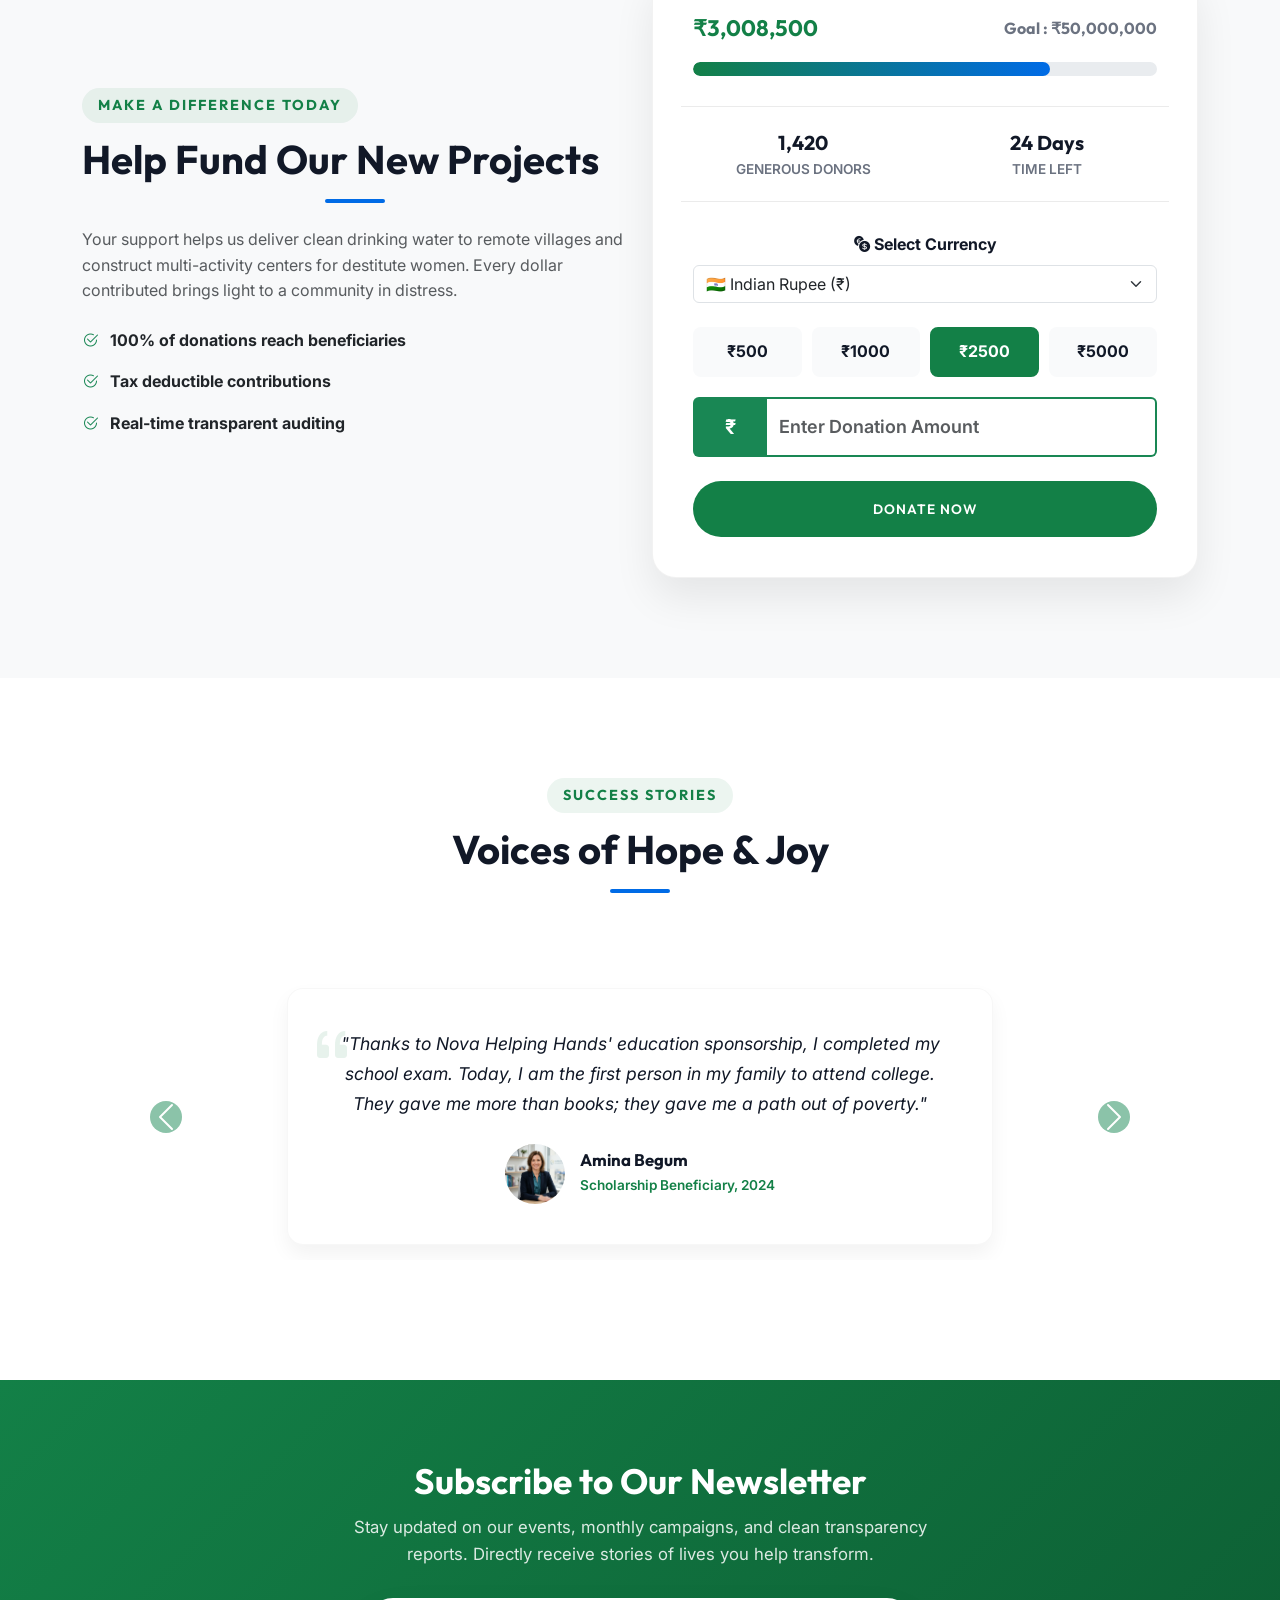
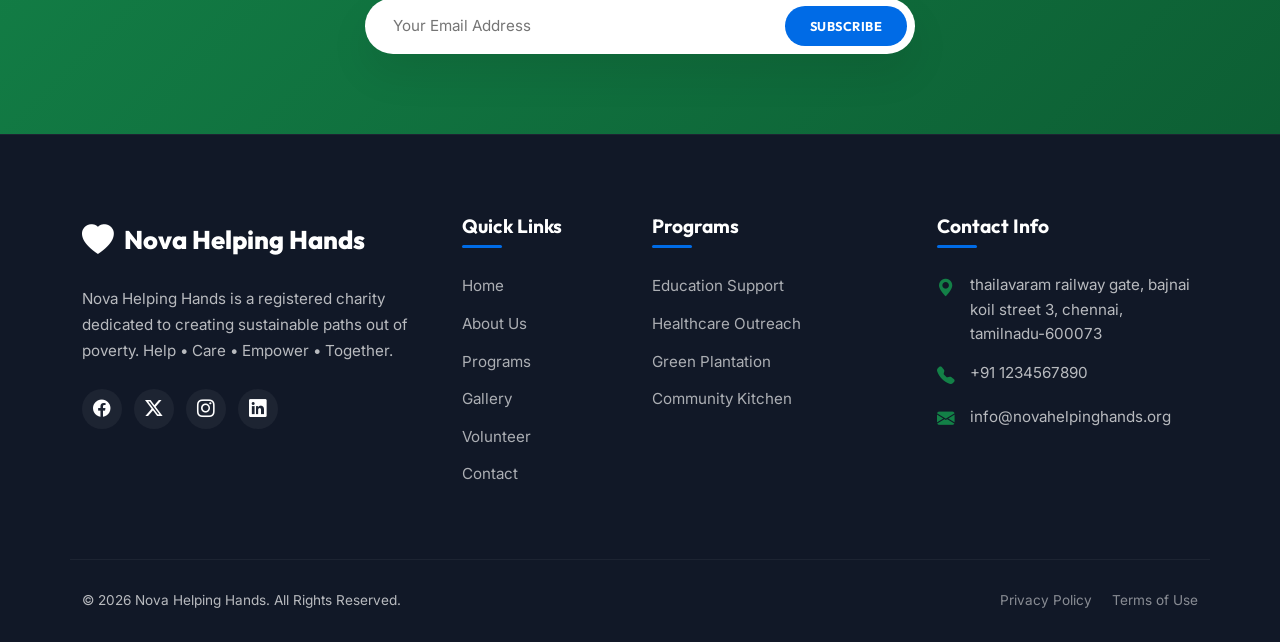
==== commit 2826e50f: "donate" ====
--- a/index.html
+++ b/index.html
@@ -3,7 +3,7 @@
 <head>
     <meta charset="UTF-8">
     <meta name="viewport" content="width=device-width, initial-scale=1.0">
-    <title>Nova Helping Hands | Home - Help • Care • Empower • Together</title>
+    <title>Nova Helping Hands | Home @ - Help • Care • Empower • Together</title>
     <!-- Meta Description for SEO -->
     <meta name="description" content="Nova Helping Hands is a charity NGO committed to providing education support, health campaigns, and community welfare to empower the underprivileged.">
     <!-- Google Fonts -->
@@ -252,19 +252,95 @@
                             </div>
                         </div>
 
-                        <form class="donation-form-wrapper" id="homeDonateForm">
-                            <div class="donation-preset-container">
-                                <button type="button" class="btn-preset" data-amount="10" id="preset10">$10</button>
-                                <button type="button" class="btn-preset" data-amount="25" id="preset25">$25</button>
-                                <button type="button" class="btn-preset active" data-amount="50" id="preset50">$50</button>
-                                <button type="button" class="btn-preset" data-amount="100" id="preset100">$100</button>
-                            </div>
-                            <div class="custom-donation-input-grp">
-                                <span class="currency-symbol">$</span>
-                                <input type="number" id="customDonationInput" placeholder="Custom Donation Amount" value="50">
-                            </div>
-                            <button type="submit" class="btn btn-custom btn-custom-primary w-100 py-3" id="btnDonateSubmit">Donate Now</button>
+
+                            
                         </form>
+
+                        <!-- Donation Form -->
+<form class="donation-form-wrapper" id="homeDonateForm">
+
+    <!-- Currency Selection -->
+    <div class="mb-4">
+        <label class="form-label fw-bold mb-2">
+            <i class="bi bi-currency-exchange"></i>
+            Select Currency
+        </label>
+
+        <select class="form-select" id="currencySelector">
+            <option value="INR" selected>🇮🇳 Indian Rupee (₹)</option>
+            <option value="USD">🇺🇸 US Dollar ($)</option>
+            <option value="EUR">🇪🇺 Euro (€)</option>
+            <option value="GBP">🇬🇧 British Pound (£)</option>
+            <option value="AED">🇦🇪 UAE Dirham (AED)</option>
+            <option value="AUD">🇦🇺 Australian Dollar (A$)</option>
+            <option value="CAD">🇨🇦 Canadian Dollar (C$)</option>
+            <option value="SGD">🇸🇬 Singapore Dollar (S$)</option>
+        </select>
+    </div>
+
+    <!-- Donation Buttons -->
+    <div class="donation-preset-container">
+
+        <button
+            type="button"
+            class="btn-preset"
+            id="preset10"
+            data-value="10">
+            ₹10
+        </button>
+
+        <button
+            type="button"
+            class="btn-preset"
+            id="preset25"
+            data-value="25">
+            ₹25
+        </button>
+
+        <button
+            type="button"
+            class="btn-preset active"
+            id="preset50"
+            data-value="50">
+            ₹50
+        </button>
+
+        <button
+            type="button"
+            class="btn-preset"
+            id="preset100"
+            data-value="100">
+            ₹100
+        </button>
+
+    </div>
+
+    <!-- Custom Amount -->
+    <div class="input-group donation-input-group">
+
+    <span class="input-group-text currency-symbol" id="currencySymbol">
+        ₹
+    </span>
+
+    <input
+        type="number"
+        class="form-control"
+        id="customDonationInput"
+        placeholder="Enter Donation Amount">
+
+</div>
+
+    <!-- Donate Button -->
+    <button
+        type="submit"
+        class="btn btn-custom btn-custom-primary w-100 py-3 mt-4">
+
+        Donate Now
+
+    </button>
+
+</form>
+
                     </div>
                 </div>
             </div>
--- a/style.css
+++ b/style.css
@@ -293,6 +293,7 @@
     color: #ffffff;
     animation: fadeInUp 1s ease 0.2s;
     animation-fill-mode: both;
+    color: var(--white);
 }
 
 @media (max-width: 768px) {
@@ -308,7 +309,11 @@
 
 .hero-desc {
     font-size: 1.15rem;
+<<<<<<< HEAD
     color: #ffffff;
+=======
+    color:var(--white);
+>>>>>>> 44ff7cde4dd8a9a59bfb22ada0d6d32b72dc0f95
     max-width: 600px;
     margin-bottom: 40px;
     animation: fadeInUp 1s ease 0.4s;
@@ -1452,3 +1457,59 @@
 .delay-3 {
     animation-delay: 0.3s;
 }
+
+
+
+
+/* ===================================================
+   MULTI CURRENCY DONATION SECTION
+=================================================== */
+
+.donation-input-group{
+    height:60px;
+    margin-top:20px;
+}
+
+.donation-input-group .currency-symbol{
+
+    width:75px;
+
+    display:flex;
+
+    justify-content:center;
+
+    align-items:center;
+
+    background:#198754;
+
+    color:#fff;
+
+    font-size:20px;
+
+    font-weight:bold;
+
+    border:none;
+
+}
+
+.donation-input-group input{
+
+    border:2px solid #198754;
+
+    border-left:none;
+
+    font-size:18px;
+
+    font-weight:600;
+
+    box-shadow:none;
+
+}
+
+.donation-input-group input:focus{
+
+    box-shadow:none;
+
+    border-color:#198754;
+
+}
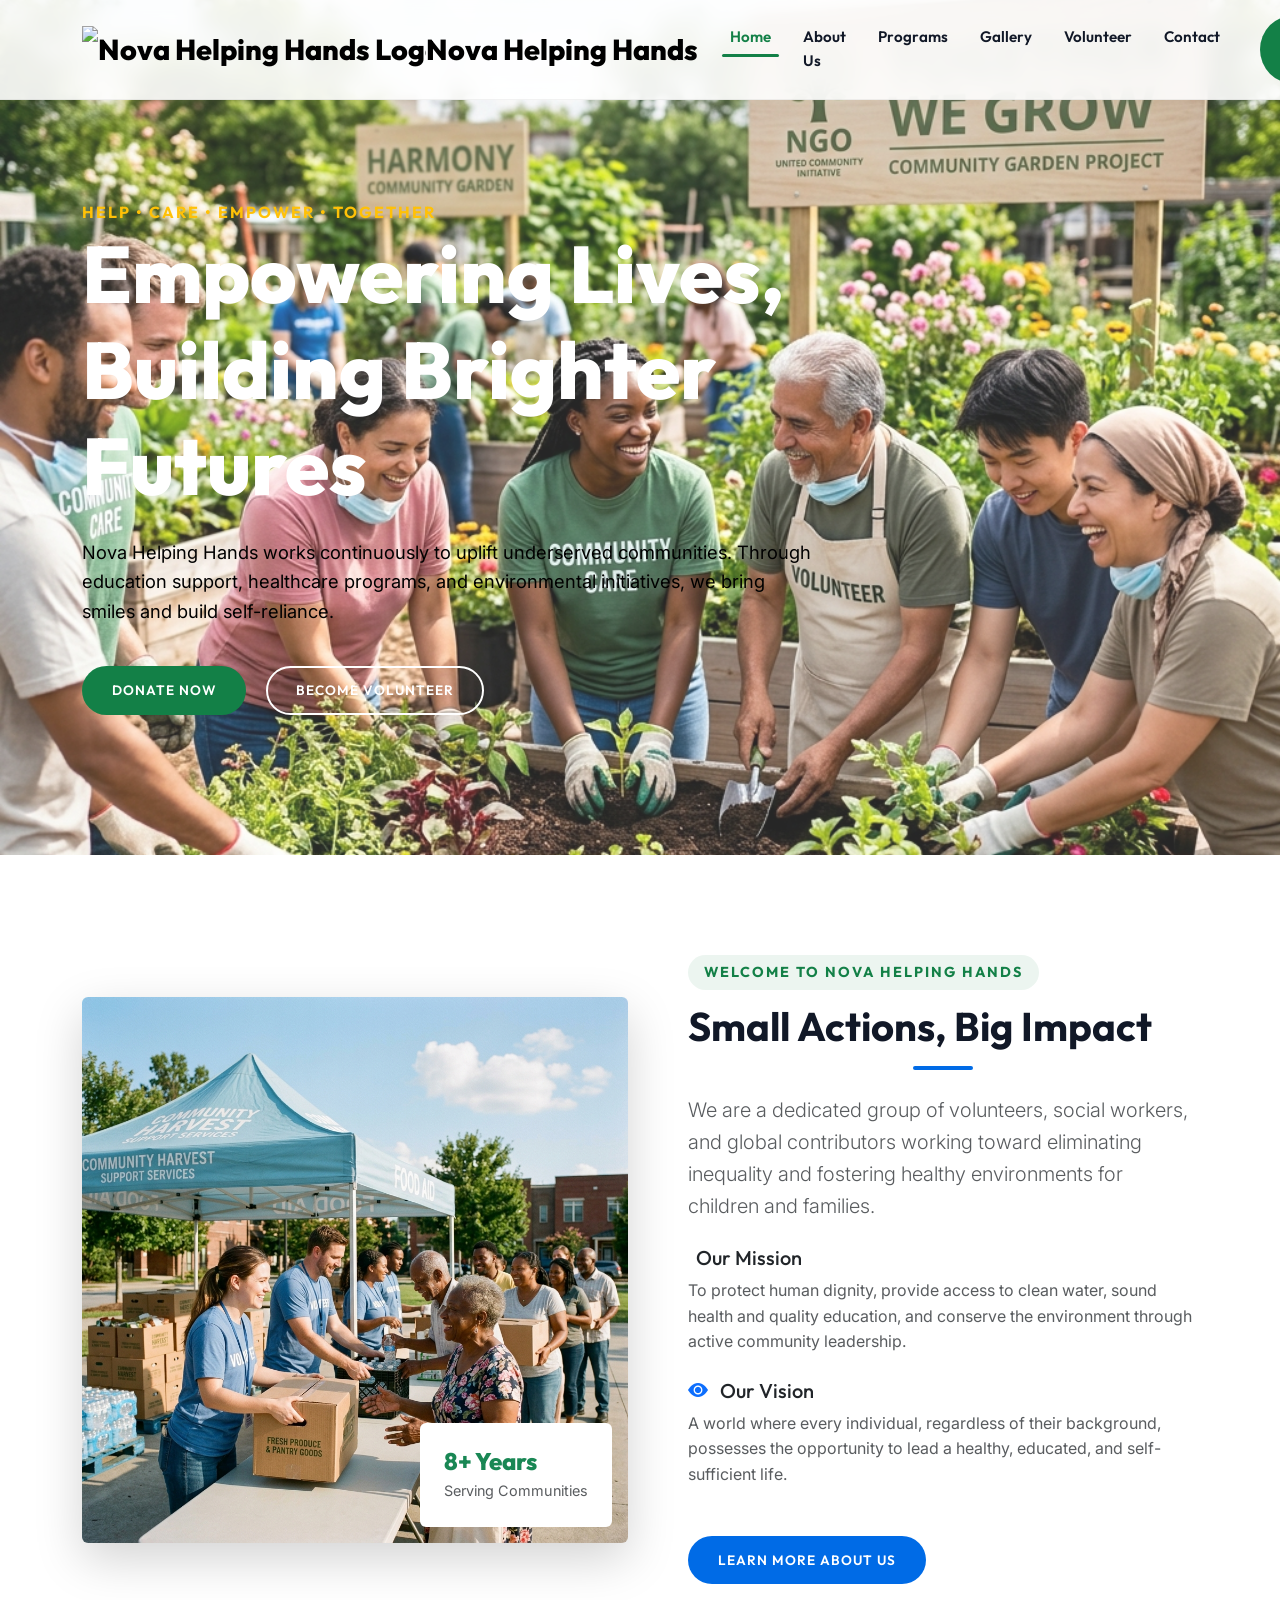
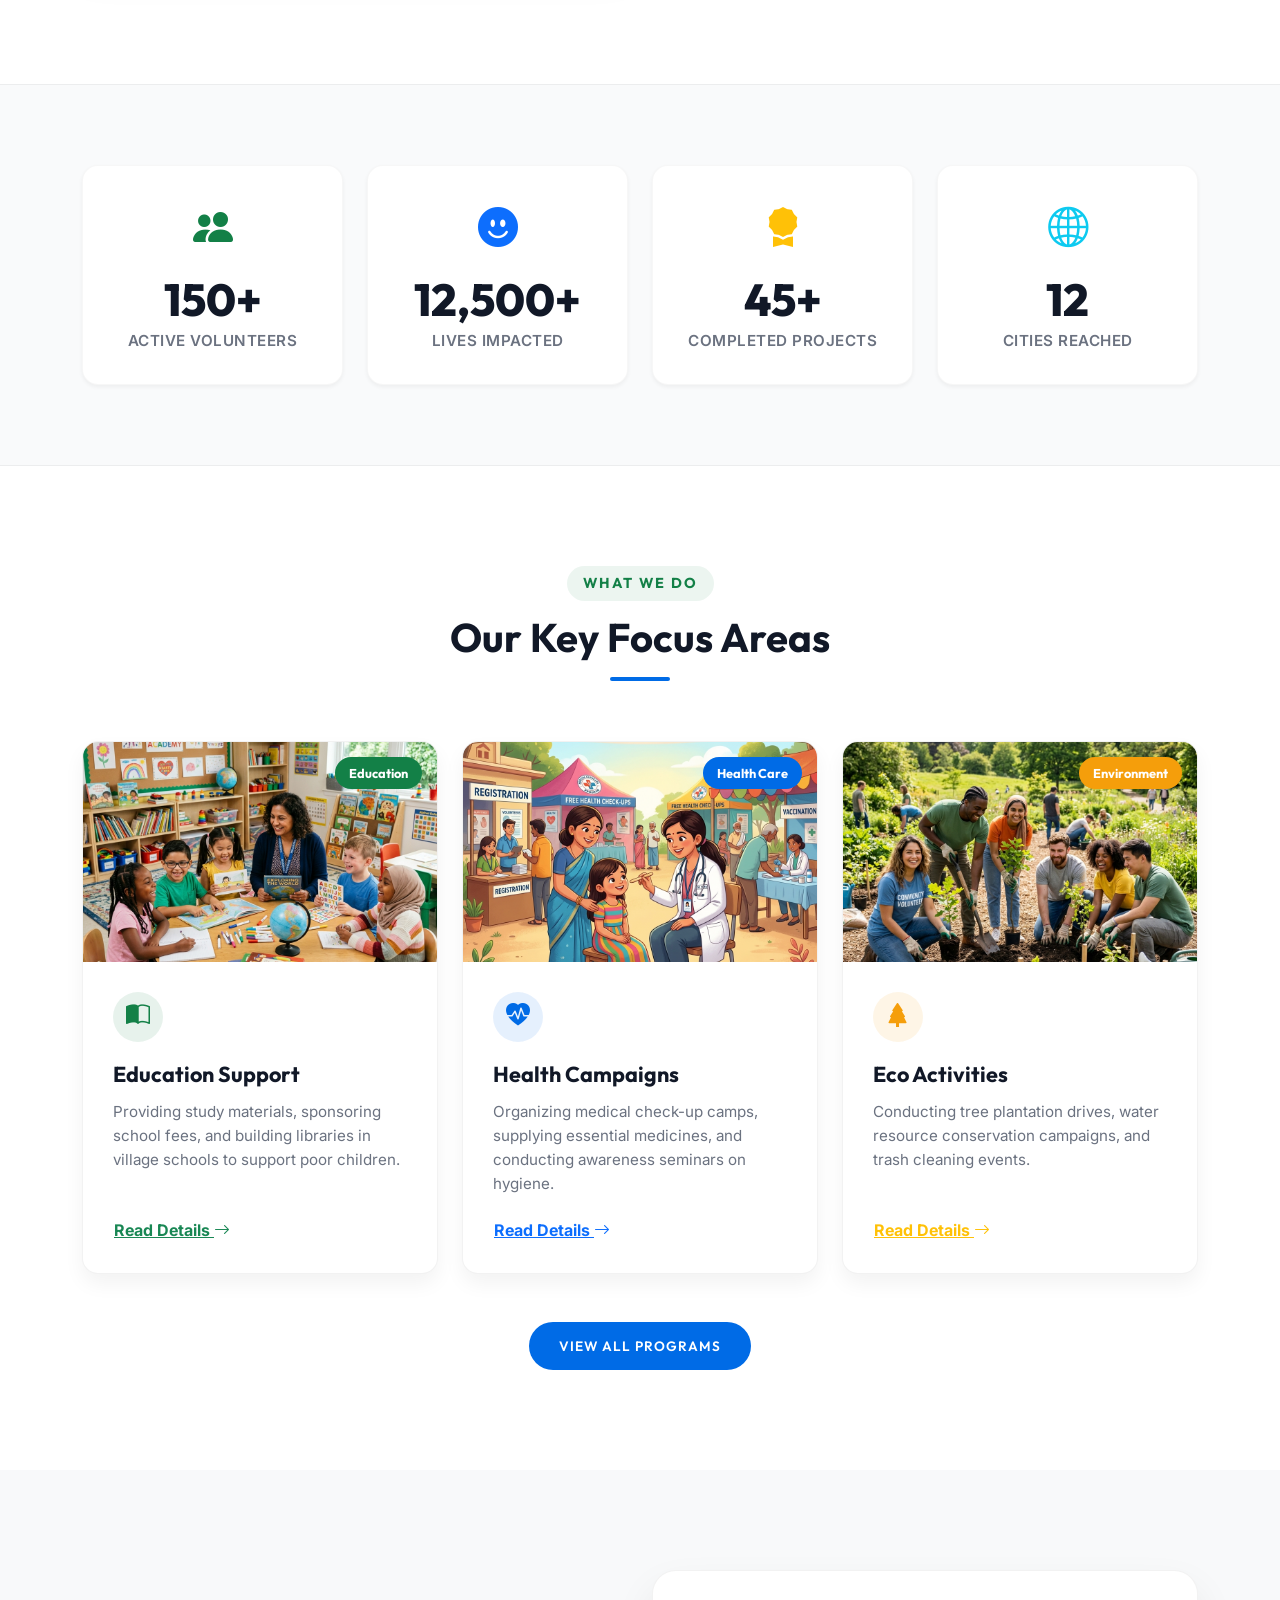
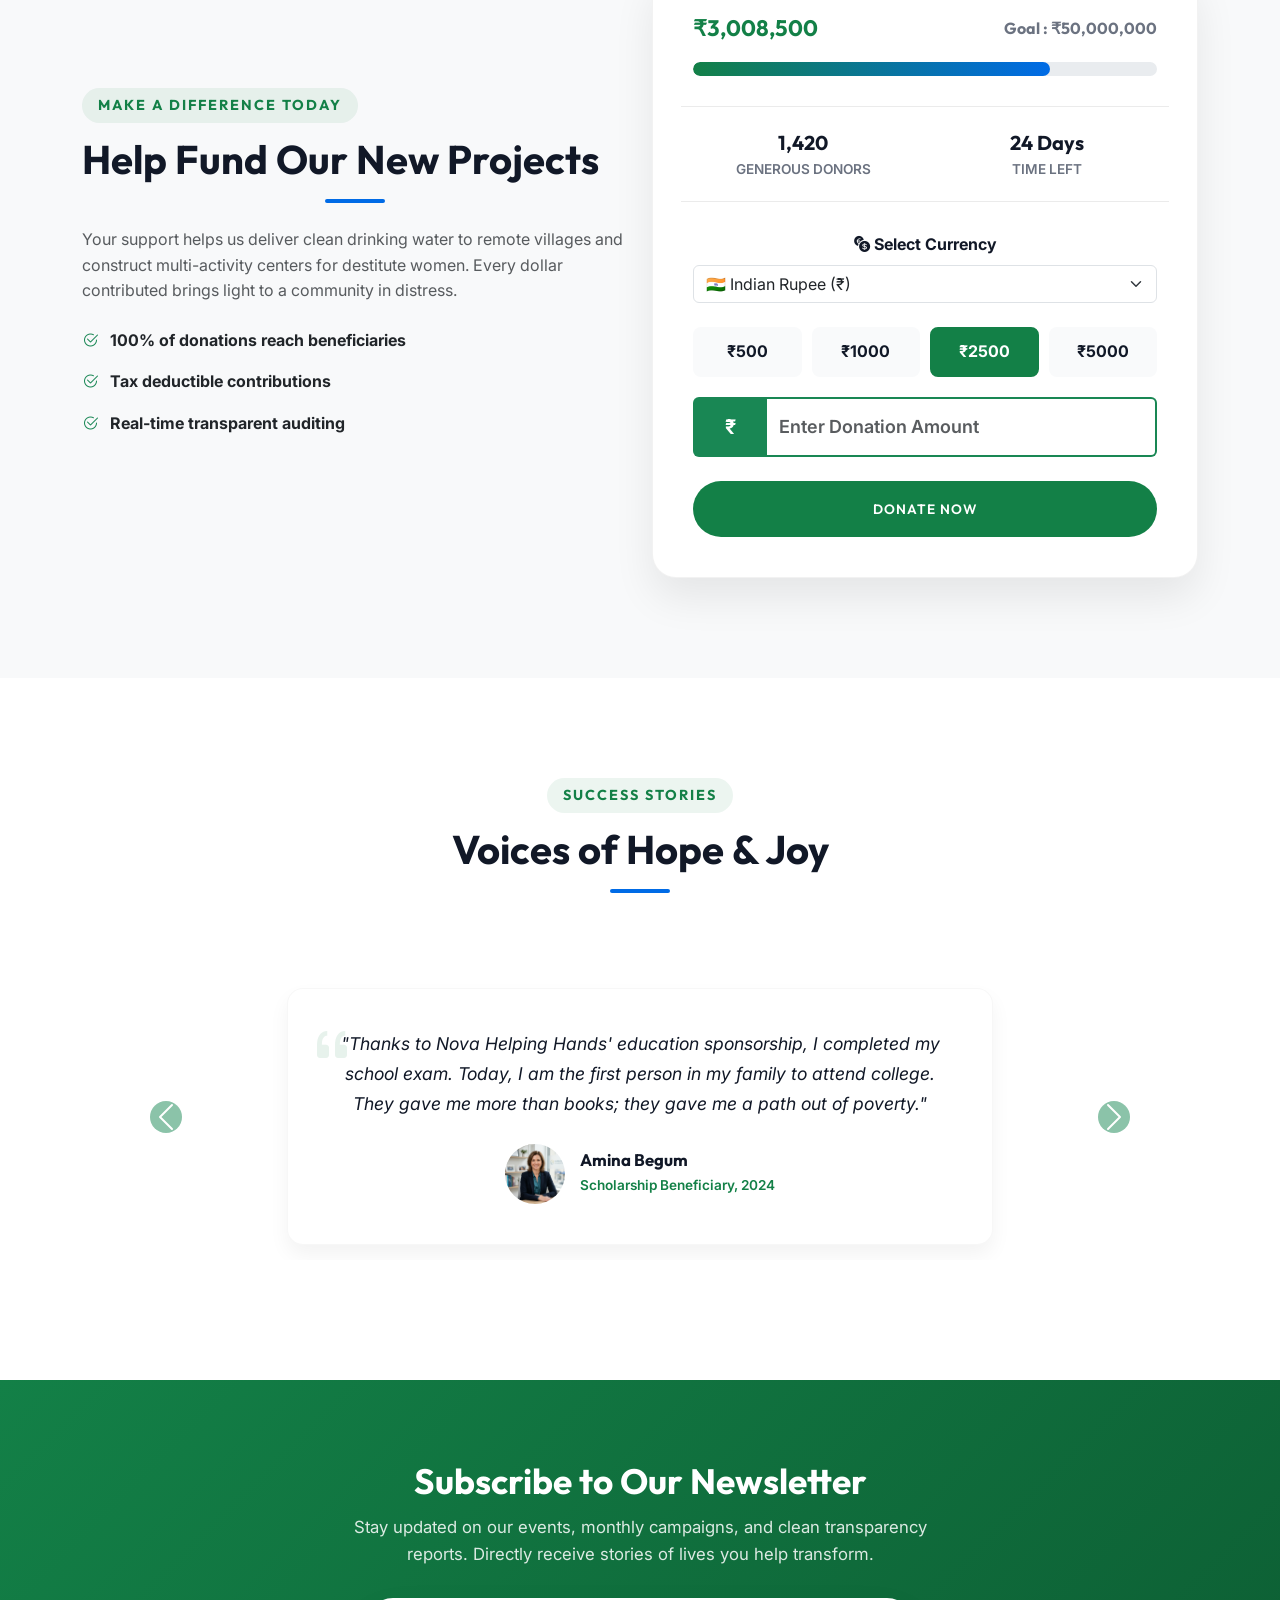
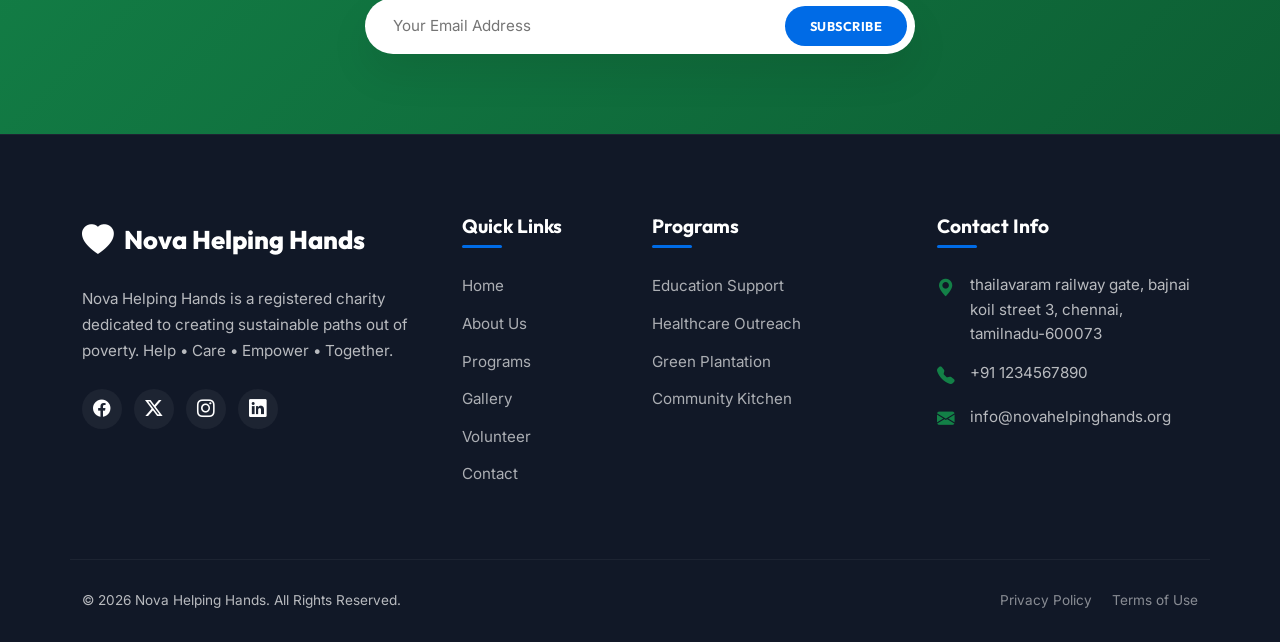
==== commit 3002b50c: "logo" ====
--- a/index.html
+++ b/index.html
@@ -21,11 +21,13 @@
     <!-- Header / Navigation Bar -->
     <nav class="navbar navbar-expand-lg navbar-custom fixed-top">
         <div class="container">
-            <a class="navbar-brand" href="index.html" id="navBrandLink">
-                <i class="bi bi-heart-fill logo-icon"></i>
-                <span class="first-word">Nova</span>
-                <span class="second-word">Helping Hands</span>
-            </a>
+          <a class="navbar-brand" href="index.html">
+        
+    <img src="assets/images/logo.png"
+         alt="Nova Helping Hands Logo"
+         class="footer-logo"> 
+         <span>Nova Helping Hands</span>
+</a>
             <button class="navbar-toggler" type="button" data-bs-toggle="collapse" data-bs-target="#navbarContent" aria-controls="navbarContent" aria-expanded="false" aria-label="Toggle navigation" id="navbarTogglerBtn">
                 <span class="navbar-toggler-icon"></span>
             </button>
@@ -234,8 +236,8 @@
                 <div class="col-lg-6">
                     <div class="donation-box">
                         <div class="progress-header">
-                            <span class="progress-raised" id="raisedVal">$38,500</span>
-                            <span class="progress-goal" id="goalVal">Goal: $50,000</span>
+                            <span class="progress-raised" id="raisedVal">₹30,08,500</span>
+                            <span class="progress-goal" id="goalVal">Goal: ₹5,00,00,000</span>
                         </div>
                         <div class="progress-bar-custom-container">
                             <div class="progress-bar-custom" id="progressBar"></div>
@@ -251,10 +253,6 @@
                                 <div class="donation-stat-lbl">Time Left</div>
                             </div>
                         </div>
-
-
-                            
-                        </form>
 
                         <!-- Donation Form -->
 <form class="donation-form-wrapper" id="homeDonateForm">
@@ -340,7 +338,6 @@
     </button>
 
 </form>
-
                     </div>
                 </div>
             </div>
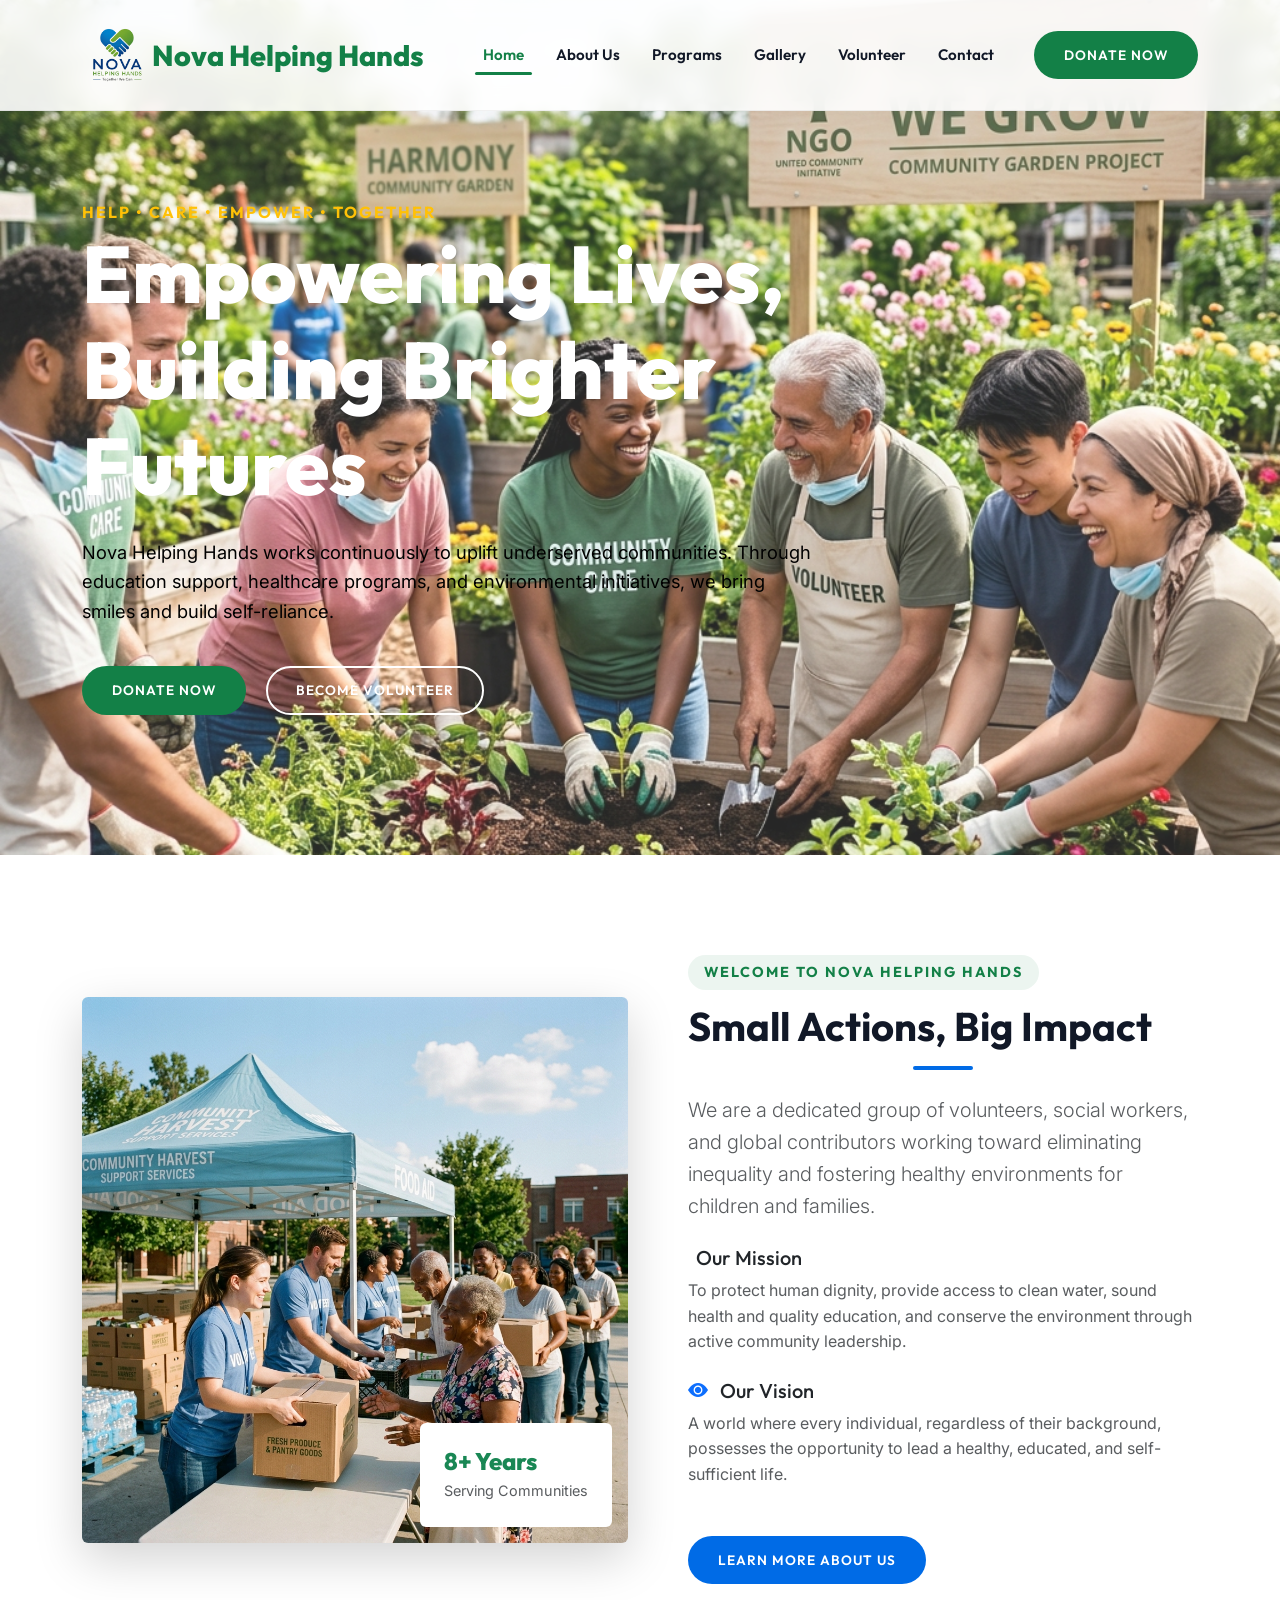
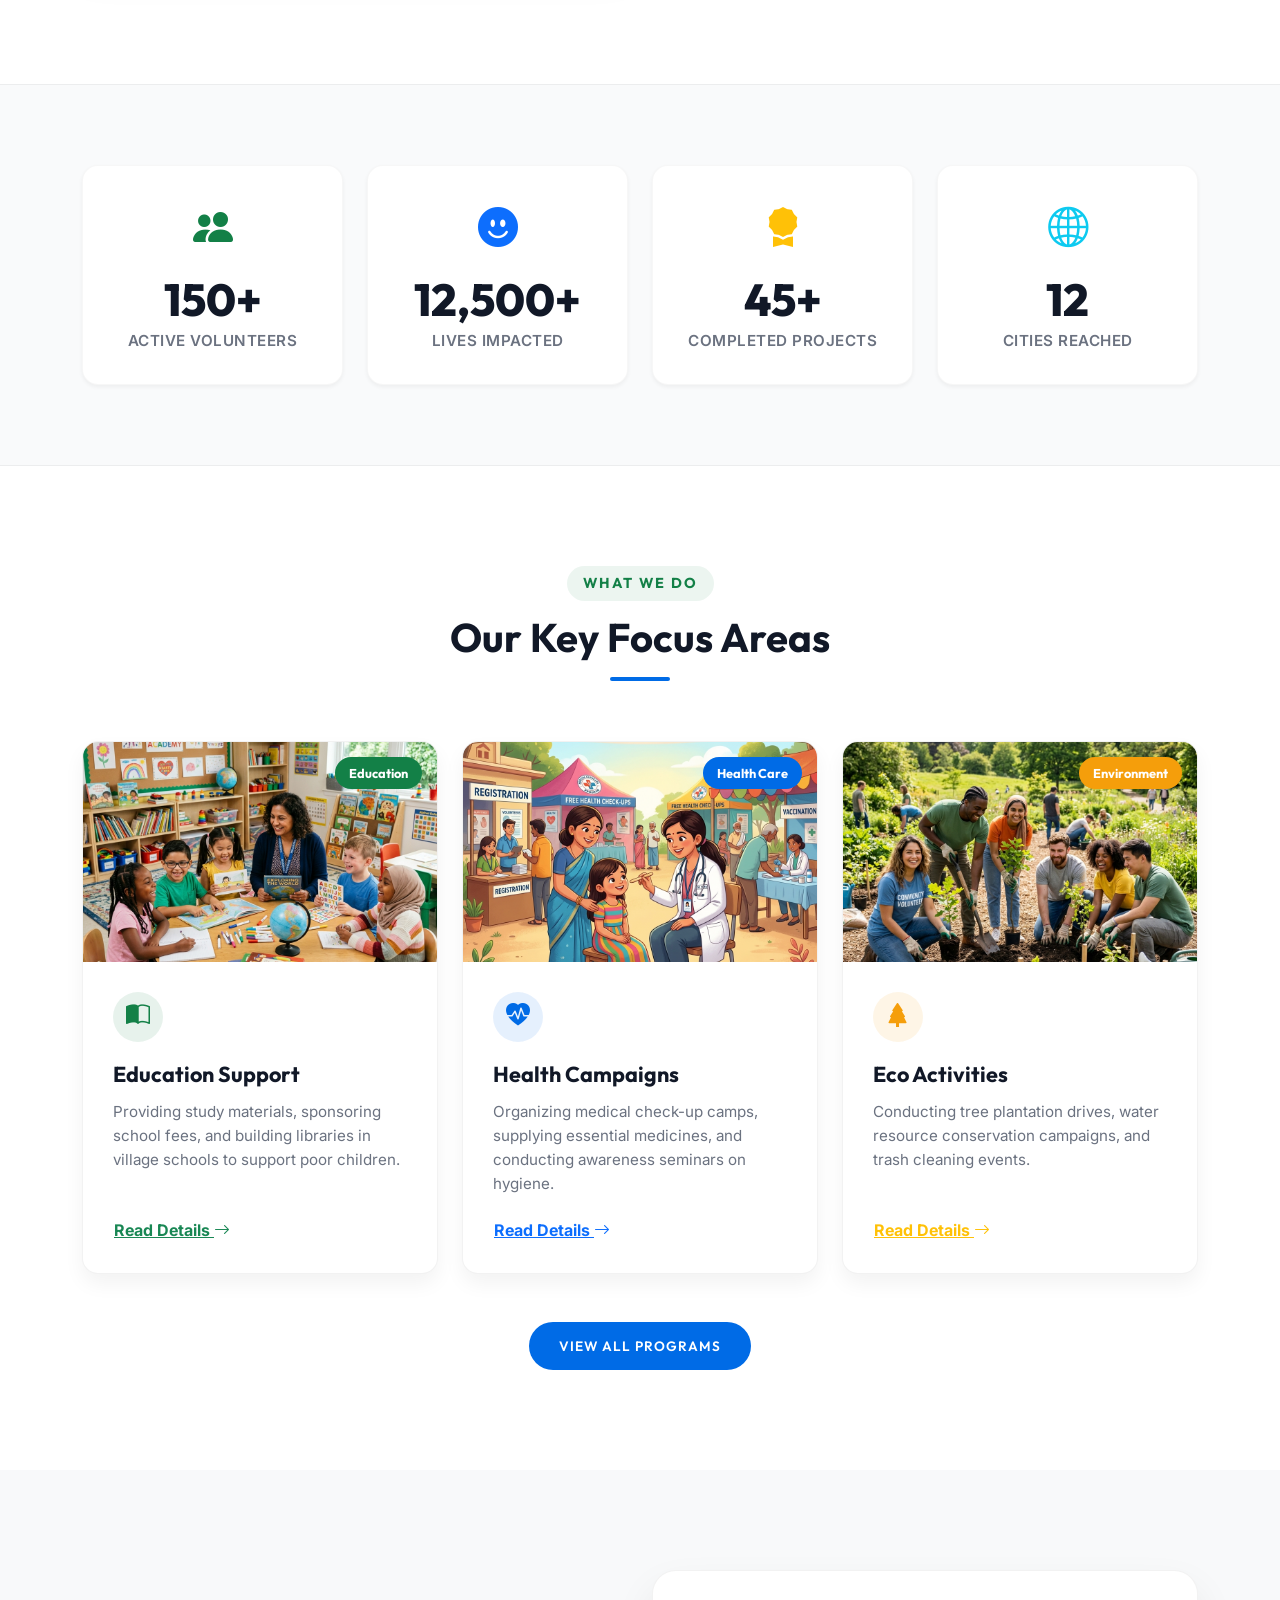
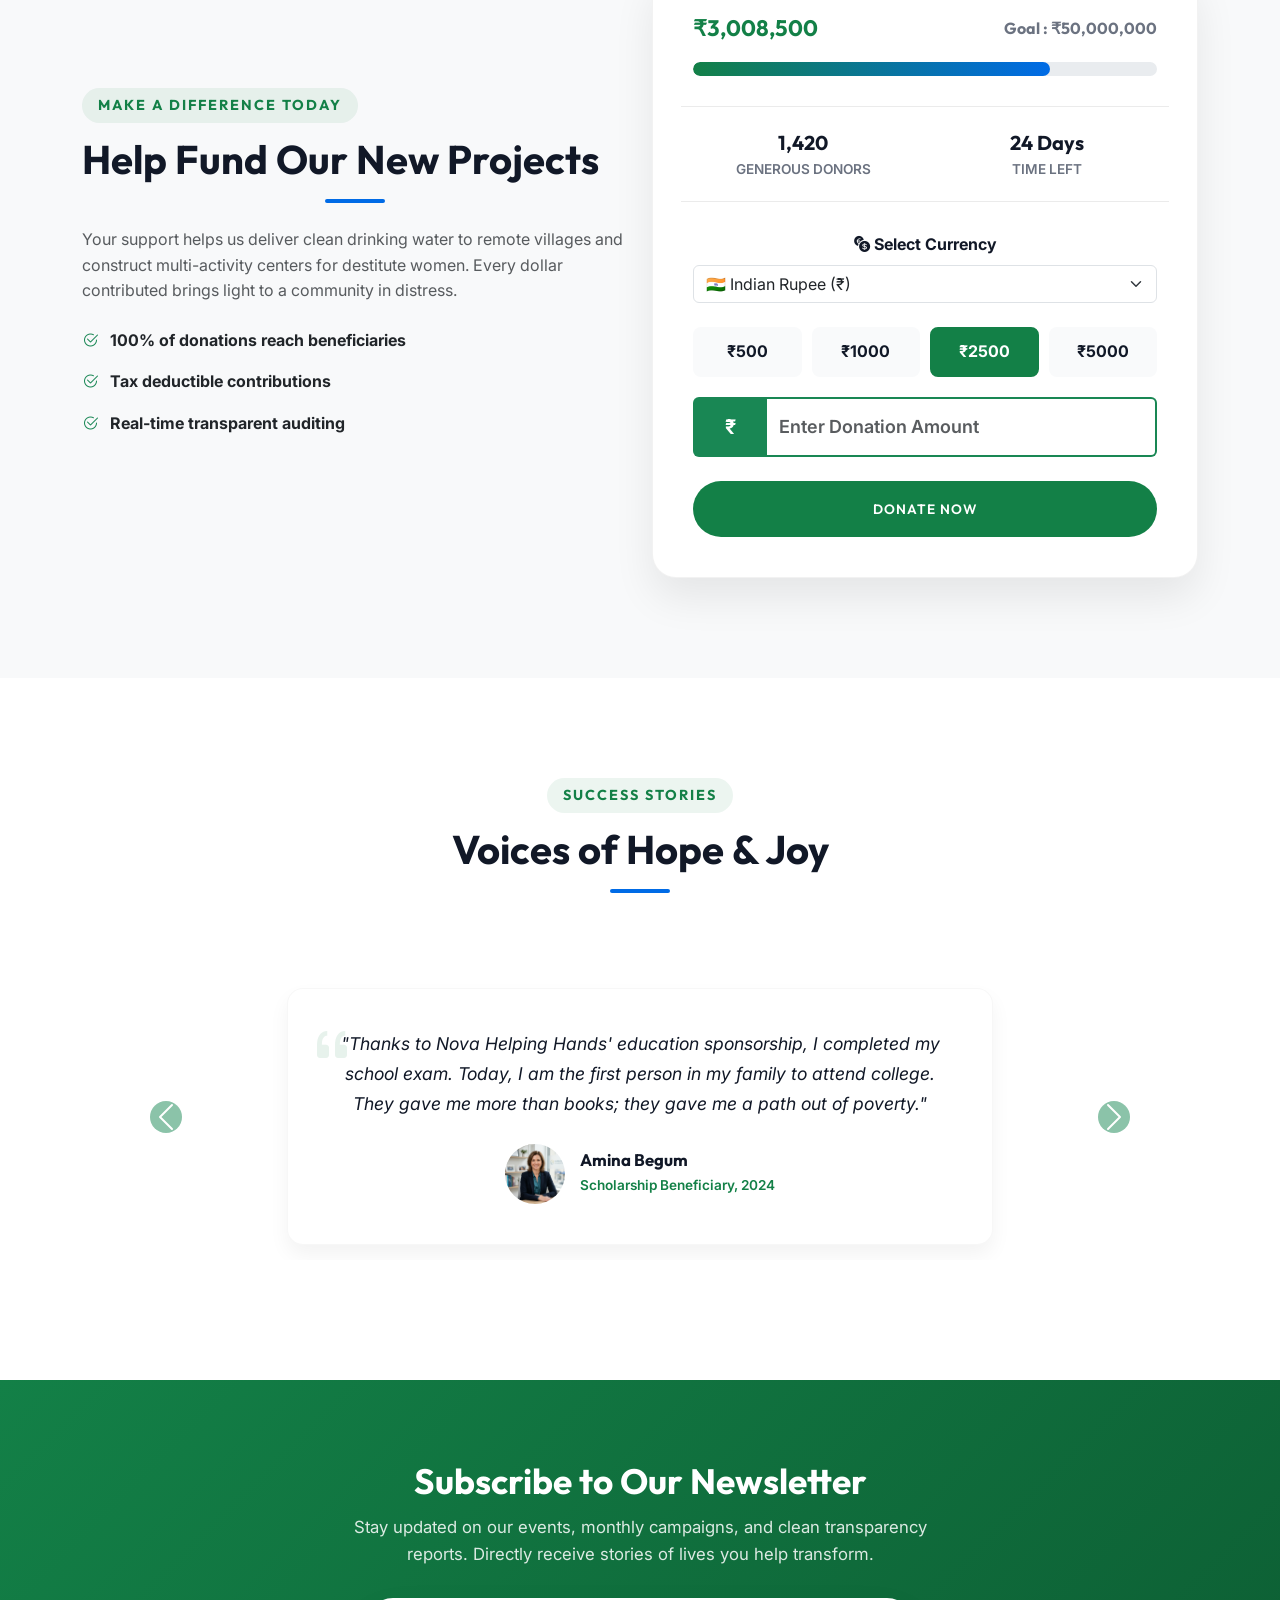
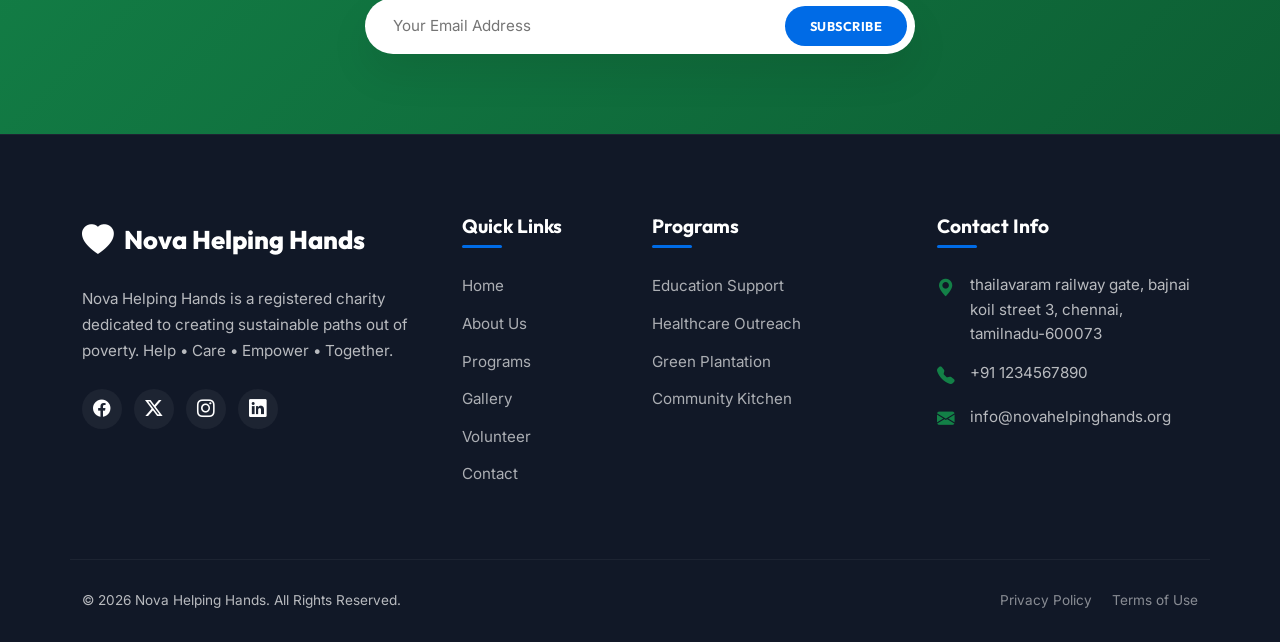
==== commit b9e3445e: "Merge branch 'main' of https://github.com/govardhan2308/nova-helping-hands" ====
--- a/index.html
+++ b/index.html
@@ -236,8 +236,8 @@
                 <div class="col-lg-6">
                     <div class="donation-box">
                         <div class="progress-header">
-                            <span class="progress-raised" id="raisedVal">₹30,08,500</span>
-                            <span class="progress-goal" id="goalVal">Goal: ₹5,00,00,000</span>
+                            <span class="progress-raised" id="raisedVal">$38,500</span>
+                            <span class="progress-goal" id="goalVal">Goal: $50,000</span>
                         </div>
                         <div class="progress-bar-custom-container">
                             <div class="progress-bar-custom" id="progressBar"></div>
@@ -253,6 +253,10 @@
                                 <div class="donation-stat-lbl">Time Left</div>
                             </div>
                         </div>
+
+
+                            
+                        </form>
 
                         <!-- Donation Form -->
 <form class="donation-form-wrapper" id="homeDonateForm">
@@ -338,6 +342,7 @@
     </button>
 
 </form>
+
                     </div>
                 </div>
             </div>
--- a/style.css
+++ b/style.css
@@ -1512,4 +1512,25 @@
 
     border-color:#198754;
 
-}+}
+
+
+.logo{
+    height:70px;
+    width:auto;
+}
+
+
+.logo{
+    height:90px;
+}
+
+.footer-logo{
+    height:70px;
+    width:auto;
+}
+
+.navbar-brand{
+    color: var(--primary-green);
+}
+
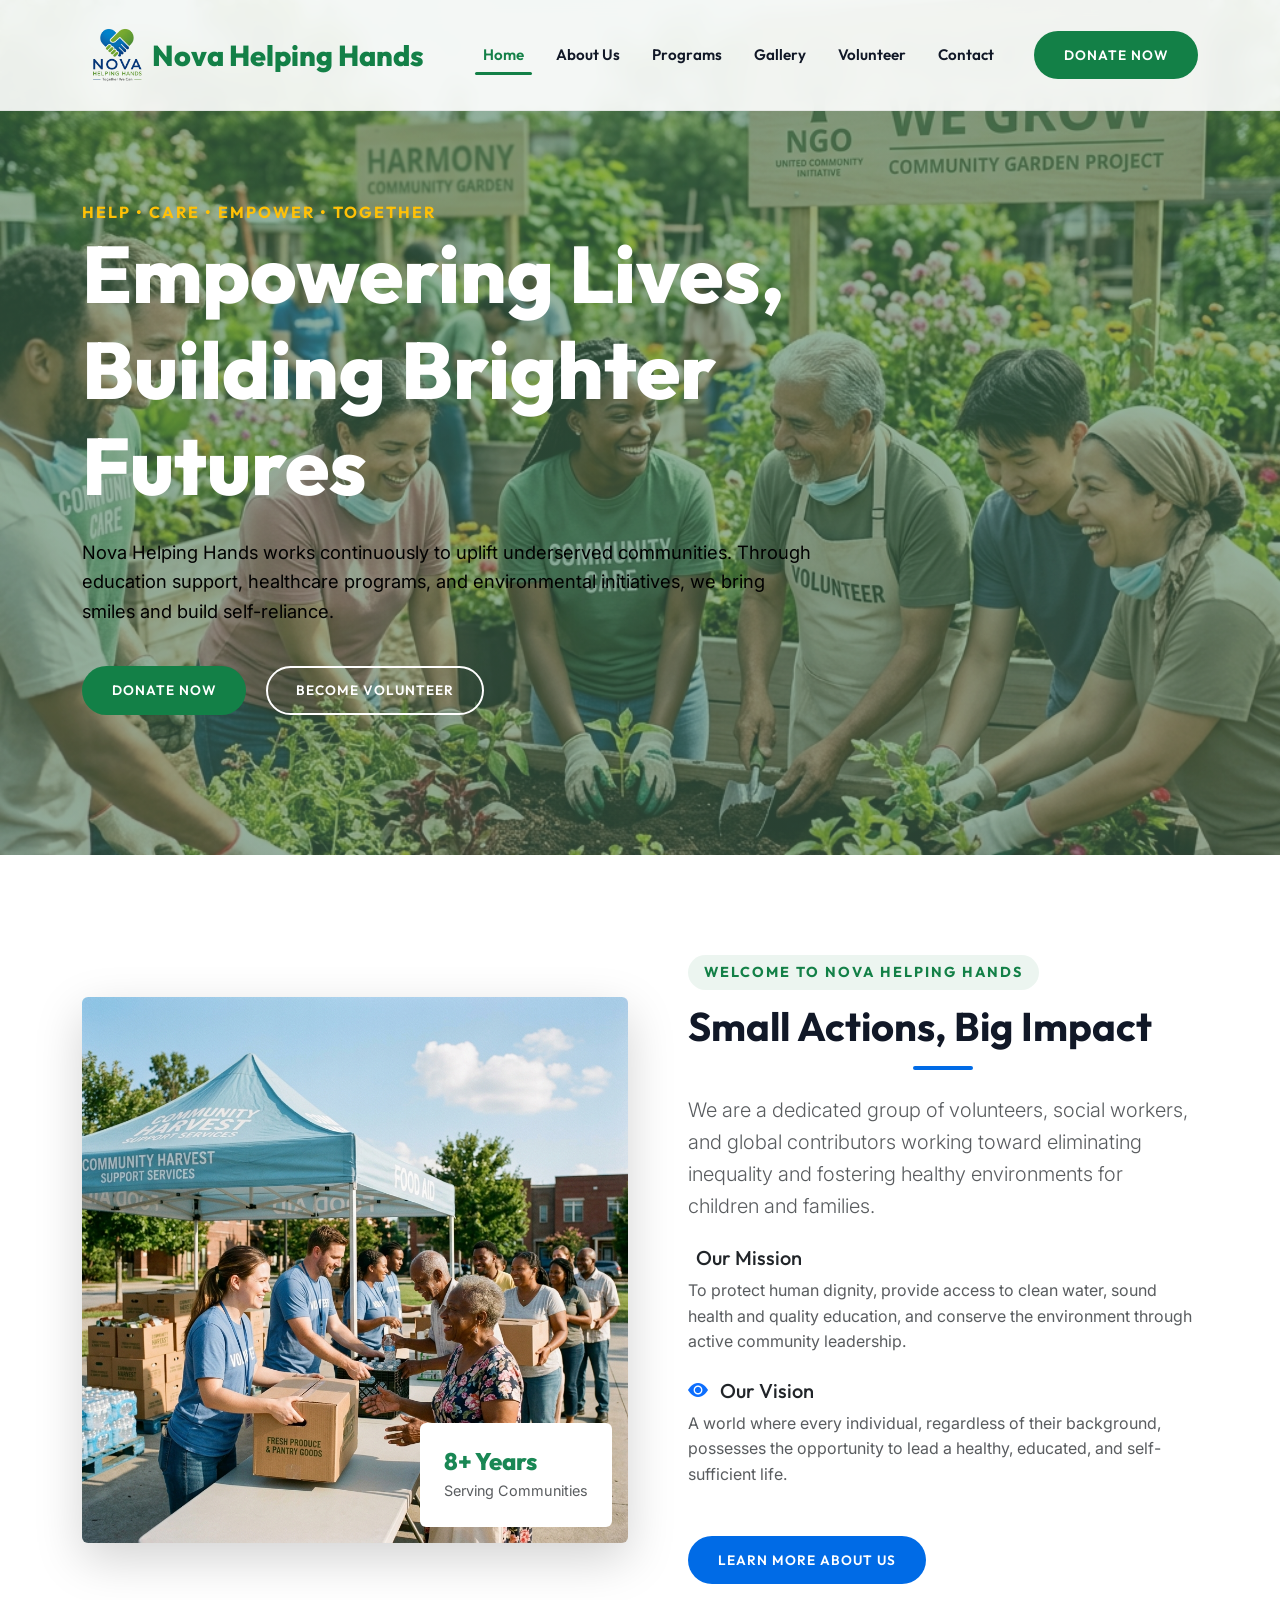
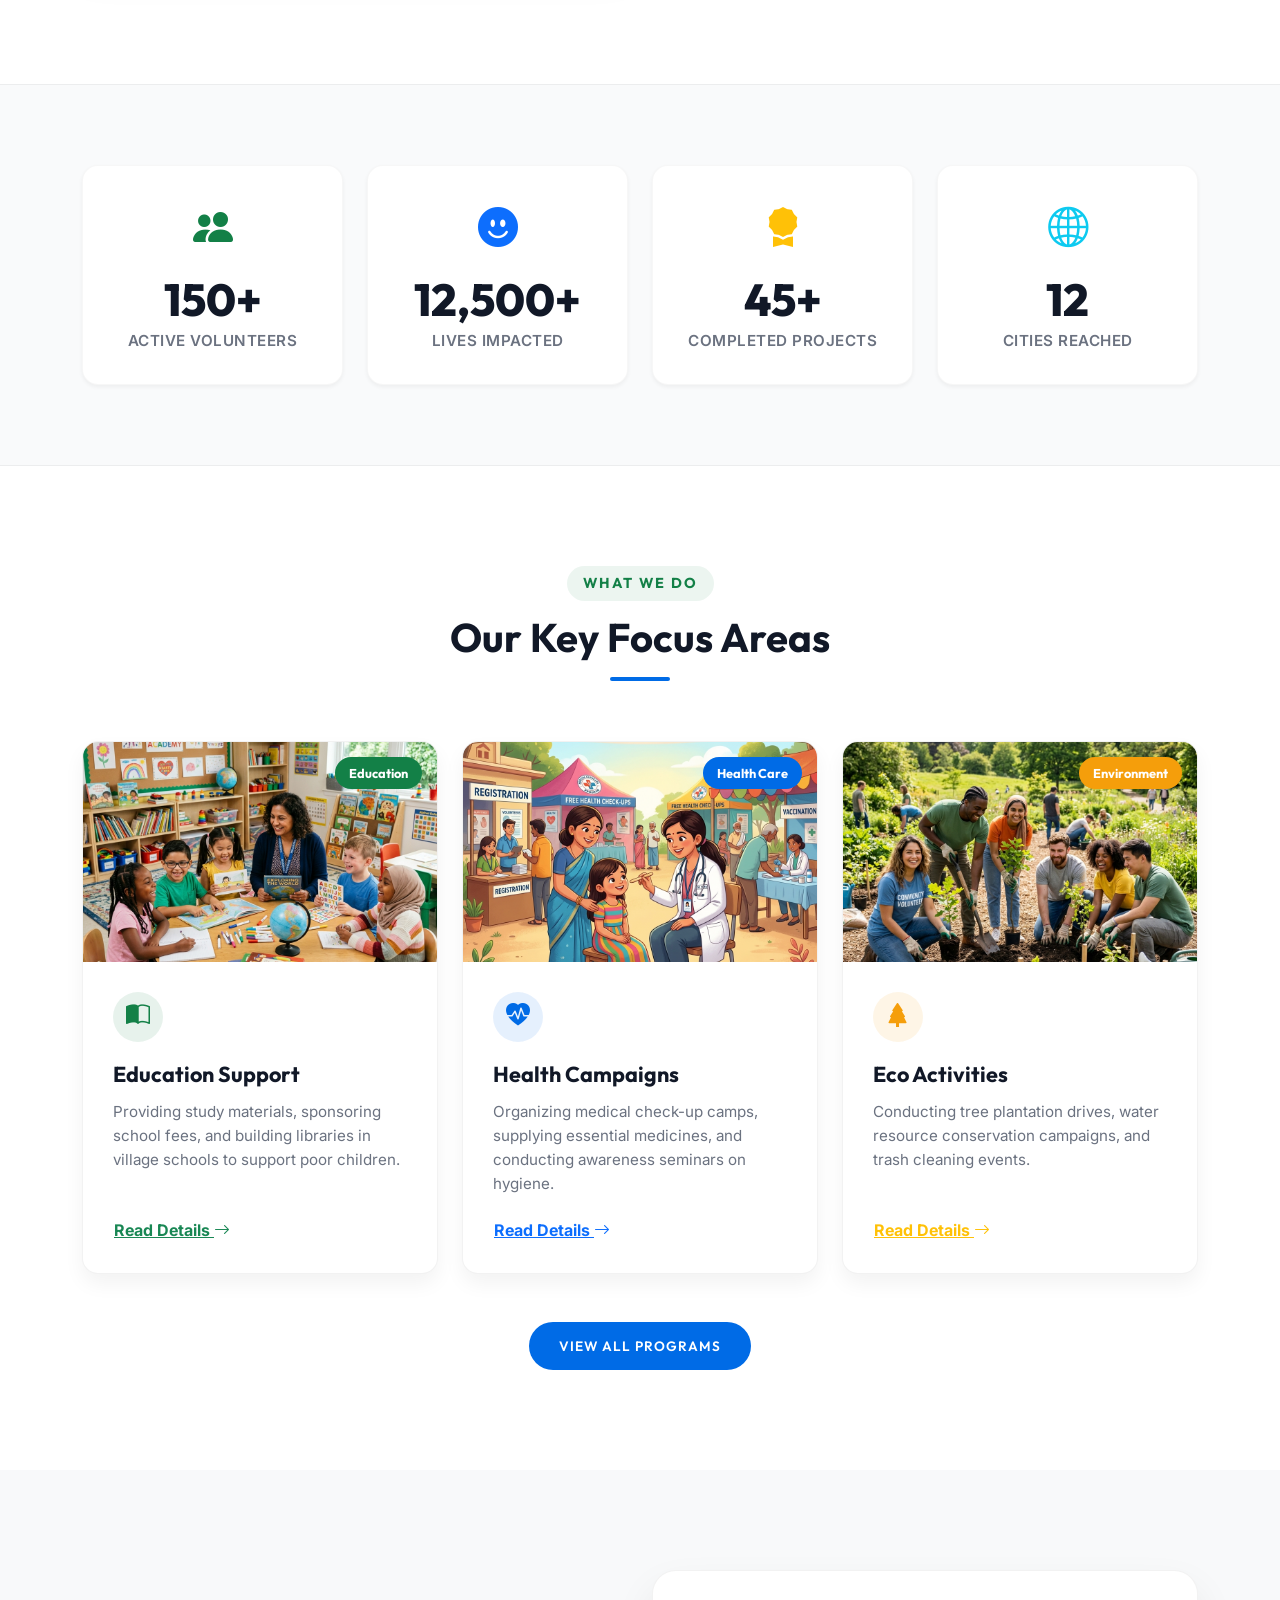
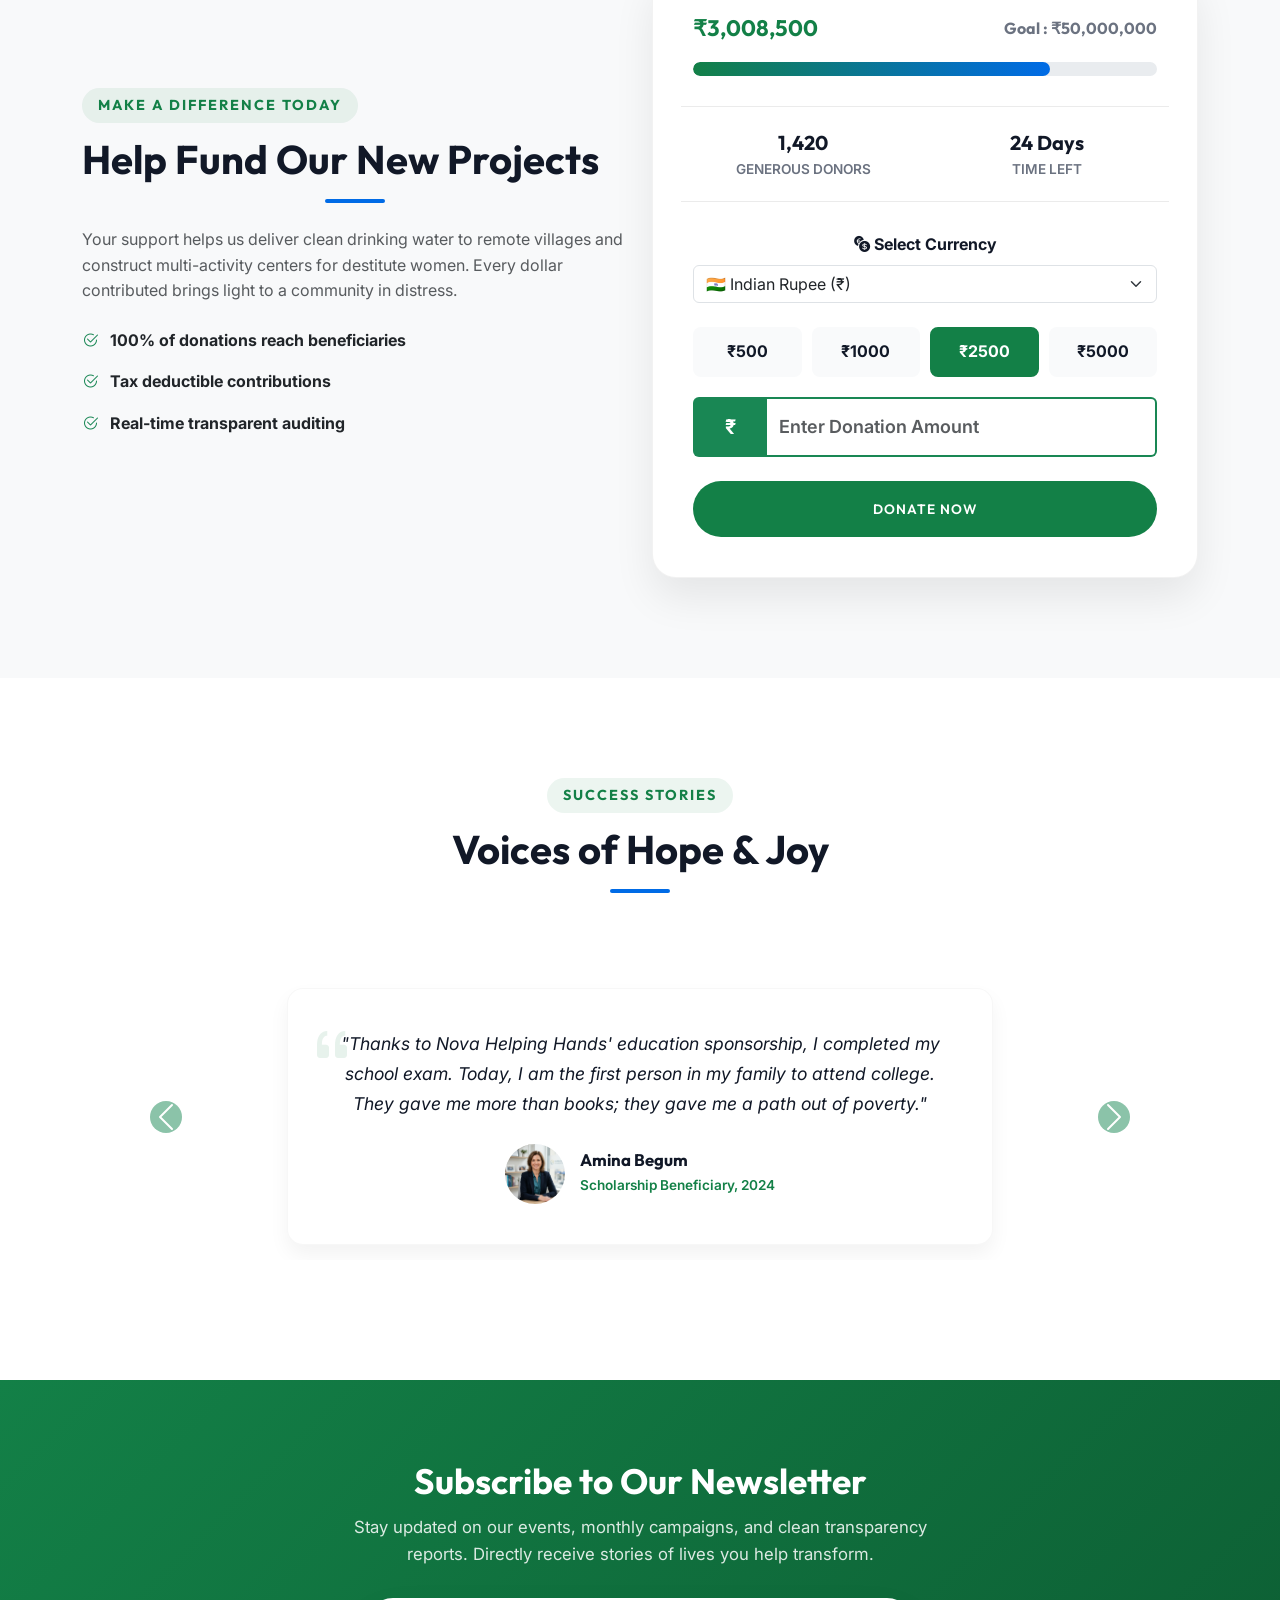
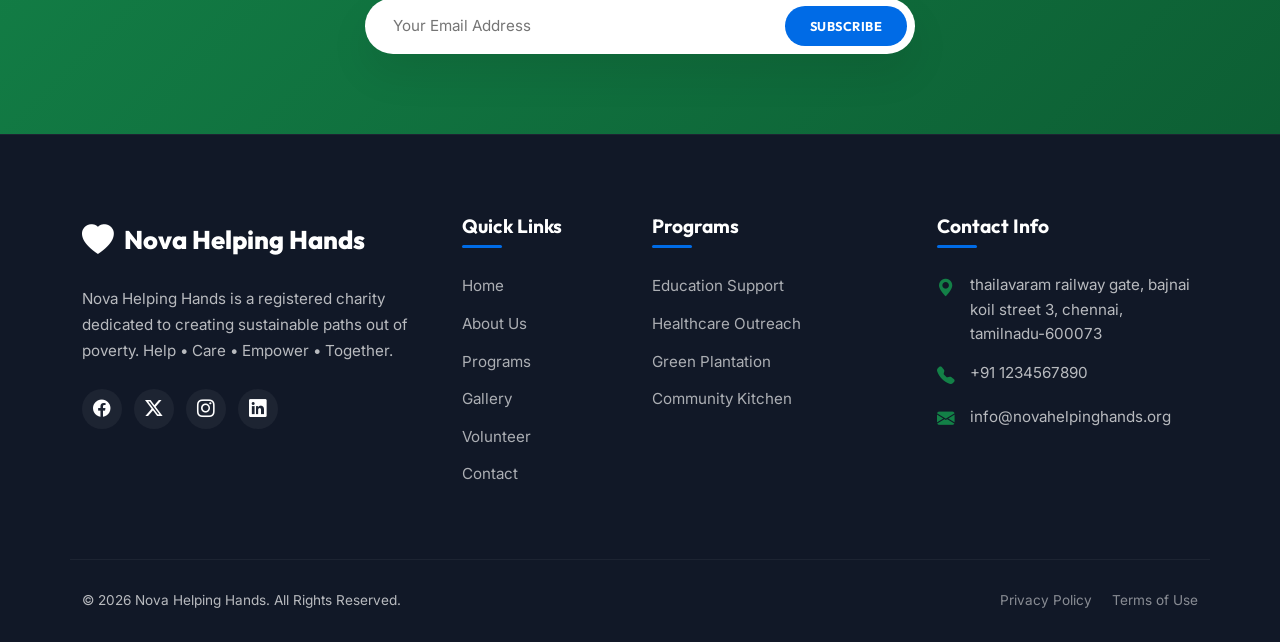
==== commit 429a63a0: "index update" ====
--- a/index.html
+++ b/index.html
@@ -14,7 +14,7 @@
     <!-- Bootstrap Icons -->
     <link href="https://cdn.jsdelivr.net/npm/bootstrap-icons@1.11.2/font/bootstrap-icons.min.css" rel="stylesheet">
     <!-- Custom Style Sheet -->
-    <link rel="stylesheet" href="style.css">
+    <link rel="stylesheet" href="assets/css/style.css">
 </head>
 <body>
 
@@ -60,7 +60,11 @@
     </nav>
 
     <!-- Hero Section -->
-    <section class="hero-section" style="background-image: url('assets/images/hero_banner.png');" id="heroSection">
+    <section class="hero-section"
+    style="background-image:
+    linear-gradient(rgba(10, 81, 33, 0.5), rgba(7, 61, 28, 0.5)),
+    url('assets/images/hero_banner.png');"
+    id="heroSection">
         <div class="hero-overlay"></div>
         <div class="container hero-content">
             <div class="row align-items-center">
@@ -494,6 +498,6 @@
     <!-- Bootstrap 5 JS Bundle -->
     <script src="https://cdn.jsdelivr.net/npm/bootstrap@5.3.2/dist/js/bootstrap.bundle.min.js"></script>
     <!-- Custom JavaScript -->
-    <script src="script.js"></script>
+    <script src="assets/js/script.js"></script>
 </body>
 </html>
--- a/assets/css/style.css
+++ b/assets/css/style.css
@@ -0,0 +1,1536 @@
+/* 
+========================================================================
+   NOVA HELPING HANDS - STYLESHEET
+   Tagline: Help • Care • Empower • Together
+========================================================================
+*/
+
+@import url('https://fonts.googleapis.com/css2?family=Inter:wght@300;400;500;600;700&family=Outfit:wght@300;400;500;600;700;800&display=swap');
+
+:root {
+    /* Color Palette */
+    --primary-green: #138047;
+    --primary-green-rgb: 35, 250, 200;
+    --secondary-blue: #006be6;
+    --secondary-blue-rgb: 0, 107, 230;
+    --accent-gold: #f59e0b;
+    --accent-gold-rgb: 245, 158, 11;
+    --dark-slate: #111827;
+    --dark-slate-rgb: 17, 24, 39;
+    --text-muted: #6b7280;
+    --bg-light: #f9fafb;
+    --white: #ffffff;
+    
+    /* Typography */
+    --font-headings: 'Outfit', sans-serif;
+    --font-body: 'Inter', sans-serif;
+    
+    /* Effects & Shadows */
+    --shadow-sm: 0 2px 4px rgba(0, 0, 0, 0.05);
+    --shadow-md: 0 10px 20px rgba(0, 0, 0, 0.05);
+    --shadow-lg: 0 20px 40px rgba(0, 0, 0, 0.08);
+    --card-shadow: 0 12px 30px rgba(0, 0, 0, 0.06);
+    --transition-smooth: all 0.3s cubic-bezier(0.4, 0, 0.2, 1);
+    --border-radius-sm: 8px;
+    --border-radius-md: 16px;
+    --border-radius-lg: 24px;
+}
+
+/* Global Reset & Base Styles */
+body {
+    font-family: var(--font-body);
+    background-color: var(--white);
+    color: var(--dark-slate);
+    overflow-x: hidden;
+    line-height: 1.6;
+}
+
+h1, h2, h3, h4, h5, h6 {
+    font-family: var(--font-headings);
+    font-weight: 700;
+    color: var(--dark-slate);
+}
+
+a {
+    color: var(--secondary-blue);
+    text-decoration: none;
+    transition: var(--transition-smooth);
+}
+
+a:hover {
+    color: var(--primary-green);
+}
+
+.section-padding {
+    padding: 100px 0;
+}
+
+@media (max-width: 768px) {
+    .section-padding {
+        padding: 60px 0;
+    }
+}
+
+/* Section Header Utility */
+.section-header {
+    text-align: center;
+    margin-bottom: 60px;
+}
+
+.section-header .subtitle {
+    font-family: var(--font-headings);
+    text-transform: uppercase;
+    font-weight: 700;
+    letter-spacing: 2px;
+    color: var(--primary-green);
+    font-size: 0.9rem;
+    display: inline-block;
+    padding: 6px 16px;
+    background: rgba(19, 128, 71, 0.08);
+    border-radius: 50px;
+    margin-bottom: 12px;
+}
+
+.section-header h2 {
+    font-size: 2.5rem;
+    position: relative;
+    padding-bottom: 20px;
+    margin-bottom: 15px;
+}
+
+.section-header h2::after {
+    content: '';
+    position: absolute;
+    bottom: 0;
+    left: 50%;
+    transform: translateX(-50%);
+    width: 60px;
+    height: 4px;
+    background: var(--secondary-blue);
+    border-radius: 2px;
+}
+
+/* Custom Buttons */
+.btn-custom {
+    padding: 12px 28px;
+    font-family: var(--font-headings);
+    font-weight: 600;
+    border-radius: 50px;
+    transition: var(--transition-smooth);
+    text-transform: uppercase;
+    font-size: 0.85rem;
+    letter-spacing: 1px;
+    border: 2px solid transparent;
+}
+
+.btn-custom-primary {
+    background-color: var(--primary-green);
+    color: var(--white);
+}
+
+.btn-custom-primary:hover {
+    background-color: transparent;
+    color: var(--primary-green);
+    border-color: var(--primary-green);
+    transform: translateY(-3px);
+    box-shadow: 0 10px 20px rgba(19, 128, 71, 0.15);
+}
+
+.btn-custom-secondary {
+    background-color: var(--secondary-blue);
+    color: var(--white);
+}
+
+.btn-custom-secondary:hover {
+    background-color: transparent;
+    color: var(--secondary-blue);
+    border-color: var(--secondary-blue);
+    transform: translateY(-3px);
+    box-shadow: 0 10px 20px rgba(0, 107, 230, 0.15);
+}
+
+.btn-custom-outline-white {
+    background-color: transparent;
+    color: var(--white);
+    border-color: var(--white);
+}
+
+.btn-custom-outline-white:hover {
+    background-color: var(--white);
+    color: var(--dark-slate);
+    transform: translateY(-3px);
+}
+
+/* Header & Glassmorphic Navigation */
+.navbar-custom {
+    background-color: rgba(255, 255, 255, 0.9);
+    backdrop-filter: blur(10px);
+    -webkit-backdrop-filter: blur(10px);
+    border-bottom: 1px solid rgba(0, 0, 0, 0.05);
+    padding: 15px 0;
+    transition: var(--transition-smooth);
+}
+
+.navbar-custom.scrolled {
+    padding: 10px 0;
+    box-shadow: var(--shadow-md);
+}
+
+.navbar-brand {
+    display: flex;
+    align-items: center;
+    font-family: var(--font-headings);
+    font-weight: 800;
+    font-size: 1.8rem;
+}
+
+.navbar-brand span.first-word {
+    color: var(--primary-green);
+}
+
+.navbar-brand span.second-word {
+    color: var(--secondary-blue);
+    margin-left: 5px;
+}
+
+.logo-icon {
+    font-size: 1.99rem;
+    color: var(--primary-green);
+    margin-right: 10px;
+    animation: pulse 2s infinite;
+}
+
+.nav-link-custom {
+    font-family: var(--font-headings);
+    font-weight: 600;
+    color: var(--dark-slate);
+    margin: 0 8px;
+    position: relative;
+    padding: 8px 0;
+    transition: var(--transition-smooth);
+    font-size: 0.95rem;
+}
+
+.nav-link-custom:hover, 
+.nav-link-custom.active {
+    color: var(--primary-green) !important;
+}
+
+.nav-link-custom::after {
+    content: '';
+    position: absolute;
+    width: 0;
+    height: 3px;
+    bottom: 0;
+    left: 0;
+    background-color: var(--primary-green);
+    transition: var(--transition-smooth);
+    border-radius: 4px;
+}
+
+.nav-link-custom:hover::after,
+.nav-link-custom.active::after {
+    width: 100%;
+}
+
+.navbar-toggler {
+    border: none;
+    outline: none !important;
+    padding: 5px;
+}
+
+.navbar-toggler:focus {
+    box-shadow: none;
+}
+
+.navbar-toggler-icon {
+    background-image: url("data:image/svg+xml,%3csvg xmlns='http://www.w3.org/2000/svg' viewBox='0 0 30 30'%3e%3cpath stroke='rgba%2817, 24, 39, 0.8%29' stroke-width='2' stroke-linecap='round' stroke-miterlimit='10' d='M4 7h22M4 15h22M4 23h22'/%3e%3c/svg%3e");
+}
+
+/* Hero Section */
+.hero-section {
+    position: relative;
+    padding: 180px 0 120px;
+    min-height: 95vh;
+    display: flex;
+    align-items: center;
+    background-size: cover;
+    background-position: center;
+    background-attachment: fixed;
+}
+
+.hero-overlay {
+    position: absolute;
+    top: 0;
+    left: 0;
+    width: 100%;
+    height: 100%;
+    background: rgba(255,255,255,0.15);
+    z-index: 1;
+}
+
+.hero-content {
+    position: relative;
+    z-index: 2;
+    color: #000000;
+}
+
+.hero-tagline {
+    font-family: var(--font-headings);
+    color: #FFC107;
+    font-weight: 700;
+    letter-spacing: 2px;
+    text-transform: uppercase;
+    margin-bottom: 20px;
+    animation: fadeInUp 1s ease;
+}
+
+.hero-title {
+    font-size: 5rem;
+    font-weight: 800;
+    line-height: 1.2;
+    margin-bottom: 24px;
+    color: #ffffff;
+    animation: fadeInUp 1s ease 0.2s;
+    animation-fill-mode: both;
+    color: var(--white);
+}
+
+@media (max-width: 768px) {
+    .hero-title {
+        font-size: 2.5rem;
+    }
+    .hero-section {
+        padding: 130px 0 80px;
+        min-height: auto;
+        background-attachment: scroll;
+    }
+}
+
+.hero-desc {
+    font-size: 1.15rem;
+<<<<<<< HEAD
+    color: #ffffff;
+=======
+    color:var(--white);
+>>>>>>> 44ff7cde4dd8a9a59bfb22ada0d6d32b72dc0f95
+    max-width: 600px;
+    margin-bottom: 40px;
+    animation: fadeInUp 1s ease 0.4s;
+    animation-fill-mode: both;
+}
+
+.hero-btns {
+    animation: fadeInUp 1s ease 0.6s;
+    animation-fill-mode: both;
+}
+
+/* Page Header Sections (Sub-pages) */
+.page-header {
+    position: relative;
+    padding: 140px 0 80px;
+    background-size: cover;
+    background-position: center;
+    color: var(--white);
+    text-align: center;
+}
+
+.page-header-overlay {
+    position: absolute;
+    top: 0;
+    left: 0;
+    width: 100%;
+    height: 100%;
+    background: linear-gradient(to right, rgba(17, 24, 39, 0.9), rgba(19, 128, 71, 0.7));
+    z-index: 1;
+}
+
+.page-header-content {
+    position: relative;
+    z-index: 2;
+}
+
+.page-header h1 {
+    font-size: 3rem;
+    margin-bottom: 10px;
+    color: var(--white);
+}
+
+.breadcrumb-custom {
+    display: flex;
+    justify-content: center;
+    list-style: none;
+    padding: 0;
+    margin: 0;
+    font-family: var(--font-headings);
+    font-weight: 500;
+}
+
+.breadcrumb-custom-item {
+    color: rgba(255, 255, 255, 0.7);
+}
+
+.breadcrumb-custom-item + .breadcrumb-custom-item::before {
+    content: "•";
+    padding: 0 10px;
+    color: var(--accent-gold);
+}
+
+.breadcrumb-custom-item a {
+    color: var(--white);
+}
+
+.breadcrumb-custom-item a:hover {
+    color: var(--accent-gold);
+}
+
+/* Statistics Section */
+.stats-section {
+    background-color: var(--bg-light);
+    padding: 80px 0;
+    border-top: 1px solid rgba(0, 0, 0, 0.05);
+    border-bottom: 1px solid rgba(0, 0, 0, 0.05);
+}
+
+.stat-card {
+    background: var(--white);
+    border-radius: var(--border-radius-md);
+    padding: 30px 20px;
+    text-align: center;
+    box-shadow: var(--shadow-sm);
+    transition: var(--transition-smooth);
+    border: 1px solid rgba(0, 0, 0, 0.03);
+    height: 100%;
+}
+
+.stat-card:hover {
+    transform: translateY(-8px);
+    box-shadow: var(--shadow-lg);
+    border-color: rgba(19, 128, 71, 0.2);
+}
+
+.stat-icon {
+    font-size: 2.5rem;
+    color: var(--primary-green);
+    margin-bottom: 15px;
+    display: inline-block;
+}
+
+.stat-count {
+    font-size: 2.8rem;
+    font-weight: 800;
+    color: var(--dark-slate);
+    line-height: 1.1;
+    margin-bottom: 5px;
+    font-family: var(--font-headings);
+}
+
+.stat-label {
+    font-size: 0.95rem;
+    color: var(--text-muted);
+    font-weight: 600;
+    text-transform: uppercase;
+    letter-spacing: 0.5px;
+}
+
+/* Premium Program Cards */
+.program-card {
+    background: var(--white);
+    border-radius: var(--border-radius-md);
+    overflow: hidden;
+    box-shadow: var(--shadow-md);
+    transition: var(--transition-smooth);
+    border: 1px solid rgba(0,0,0,0.05);
+    height: 100%;
+    display: flex;
+    flex-direction: column;
+}
+
+.program-card:hover {
+    transform: translateY(-10px);
+    box-shadow: var(--shadow-lg);
+}
+
+.program-img-wrapper {
+    position: relative;
+    overflow: hidden;
+    height: 220px;
+}
+
+.program-img {
+    width: 100%;
+    height: 100%;
+    object-fit: cover;
+    transition: var(--transition-smooth);
+}
+
+.program-card:hover .program-img {
+    transform: scale(1.1);
+}
+
+.program-tag {
+    position: absolute;
+    top: 15px;
+    right: 15px;
+    background-color: var(--primary-green);
+    color: var(--white);
+    padding: 6px 14px;
+    font-size: 0.8rem;
+    font-weight: 700;
+    border-radius: 50px;
+    font-family: var(--font-headings);
+}
+
+.program-content {
+    padding: 30px;
+    flex-grow: 1;
+    display: flex;
+    flex-direction: column;
+}
+
+.program-icon-badge {
+    width: 50px;
+    height: 50px;
+    border-radius: 50px;
+    background-color: rgba(19, 128, 71, 0.1);
+    color: var(--primary-green);
+    display: flex;
+    align-items: center;
+    justify-content: center;
+    font-size: 1.5rem;
+    margin-bottom: 20px;
+}
+
+.program-card:hover .program-icon-badge {
+    background-color: var(--primary-green);
+    color: var(--white);
+    transition: var(--transition-smooth);
+}
+
+.program-title {
+    font-size: 1.35rem;
+    margin-bottom: 12px;
+}
+
+.program-desc {
+    color: var(--text-muted);
+    font-size: 0.95rem;
+    margin-bottom: 20px;
+    flex-grow: 1;
+}
+
+/* Donation Interactive Progress Section */
+.donation-box {
+    background: var(--white);
+    border-radius: var(--border-radius-lg);
+    box-shadow: var(--shadow-lg);
+    padding: 40px;
+    border: 1px solid rgba(0, 0, 0, 0.05);
+}
+
+.progress-header {
+    display: flex;
+    justify-content: space-between;
+    align-items: center;
+    margin-bottom: 15px;
+    font-family: var(--font-headings);
+    font-weight: 700;
+}
+
+.progress-raised {
+    color: var(--primary-green);
+    font-size: 1.4rem;
+}
+
+.progress-goal {
+    color: var(--text-muted);
+    font-size: 1rem;
+}
+
+.progress-bar-custom-container {
+    background: #e9ecef;
+    height: 14px;
+    border-radius: 50px;
+    overflow: hidden;
+    margin-bottom: 30px;
+    position: relative;
+}
+
+.progress-bar-custom {
+    height: 100%;
+    background: linear-gradient(90deg, var(--primary-green), var(--secondary-blue));
+    width: 77%; /* Initial hardcoded starting value */
+    border-radius: 50px;
+    transition: width 1.5s cubic-bezier(0.4, 0, 0.2, 1);
+    position: relative;
+}
+
+.donation-stats-row {
+    border-top: 1px solid rgba(0, 0, 0, 0.08);
+    border-bottom: 1px solid rgba(0, 0, 0, 0.08);
+    padding: 20px 0;
+    margin-bottom: 30px;
+}
+
+.donation-stat-col {
+    text-align: center;
+}
+
+.donation-stat-val {
+    font-size: 1.25rem;
+    font-weight: 700;
+    font-family: var(--font-headings);
+}
+
+.donation-stat-lbl {
+    font-size: 0.85rem;
+    color: var(--text-muted);
+    text-transform: uppercase;
+    font-weight: 600;
+}
+
+/* Quick Donation Selector Form */
+.donation-form-wrapper {
+    text-align: center;
+}
+
+.donation-preset-container {
+    display: flex;
+    justify-content: space-between;
+    gap: 10px;
+    margin-bottom: 20px;
+}
+
+.btn-preset {
+    flex: 1;
+    background-color: var(--bg-light);
+    border: 2px solid transparent;
+    padding: 10px;
+    font-weight: 700;
+    border-radius: var(--border-radius-sm);
+    color: var(--dark-slate);
+    transition: var(--transition-smooth);
+}
+
+.btn-preset.active,
+.btn-preset:hover {
+    background-color: var(--primary-green);
+    color: var(--white);
+    border-color: var(--primary-green);
+}
+
+.custom-donation-input-grp {
+    position: relative;
+    margin-bottom: 25px;
+}
+
+.custom-donation-input-grp .currency-symbol {
+    position: absolute;
+    left: 20px;
+    top: 50%;
+    transform: translateY(-50%);
+    font-weight: 700;
+    color: var(--text-muted);
+    font-size: 1.1rem;
+}
+
+.custom-donation-input-grp input {
+    width: 100%;
+    padding: 12px 20px 12px 40px;
+    border-radius: 50px;
+    border: 2px solid #e5e7eb;
+    font-weight: 700;
+    outline: none;
+    font-size: 1.1rem;
+    transition: var(--transition-smooth);
+}
+
+.custom-donation-input-grp input:focus {
+    border-color: var(--secondary-blue);
+    box-shadow: 0 0 10px rgba(0, 107, 230, 0.1);
+}
+
+/* Success Stories / Testimonials */
+.testimonial-carousel {
+    padding: 20px 0;
+}
+
+.testimonial-card {
+    background-color: var(--white);
+    border-radius: var(--border-radius-md);
+    box-shadow: var(--shadow-md);
+    padding: 40px;
+    margin: 15px;
+    text-align: center;
+    position: relative;
+    border: 1px solid rgba(0,0,0,0.03);
+}
+
+.testimonial-quote-icon {
+    font-size: 3rem;
+    color: rgba(19, 128, 71, 0.1);
+    position: absolute;
+    top: 20px;
+    left: 20px;
+}
+
+.testimonial-text {
+    font-size: 1.1rem;
+    font-style: italic;
+    color: var(--dark-slate);
+    margin-bottom: 25px;
+    line-height: 1.7;
+}
+
+.testimonial-author {
+    display: flex;
+    align-items: center;
+    justify-content: center;
+    gap: 15px;
+}
+
+.testimonial-avatar {
+    width: 60px;
+    height: 60px;
+    border-radius: 50px;
+    object-fit: cover;
+}
+
+.testimonial-author-name {
+    font-family: var(--font-headings);
+    font-weight: 700;
+    color: var(--dark-slate);
+    font-size: 1.05rem;
+    margin-bottom: 2px;
+    text-align: left;
+}
+
+.testimonial-author-role {
+    font-size: 0.85rem;
+    color: var(--primary-green);
+    font-weight: 600;
+    text-align: left;
+}
+
+/* Timeline CSS (About Us) */
+.timeline-container {
+    position: relative;
+    max-width: 1000px;
+    margin: 0 auto;
+    padding: 40px 0;
+}
+
+.timeline-container::after {
+    content: '';
+    position: absolute;
+    width: 4px;
+    background-color: #e5e7eb;
+    top: 0;
+    bottom: 0;
+    left: 50%;
+    transform: translateX(-50%);
+    border-radius: 2px;
+}
+
+@media (max-width: 768px) {
+    .timeline-container::after {
+        left: 31px;
+    }
+}
+
+.timeline-item {
+    padding: 10px 40px;
+    position: relative;
+    background-color: inherit;
+    width: 50%;
+}
+
+.timeline-item::after {
+    content: '';
+    position: absolute;
+    width: 20px;
+    height: 20px;
+    right: -10px;
+    background-color: var(--white);
+    border: 4px solid var(--primary-green);
+    top: 25px;
+    border-radius: 50%;
+    z-index: 1;
+    transition: var(--transition-smooth);
+}
+
+.timeline-item:hover::after {
+    background-color: var(--primary-green);
+    transform: scale(1.2);
+}
+
+.timeline-left {
+    left: 0;
+}
+
+.timeline-right {
+    left: 50%;
+}
+
+.timeline-right::after {
+    left: -10px;
+}
+
+@media (max-width: 768px) {
+    .timeline-item {
+        width: 100%;
+        padding-left: 70px;
+        padding-right: 25px;
+    }
+    .timeline-item::after {
+        left: 21px !important;
+        top: 25px;
+    }
+    .timeline-right {
+        left: 0;
+    }
+}
+
+.timeline-content {
+    padding: 30px;
+    background-color: var(--white);
+    position: relative;
+    border-radius: var(--border-radius-md);
+    box-shadow: var(--shadow-md);
+    border: 1px solid rgba(0, 0, 0, 0.04);
+    transition: var(--transition-smooth);
+}
+
+.timeline-content:hover {
+    box-shadow: var(--shadow-lg);
+    border-color: rgba(0, 107, 230, 0.2);
+}
+
+.timeline-year {
+    font-family: var(--font-headings);
+    font-size: 1.4rem;
+    font-weight: 800;
+    color: var(--secondary-blue);
+    margin-bottom: 8px;
+}
+
+.timeline-title {
+    font-size: 1.15rem;
+    margin-bottom: 10px;
+}
+
+.timeline-desc {
+    color: var(--text-muted);
+    font-size: 0.9rem;
+    margin-bottom: 0;
+}
+
+/* Vision / Mission Cards (About Us) */
+.values-card {
+    background-color: var(--white);
+    border-radius: var(--border-radius-md);
+    padding: 40px;
+    height: 100%;
+    box-shadow: var(--shadow-md);
+    border: 1px solid rgba(0,0,0,0.03);
+    position: relative;
+    overflow: hidden;
+}
+
+.values-card::before {
+    content: '';
+    position: absolute;
+    top: 0;
+    left: 0;
+    width: 6px;
+    height: 100%;
+}
+
+.values-card-vision::before {
+    background-color: var(--secondary-blue);
+}
+
+.values-card-mission::before {
+    background-color: var(--primary-green);
+}
+
+.values-icon {
+    font-size: 3rem;
+    margin-bottom: 25px;
+}
+
+.values-card-vision .values-icon {
+    color: var(--secondary-blue);
+}
+
+.values-card-mission .values-icon {
+    color: var(--primary-green);
+}
+
+/* Founder Details */
+.founder-card {
+    background-color: var(--bg-light);
+    border-radius: var(--border-radius-lg);
+    overflow: hidden;
+    box-shadow: var(--shadow-lg);
+    border: 1px solid rgba(0,0,0,0.03);
+}
+
+.founder-img-col {
+    padding: 0;
+    position: relative;
+    min-height: 350px;
+}
+
+.founder-img {
+    width: 100%;
+    height: 100%;
+    object-fit: cover;
+    position: absolute;
+    top: 0;
+    left: 0;
+}
+
+.founder-info {
+    padding: 50px;
+}
+
+@media (max-width: 768px) {
+    .founder-info {
+        padding: 30px;
+    }
+}
+
+.founder-name {
+    font-size: 2.2rem;
+    margin-bottom: 5px;
+}
+
+.founder-role {
+    font-family: var(--font-headings);
+    color: var(--primary-green);
+    font-weight: 700;
+    letter-spacing: 1px;
+    text-transform: uppercase;
+    font-size: 0.9rem;
+    margin-bottom: 25px;
+}
+
+.founder-quote {
+    font-style: italic;
+    color: var(--dark-slate);
+    border-left: 4px solid var(--secondary-blue);
+    padding-left: 20px;
+    margin-bottom: 25px;
+    font-size: 1.1rem;
+}
+
+.founder-signature {
+    font-family: var(--font-headings);
+    font-weight: 700;
+    font-size: 1.1rem;
+}
+
+/* Gallery Grid Filters & Hover Overlay */
+.gallery-filters {
+    margin-bottom: 40px;
+}
+
+.filter-btn {
+    background-color: transparent;
+    border: 1px solid #e5e7eb;
+    padding: 8px 24px;
+    font-family: var(--font-headings);
+    font-weight: 600;
+    border-radius: 50px;
+    color: var(--dark-slate);
+    margin: 5px;
+    transition: var(--transition-smooth);
+}
+
+.filter-btn.active,
+.filter-btn:hover {
+    background-color: var(--primary-green);
+    color: var(--white);
+    border-color: var(--primary-green);
+}
+
+.gallery-grid {
+    transition: var(--transition-smooth);
+}
+
+.gallery-item {
+    position: relative;
+    border-radius: var(--border-radius-md);
+    overflow: hidden;
+    box-shadow: var(--shadow-sm);
+    transition: var(--transition-smooth);
+    margin-bottom: 30px;
+    cursor: pointer;
+    height: 280px;
+}
+
+.gallery-item img {
+    width: 100%;
+    height: 100%;
+    object-fit: cover;
+    transition: var(--transition-smooth);
+}
+
+.gallery-item-overlay {
+    position: absolute;
+    top: 0;
+    left: 0;
+    width: 100%;
+    height: 100%;
+    background: linear-gradient(to top, rgba(17, 24, 39, 0.9) 0%, rgba(19, 128, 71, 0.4) 100%);
+    opacity: 0;
+    display: flex;
+    flex-direction: column;
+    justify-content: flex-end;
+    padding: 25px;
+    transition: var(--transition-smooth);
+    z-index: 2;
+}
+
+.gallery-item:hover img {
+    transform: scale(1.1);
+}
+
+.gallery-item:hover .gallery-item-overlay {
+    opacity: 1;
+}
+
+.gallery-item-icon {
+    width: 45px;
+    height: 45px;
+    border-radius: 50px;
+    background-color: var(--white);
+    color: var(--primary-green);
+    display: flex;
+    align-items: center;
+    justify-content: center;
+    font-size: 1.25rem;
+    margin-bottom: 15px;
+    transform: translateY(20px);
+    transition: var(--transition-smooth);
+}
+
+.gallery-item:hover .gallery-item-icon {
+    transform: translateY(0);
+}
+
+.gallery-item-title {
+    color: var(--white);
+    font-size: 1.2rem;
+    margin-bottom: 5px;
+    transform: translateY(20px);
+    transition: var(--transition-smooth);
+    transition-delay: 0.05s;
+}
+
+.gallery-item:hover .gallery-item-title {
+    transform: translateY(0);
+}
+
+.gallery-item-category {
+    color: var(--accent-gold);
+    font-size: 0.8rem;
+    text-transform: uppercase;
+    font-weight: 700;
+    letter-spacing: 1px;
+    margin-bottom: 0;
+    transform: translateY(20px);
+    transition: var(--transition-smooth);
+    transition-delay: 0.1s;
+}
+
+.gallery-item:hover .gallery-item-category {
+    transform: translateY(0);
+}
+
+/* Lightbox Modal CSS */
+.lightbox-modal .modal-content {
+    background-color: transparent;
+    border: none;
+}
+
+.lightbox-modal .modal-body {
+    padding: 0;
+    position: relative;
+}
+
+.lightbox-modal img {
+    width: 100%;
+    max-height: 80vh;
+    object-fit: contain;
+    border-radius: var(--border-radius-sm);
+}
+
+.lightbox-modal .btn-close {
+    position: absolute;
+    top: -40px;
+    right: 0;
+    background-color: var(--white);
+    opacity: 0.8;
+    border-radius: 50px;
+    padding: 10px;
+}
+
+.lightbox-modal .btn-close:hover {
+    opacity: 1;
+}
+
+/* Form Styles & Validation */
+.form-card {
+    background: var(--white);
+    border-radius: var(--border-radius-lg);
+    box-shadow: var(--shadow-lg);
+    padding: 50px;
+    border: 1px solid rgba(0,0,0,0.04);
+}
+
+@media (max-width: 768px) {
+    .form-card {
+        padding: 30px;
+    }
+}
+
+.form-label-custom {
+    font-family: var(--font-headings);
+    font-weight: 600;
+    font-size: 0.9rem;
+    color: var(--dark-slate);
+    margin-bottom: 8px;
+}
+
+.form-control-custom {
+    padding: 12px 20px;
+    border-radius: var(--border-radius-sm);
+    border: 2px solid #e5e7eb;
+    outline: none;
+    font-family: var(--font-body);
+    font-size: 0.95rem;
+    transition: var(--transition-smooth);
+}
+
+.form-control-custom:focus {
+    border-color: var(--primary-green);
+    box-shadow: 0 0 10px rgba(19, 128, 71, 0.1);
+}
+
+.form-select-custom {
+    padding: 12px 20px;
+    border-radius: var(--border-radius-sm);
+    border: 2px solid #e5e7eb;
+    outline: none;
+    font-family: var(--font-body);
+    font-size: 0.95rem;
+    transition: var(--transition-smooth);
+    background-image: url("data:image/svg+xml,%3csvg xmlns='http://www.w3.org/2000/svg' viewBox='0 0 16 16'%3e%3cpath fill='none' stroke='%23343a40' stroke-linecap='round' stroke-linejoin='round' stroke-width='2' d='m2 5 6 6 6-6'/%3e%3c/svg%3e");
+    background-repeat: no-repeat;
+    background-position: right 20px center;
+    background-size: 16px 12px;
+    appearance: none;
+}
+
+.form-select-custom:focus {
+    border-color: var(--primary-green);
+    box-shadow: 0 0 10px rgba(19, 128, 71, 0.1);
+}
+
+.invalid-feedback-custom {
+    color: #dc3545;
+    font-size: 0.8rem;
+    margin-top: 5px;
+    display: none;
+}
+
+.is-invalid-custom {
+    border-color: #dc3545 !important;
+}
+
+.is-invalid-custom + .invalid-feedback-custom {
+    display: block;
+}
+
+/* Contact Info Items */
+.contact-info-card {
+    background-color: var(--bg-light);
+    border-radius: var(--border-radius-md);
+    padding: 30px;
+    border: 1px solid rgba(0,0,0,0.03);
+    height: 100%;
+}
+
+.contact-info-item {
+    display: flex;
+    gap: 20px;
+    margin-bottom: 30px;
+}
+
+.contact-info-item:last-child {
+    margin-bottom: 0;
+}
+
+.contact-info-icon {
+    width: 50px;
+    height: 50px;
+    border-radius: var(--border-radius-sm);
+    background-color: rgba(19, 128, 71, 0.1);
+    color: var(--primary-green);
+    display: flex;
+    align-items: center;
+    justify-content: center;
+    font-size: 1.4rem;
+    flex-shrink: 0;
+}
+
+.contact-info-text h5 {
+    font-size: 1.05rem;
+    margin-bottom: 5px;
+}
+
+.contact-info-text p {
+    color: var(--text-muted);
+    font-size: 0.95rem;
+    margin-bottom: 0;
+}
+
+.map-wrapper {
+    border-radius: var(--border-radius-md);
+    overflow: hidden;
+    box-shadow: var(--shadow-md);
+    border: 1px solid rgba(0,0,0,0.05);
+    height: 400px;
+}
+
+.map-wrapper iframe {
+    width: 100%;
+    height: 100%;
+    border: none;
+}
+
+/* Newsletter Subscription Section */
+.newsletter-section {
+    background: linear-gradient(135deg, var(--primary-green) 0%, #0d5f34 100%);
+    padding: 80px 0;
+    color: var(--white);
+}
+
+.newsletter-title {
+    color: var(--white);
+    font-size: 2.2rem;
+    margin-bottom: 12px;
+}
+
+.newsletter-desc {
+    color: rgba(255, 255, 255, 0.85);
+    font-size: 1.05rem;
+    max-width: 600px;
+    margin: 0 auto 30px;
+}
+
+.newsletter-form {
+    max-width: 550px;
+    margin: 0 auto;
+    position: relative;
+}
+
+.newsletter-input {
+    width: 100%;
+    padding: 16px 150px 16px 28px;
+    border-radius: 50px;
+    border: none;
+    outline: none;
+    font-size: 0.95rem;
+    box-shadow: var(--shadow-lg);
+}
+
+.newsletter-btn {
+    position: absolute;
+    right: 8px;
+    top: 8px;
+    bottom: 8px;
+    padding: 0 25px;
+    border: none;
+    background-color: var(--secondary-blue);
+    color: var(--white);
+    font-weight: 700;
+    border-radius: 50px;
+    font-family: var(--font-headings);
+    transition: var(--transition-smooth);
+    text-transform: uppercase;
+    font-size: 0.8rem;
+    letter-spacing: 0.5px;
+}
+
+.newsletter-btn:hover {
+    background-color: var(--dark-slate);
+}
+
+@media (max-width: 576px) {
+    .newsletter-input {
+        padding: 16px 20px;
+        border-radius: var(--border-radius-sm);
+        margin-bottom: 15px;
+    }
+    .newsletter-btn {
+        position: static;
+        width: 100%;
+        padding: 14px;
+        border-radius: var(--border-radius-sm);
+    }
+}
+
+/* Footer Styles */
+.footer-custom {
+    background-color: var(--dark-slate);
+    color: rgba(255, 255, 255, 0.7);
+    padding: 80px 0 30px;
+    border-top: 1px solid rgba(255,255,255,0.05);
+}
+
+.footer-brand .navbar-brand {
+    font-size: 1.6rem;
+    margin-bottom: 20px;
+}
+
+.footer-brand .logo-icon {
+    color: var(--white);
+}
+
+.footer-desc {
+    font-size: 0.95rem;
+    line-height: 1.7;
+    margin-bottom: 25px;
+}
+
+.footer-social-links {
+    display: flex;
+    gap: 12px;
+}
+
+.footer-social-icon {
+    width: 40px;
+    height: 40px;
+    border-radius: 50px;
+    background-color: rgba(255, 255, 255, 0.05);
+    color: var(--white);
+    display: flex;
+    align-items: center;
+    justify-content: center;
+    font-size: 1.1rem;
+    transition: var(--transition-smooth);
+}
+
+.footer-social-icon:hover {
+    background-color: var(--primary-green);
+    color: var(--white);
+    transform: translateY(-3px);
+}
+
+.footer-heading {
+    color: var(--white);
+    font-size: 1.2rem;
+    margin-bottom: 25px;
+    position: relative;
+    padding-bottom: 10px;
+    font-family: var(--font-headings);
+}
+
+.footer-heading::after {
+    content: '';
+    position: absolute;
+    bottom: 0;
+    left: 0;
+    width: 40px;
+    height: 3px;
+    background-color: var(--secondary-blue);
+    border-radius: 2px;
+}
+
+.footer-links {
+    list-style: none;
+    padding: 0;
+    margin: 0;
+}
+
+.footer-link-item {
+    margin-bottom: 12px;
+}
+
+.footer-link-item a {
+    color: rgba(255, 255, 255, 0.65);
+    font-size: 0.95rem;
+    transition: var(--transition-smooth);
+    display: inline-block;
+}
+
+.footer-link-item a:hover {
+    color: var(--primary-green);
+    transform: translateX(5px);
+}
+
+.footer-contact-item {
+    display: flex;
+    gap: 15px;
+    margin-bottom: 15px;
+    font-size: 0.95rem;
+}
+
+.footer-contact-icon {
+    color: var(--primary-green);
+    font-size: 1.1rem;
+}
+
+.footer-bottom {
+    margin-top: 60px;
+    padding-top: 30px;
+    border-top: 1px solid rgba(255, 255, 255, 0.05);
+    font-size: 0.85rem;
+}
+
+.footer-bottom-links {
+    display: flex;
+    justify-content: flex-end;
+    gap: 20px;
+    list-style: none;
+    padding: 0;
+    margin: 0;
+}
+
+.footer-bottom-link-item a {
+    color: rgba(255, 255, 255, 0.5);
+}
+
+.footer-bottom-link-item a:hover {
+    color: var(--white);
+}
+
+@media (max-width: 768px) {
+    .footer-bottom-links {
+        justify-content: center;
+        margin-top: 15px;
+    }
+    .footer-bottom {
+        text-align: center;
+    }
+}
+
+/* Animations */
+@keyframes fadeInUp {
+    from {
+        opacity: 0;
+        transform: translateY(20px);
+    }
+    to {
+        opacity: 1;
+        transform: translateY(0);
+    }
+}
+
+@keyframes pulse {
+    0% {
+        transform: scale(1);
+    }
+    50% {
+        transform: scale(1.1);
+    }
+    100% {
+        transform: scale(1);
+    }
+}
+
+.fade-in-up {
+    animation: fadeInUp 0.8s ease forwards;
+}
+
+.delay-1 {
+    animation-delay: 0.1s;
+}
+
+.delay-2 {
+    animation-delay: 0.2s;
+}
+
+.delay-3 {
+    animation-delay: 0.3s;
+}
+
+
+
+
+/* ===================================================
+   MULTI CURRENCY DONATION SECTION
+=================================================== */
+
+.donation-input-group{
+    height:60px;
+    margin-top:20px;
+}
+
+.donation-input-group .currency-symbol{
+
+    width:75px;
+
+    display:flex;
+
+    justify-content:center;
+
+    align-items:center;
+
+    background:#198754;
+
+    color:#fff;
+
+    font-size:20px;
+
+    font-weight:bold;
+
+    border:none;
+
+}
+
+.donation-input-group input{
+
+    border:2px solid #198754;
+
+    border-left:none;
+
+    font-size:18px;
+
+    font-weight:600;
+
+    box-shadow:none;
+
+}
+
+.donation-input-group input:focus{
+
+    box-shadow:none;
+
+    border-color:#198754;
+
+}
+
+
+.logo{
+    height:70px;
+    width:auto;
+}
+
+
+.logo{
+    height:90px;
+}
+
+.footer-logo{
+    height:70px;
+    width:auto;
+}
+
+.navbar-brand{
+    color: var(--primary-green);
+}
+
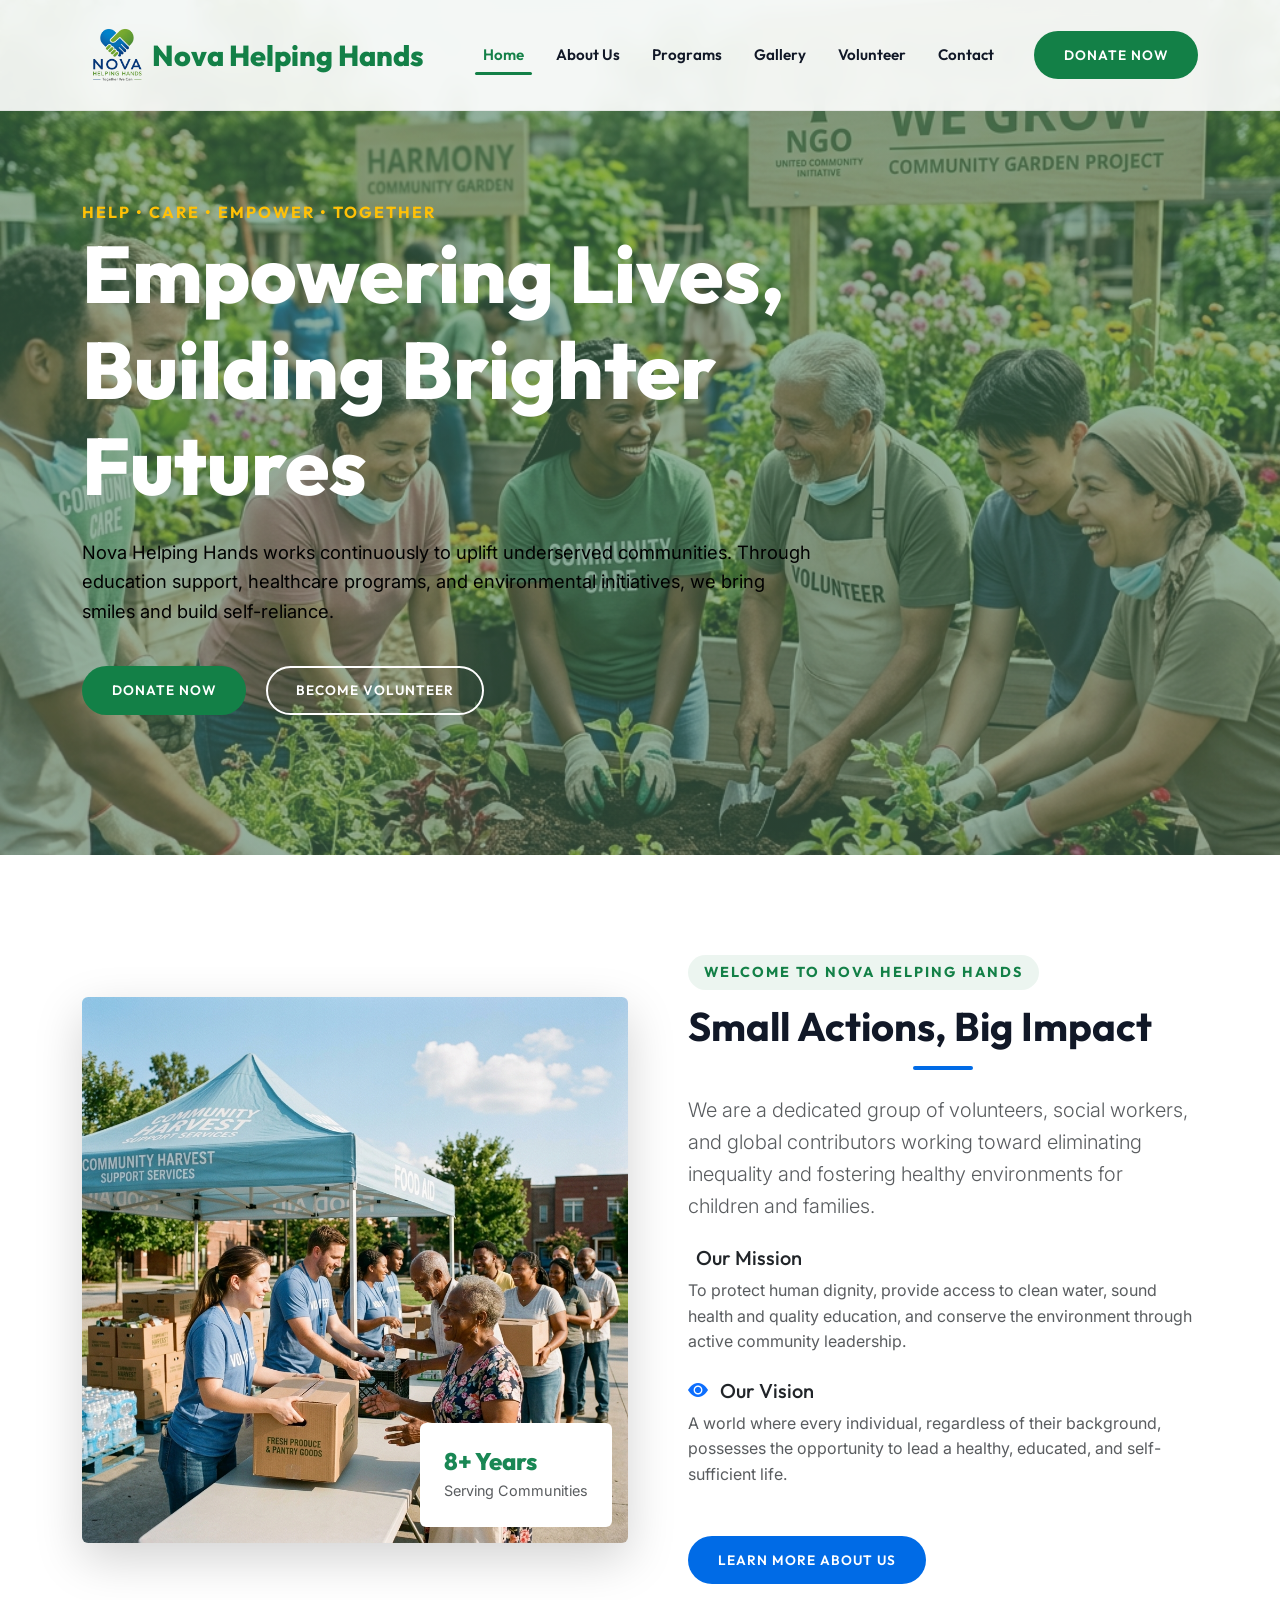
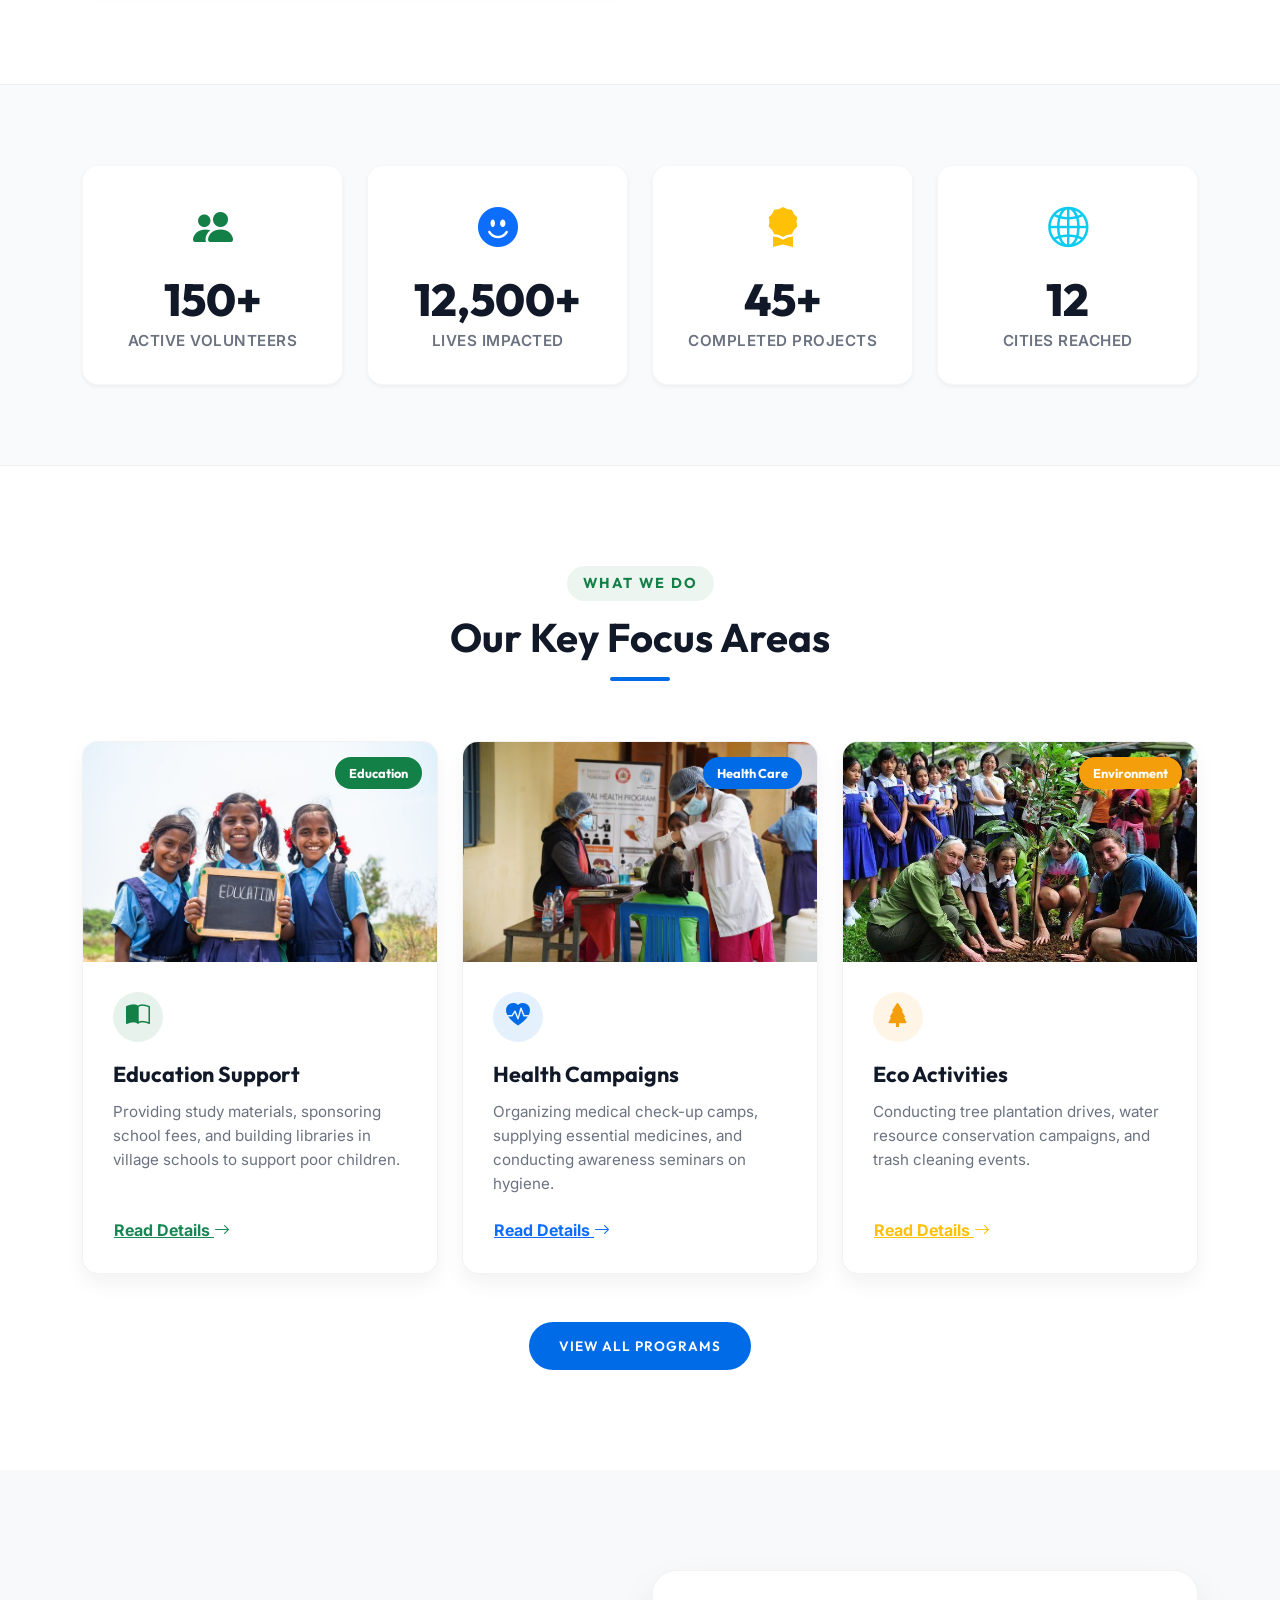
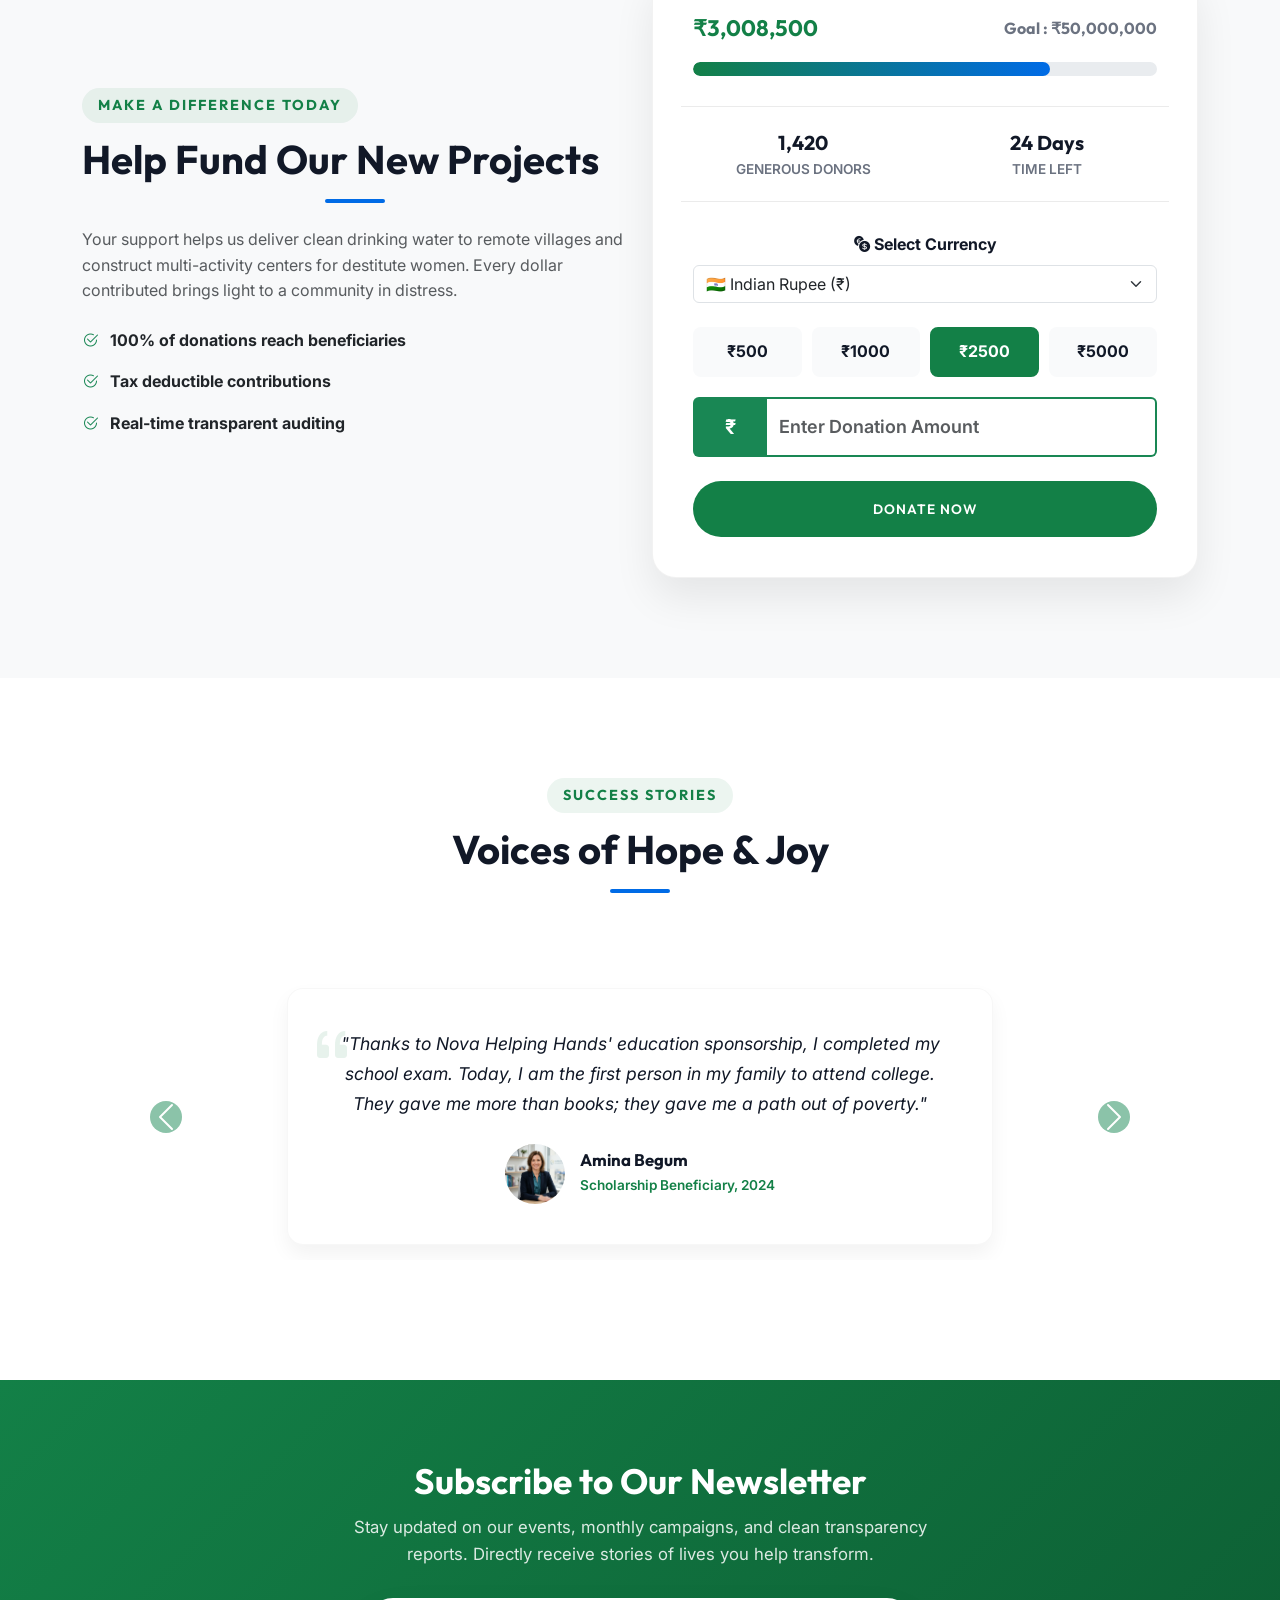
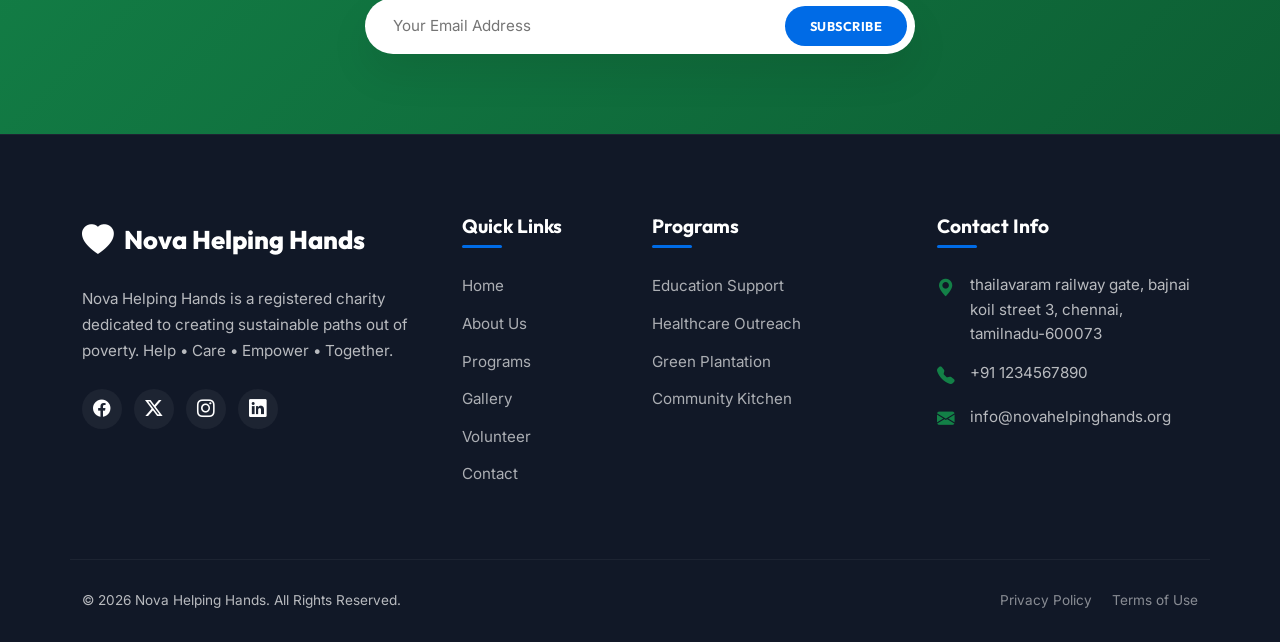
==== commit bf79decf: "gallery images updated" ====
--- a/index.html
+++ b/index.html
@@ -167,7 +167,7 @@
                 <div class="col-lg-4 col-md-6">
                     <div class="program-card">
                         <div class="program-img-wrapper">
-                            <img src="assets/images/program_education.png" class="program-img" alt="Education Support" id="progEduImg">
+                            <img src="assets/images/education3.jpg" class="program-img" alt="Education Support" id="progEduImg">
                             <span class="program-tag">Education</span>
                         </div>
                         <div class="program-content">
@@ -184,7 +184,7 @@
                 <div class="col-lg-4 col-md-6">
                     <div class="program-card">
                         <div class="program-img-wrapper">
-                            <img src="assets/images/program_health.png" class="program-img" alt="Health Campaigns" id="progHealthImg">
+                            <img src="assets/images/health.jpg" class="program-img" alt="Health Campaigns" id="progHealthImg">
                             <span class="program-tag" style="background-color: var(--secondary-blue);">Health Care</span>
                         </div>
                         <div class="program-content">
@@ -201,7 +201,7 @@
                 <div class="col-lg-4 col-md-6">
                     <div class="program-card">
                         <div class="program-img-wrapper">
-                            <img src="assets/images/program_environment.png" class="program-img" alt="Environmental Activities" id="progEnvImg">
+                            <img src="assets/images/environment2.jpeg" class="program-img" alt="Environmental Activities" id="progEnvImg">
                             <span class="program-tag" style="background-color: var(--accent-gold);">Environment</span>
                         </div>
                         <div class="program-content">
